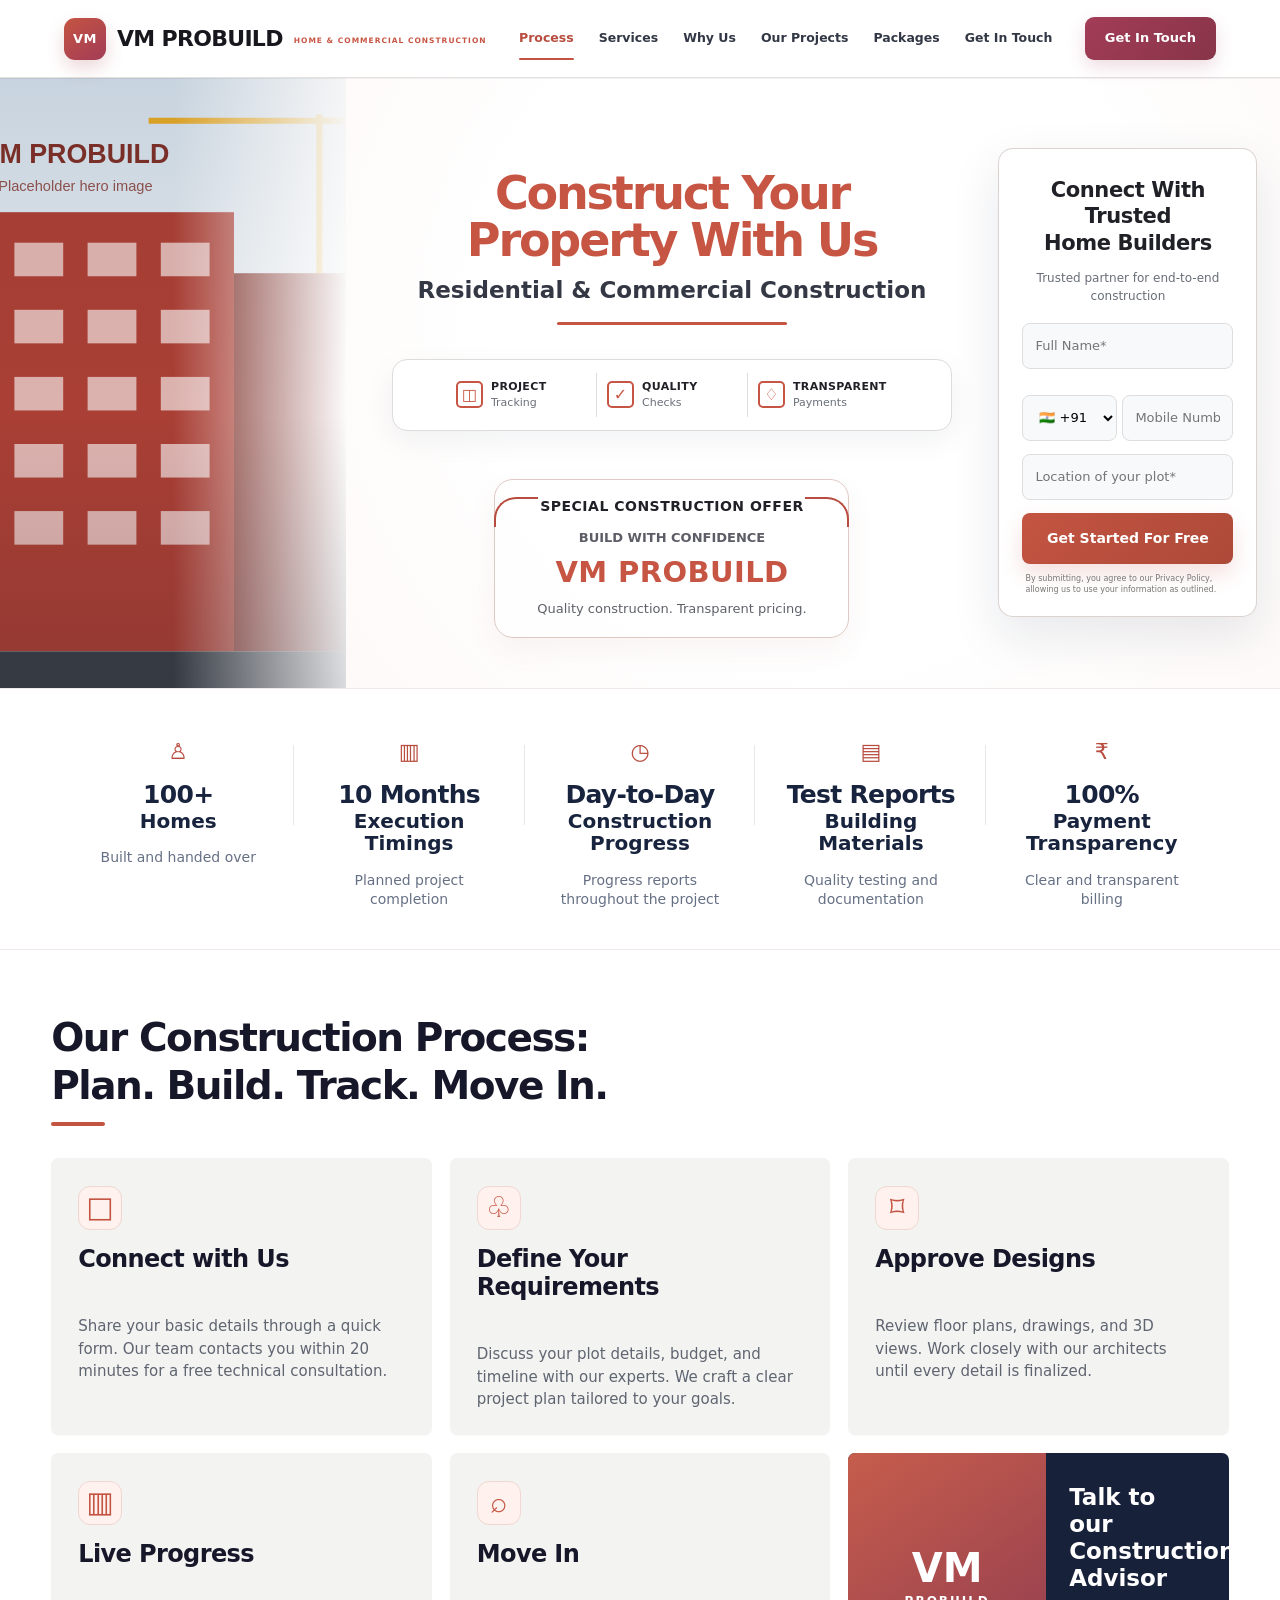
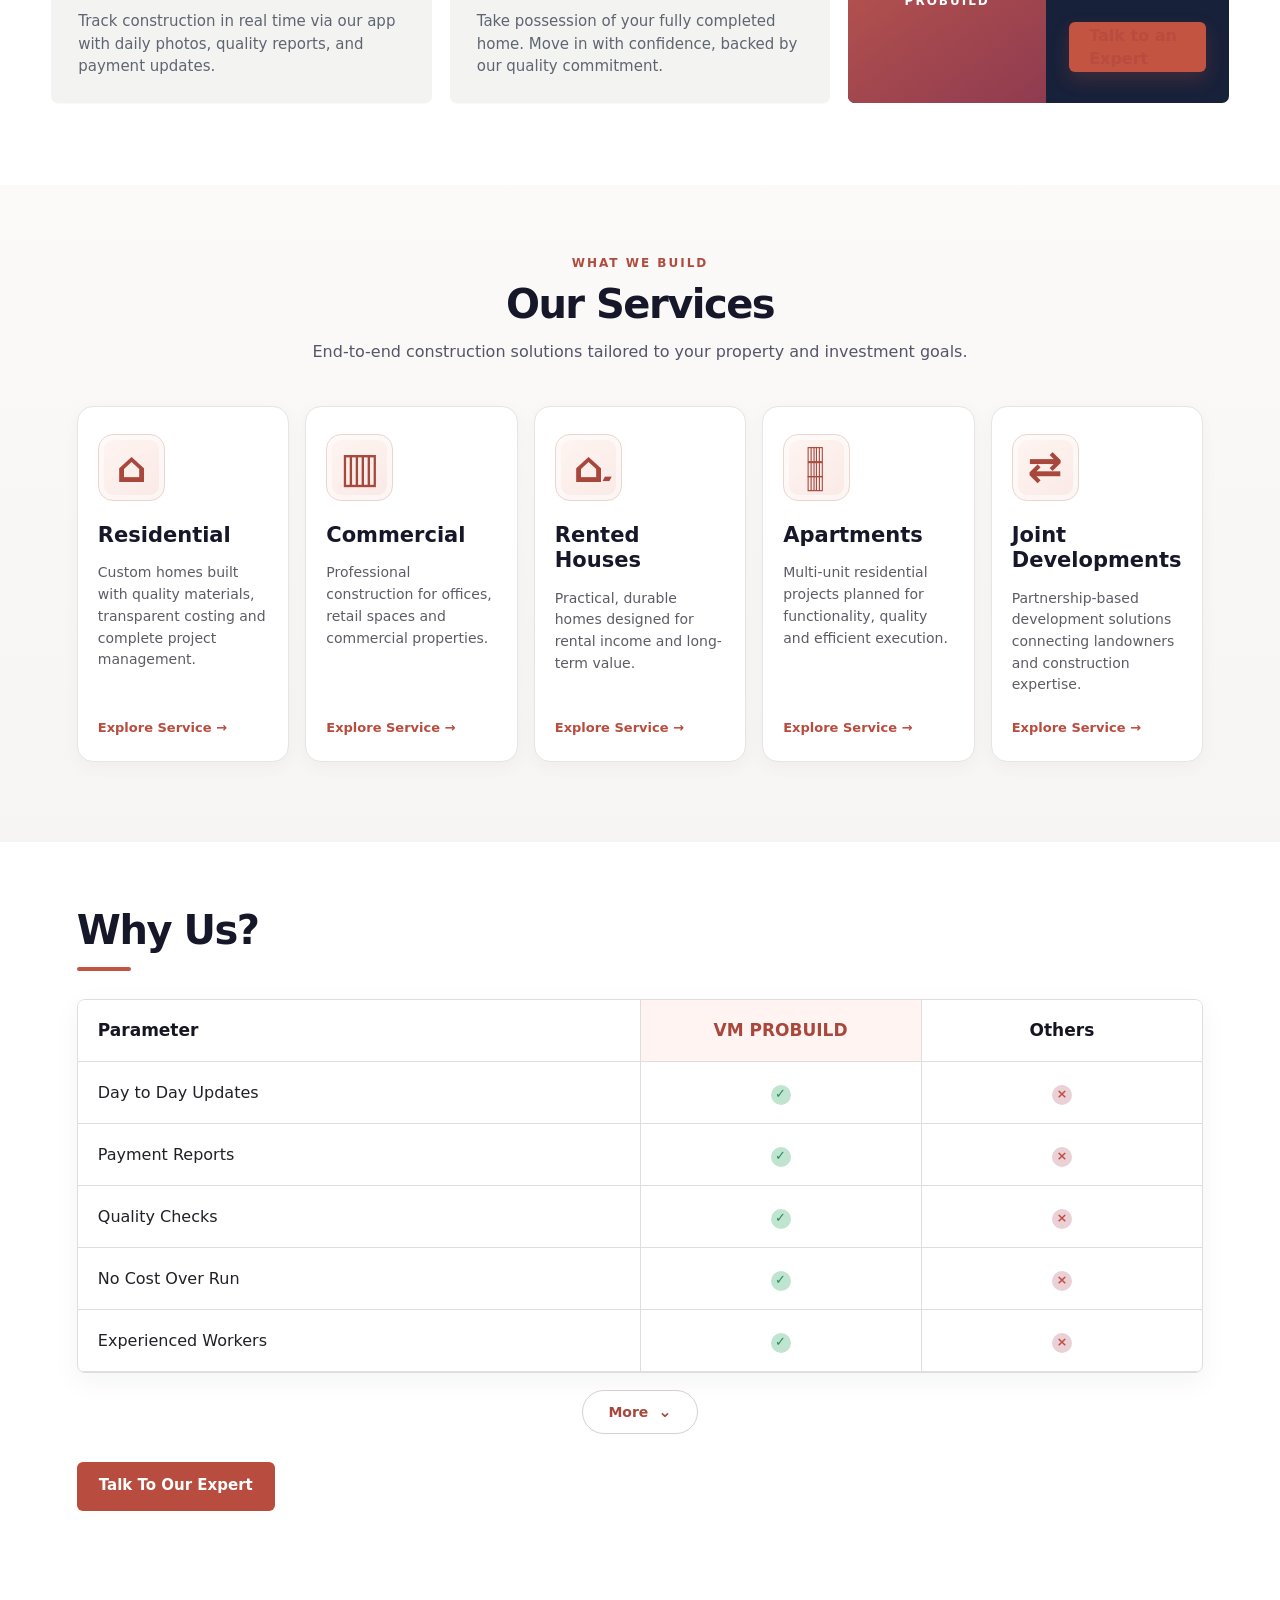
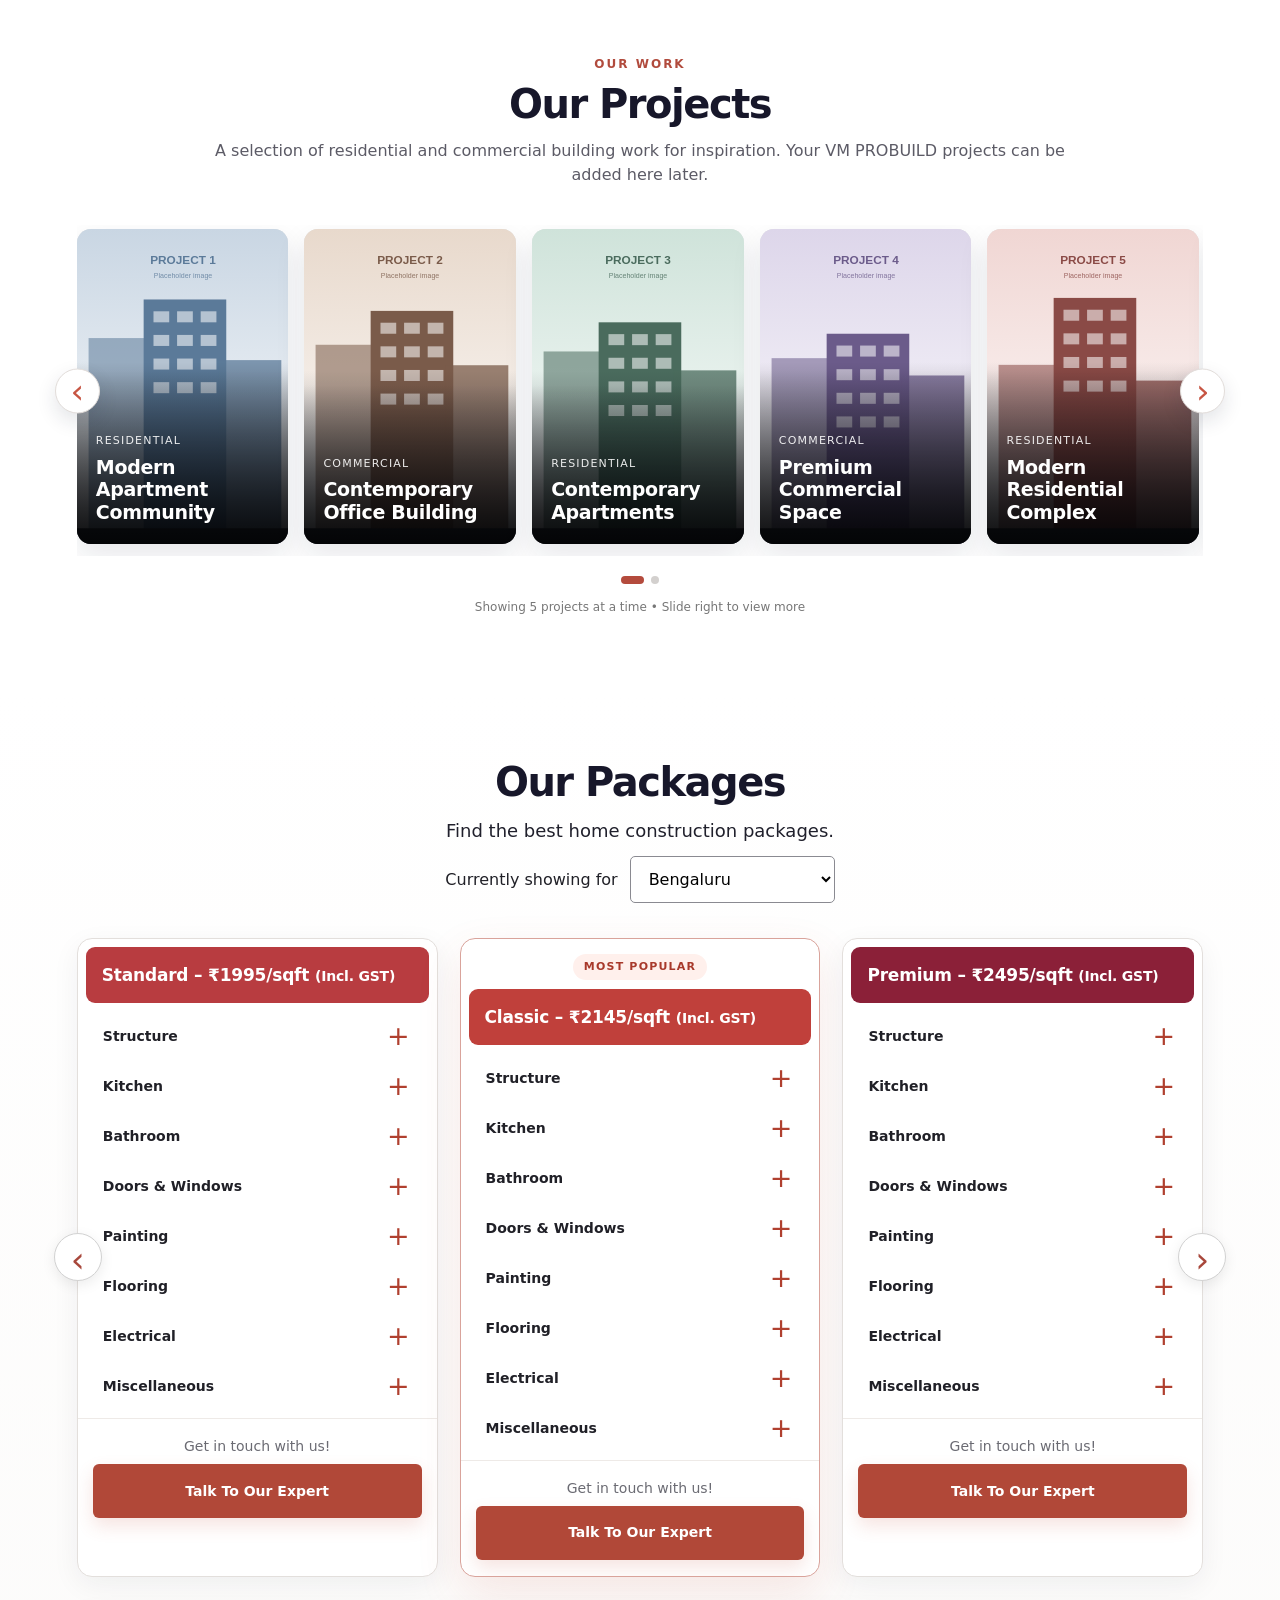
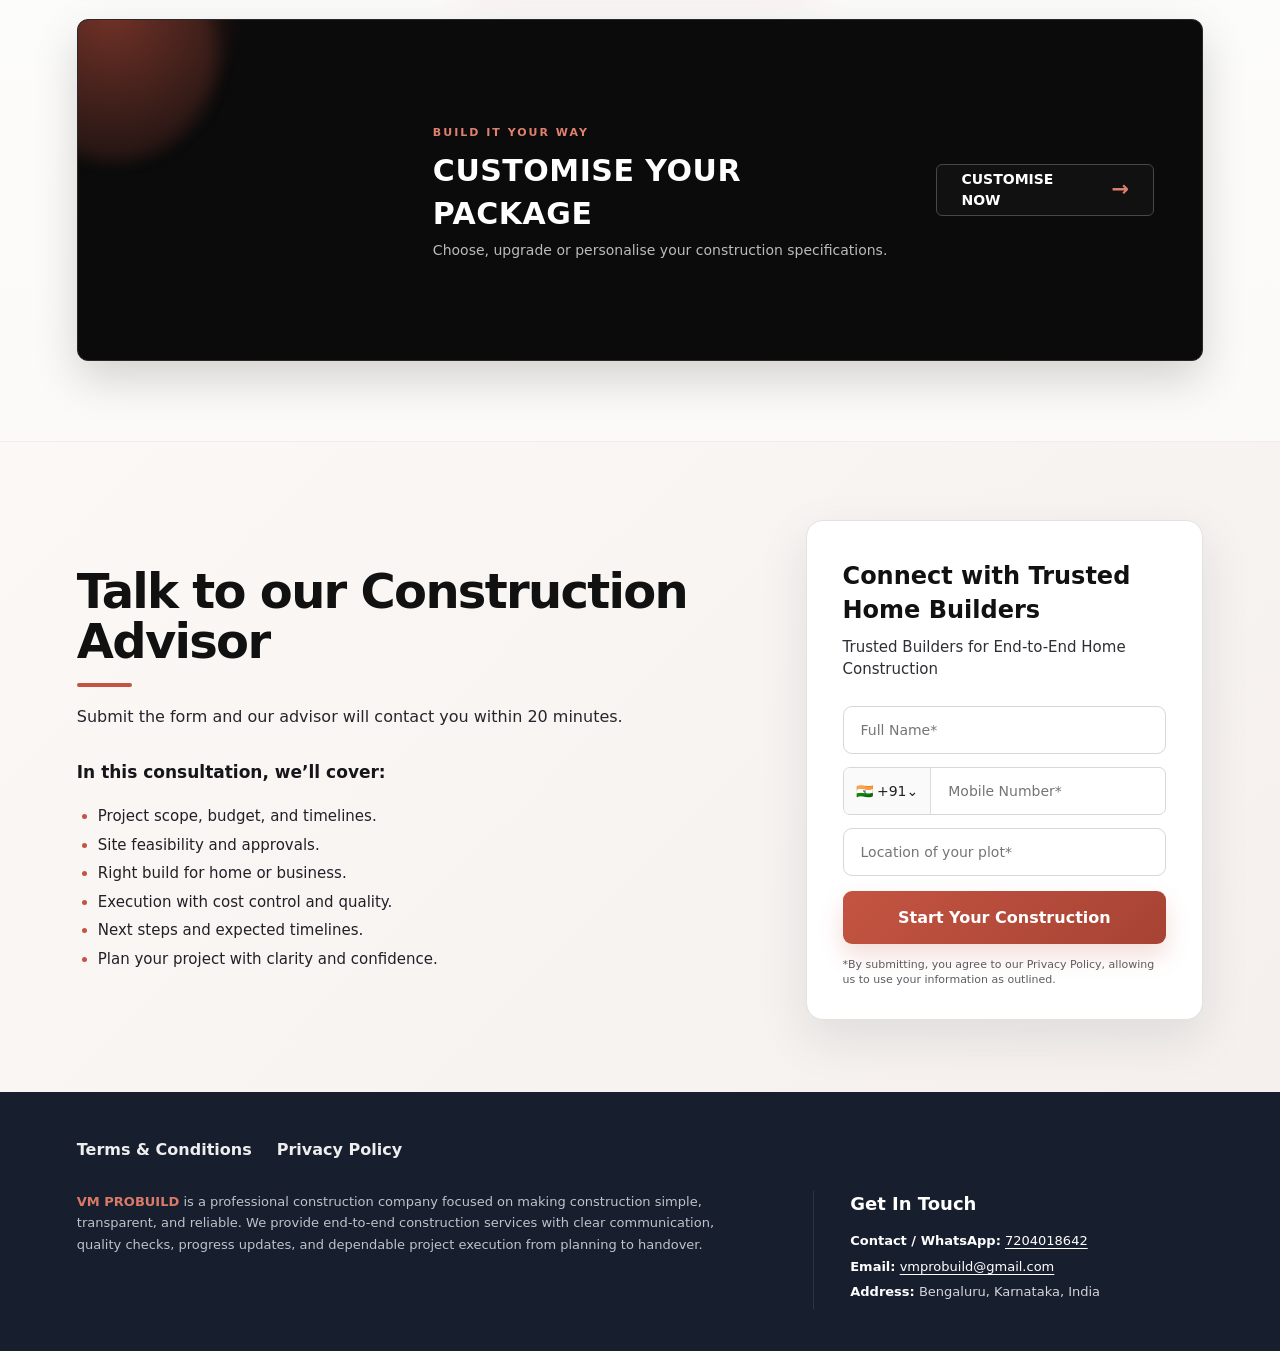
==== index.html @ 639e1112 "Fix packages section contrast and accessibility (WCAG 2.2 AA) Package price titles were red-on-red /" ====
<!DOCTYPE html>
<html lang="en">
<head>
  <meta charset="UTF-8">
  <meta name="viewport" content="width=device-width, initial-scale=1.0">
  <title>VM PROBUILD | Home & Commercial Construction</title>
  <meta name="description" content="VM PROBUILD — residential and commercial construction with transparent pricing and end-to-end project management.">
  <link rel="stylesheet" href="styles.css">
  <script src="hero-config.js"></script>
</head>
<body>
  <header class="navbar">
    <a class="brand" href="#">
      <div class="brand-name">VM PROBUILD</div>
      <div class="brand-sub">HOME &amp; COMMERCIAL CONSTRUCTION</div>
    </a>
    <button class="mobile-menu-toggle" type="button" aria-label="Open menu" aria-expanded="false">
      <span></span><span></span><span></span>
    </button>
    <nav class="nav-links" id="siteNav">
      <a href="#process">Process</a>
      <a href="#services">Services</a>
      <a href="#why-us">Why Us</a>
      <a href="#projects">Our Projects</a>
      <a href="#packages">Packages</a>
      <a href="#contact">Get In Touch</a>
    </nav>
    <a class="top-cta" href="#contact">Get In Touch</a>
  </header>

  <main>
    <section class="hero">
      <div class="hero-image" id="heroImage">
        <img src="assets/hero-building.svg" alt="Construction project">
        <div class="image-fade"></div>
      </div>
      <script>
        // Swap the hero banner for the active promotion in hero-config.js (or its default).
        (() => {
          const config = window.HERO_CONFIG;
          const holder = document.getElementById("heroImage");
          if (!config || !holder) return;

          const today = new Date();
          const day = s => new Date(s + "T00:00:00");
          const active = (config.promotions || []).find(p =>
            p && p.image &&
            (!p.start || day(p.start) <= today) &&
            (!p.end || today < new Date(day(p.end).getTime() + 86400000))
          );
          const hero = active || config.default;
          if (!hero || !hero.image) return;

          let media;
          if (/\.(mp4|webm)$/i.test(hero.image)) {
            media = document.createElement("video");
            Object.assign(media, {src: hero.image, autoplay: true, muted: true, loop: true, playsInline: true});
            media.setAttribute("muted", "");
            media.setAttribute("aria-label", hero.alt || "");
          } else {
            media = document.createElement("img");
            media.src = hero.image;
            media.alt = hero.alt || "";
          }

          let node = media;
          if (hero.link) {
            node = document.createElement("a");
            node.href = hero.link;
            node.className = "hero-link";
            node.setAttribute("aria-label", hero.alt || "View offer");
            node.appendChild(media);
          }
          holder.querySelector("img").replaceWith(node);
        })();
      </script>

      <div class="hero-copy">
        <h1>Construct Your Property With Us</h1>
        <h2>Residential &amp; Commercial Construction</h2>
        <div class="red-line"></div>

        <div class="trust-strip">
          <div class="trust-item">
            <span class="trust-icon">◫</span>
            <div><strong>PROJECT</strong><small>Tracking</small></div>
          </div>
          <div class="divider"></div>
          <div class="trust-item">
            <span class="trust-icon">✓</span>
            <div><strong>QUALITY</strong><small>Checks</small></div>
          </div>
          <div class="divider"></div>
          <div class="trust-item">
            <span class="trust-icon">♢</span>
            <div><strong>TRANSPARENT</strong><small>Payments</small></div>
          </div>
        </div>

        <div class="offer">
          <div class="offer-title">SPECIAL CONSTRUCTION OFFER</div>
          <div class="offer-small">BUILD WITH CONFIDENCE</div>
          <div class="offer-big">VM PROBUILD</div>
          <div class="offer-note">Quality construction. Transparent pricing.</div>
        </div>
      </div>

      <aside class="lead-card" id="contact-top">
        <h3>Connect With Trusted<br>Home Builders</h3>
        <p>Trusted partner for end-to-end<br>construction</p>
        <form class="lead-form" data-form-source="Get Started For Free">
          <input type="text" name="name" placeholder="Full Name*" required>
          <div class="phone-row">
            <select name="country_code" aria-label="Country code">
              <option>🇮🇳 +91</option>
            </select>
            <input type="tel" name="mobile" placeholder="Mobile Number*" pattern="[0-9]{10}" title="Enter a 10-digit mobile number" required>
          </div>
          <input type="text" name="plot_location" placeholder="Location of your plot*" required>
          <button type="submit">Get Started For Free</button>
        </form>
        <small class="privacy">By submitting, you agree to our Privacy Policy, allowing us to use your information as outlined.</small>
      </aside>
    </section>

    <section class="stats-strip" aria-label="VM PROBUILD highlights">
      <div class="stat">
        <div class="stat-icon">♙</div>
        <div class="stat-number">100+</div>
        <div class="stat-title">Homes</div>
        <div class="stat-caption">Built and handed over</div>
      </div>
      <div class="stat">
        <div class="stat-icon">▥</div>
        <div class="stat-number">10 Months</div>
        <div class="stat-title">Execution Timings</div>
        <div class="stat-caption">Planned project completion</div>
      </div>
      <div class="stat">
        <div class="stat-icon">◷</div>
        <div class="stat-number">Day-to-Day</div>
        <div class="stat-title">Construction Progress</div>
        <div class="stat-caption">Progress reports throughout the project</div>
      </div>
      <div class="stat">
        <div class="stat-icon">▤</div>
        <div class="stat-number">Test Reports</div>
        <div class="stat-title">Building Materials</div>
        <div class="stat-caption">Quality testing and documentation</div>
      </div>
      <div class="stat">
        <div class="stat-icon">₹</div>
        <div class="stat-number">100%</div>
        <div class="stat-title">Payment Transparency</div>
        <div class="stat-caption">Clear and transparent billing</div>
      </div>
    </section>

    <!-- Future pages/sections will be added here from the screenshots you upload. -->
    
    <section id="process" class="process-section">
      <div class="process-heading">
        <h2>Our Construction Process:</h2>
        <h3>Plan. Build. Track. Move In.</h3>
      </div>

      <div class="process-grid">
        <article class="process-card">
          <div class="process-icon">□</div>
          <h4>Connect with Us</h4>
          <p>Share your basic details through a quick form. Our team contacts you within 20 minutes for a free technical consultation.</p>
        </article>

        <article class="process-card">
          <div class="process-icon">♧</div>
          <h4>Define Your Requirements</h4>
          <p>Discuss your plot details, budget, and timeline with our experts. We craft a clear project plan tailored to your goals.</p>
        </article>

        <article class="process-card">
          <div class="process-icon">⌑</div>
          <h4>Approve Designs</h4>
          <p>Review floor plans, drawings, and 3D views. Work closely with our architects until every detail is finalized.</p>
        </article>

        <article class="process-card">
          <div class="process-icon">▥</div>
          <h4>Live Progress</h4>
          <p>Track construction in real time via our app with daily photos, quality reports, and payment updates.</p>
        </article>

        <article class="process-card">
          <div class="process-icon">⌕</div>
          <h4>Move In</h4>
          <p>Take possession of your fully completed home. Move in with confidence, backed by our quality commitment.</p>
        </article>

        <article class="expert-card">
          <div class="expert-visual">VM<br><span>PROBUILD</span></div>
          <div class="expert-content">
            <h4>Talk to our<br>Construction<br>Advisor</h4>
            <a href="#contact">Talk to an Expert</a>
          </div>
        </article>
      </div>
    </section>

    
    <section id="services" class="services-section">
      <div class="services-heading">
        <div class="eyebrow">WHAT WE BUILD</div>
        <h2>Our Services</h2>
        <p>End-to-end construction solutions tailored to your property and investment goals.</p>
      </div>

      <div class="services-grid">
        <a class="service-card" href="#contact">
          <div class="service-logo residential-logo">
            <span class="building-shape">⌂</span>
          </div>
          <h3>Residential</h3>
          <p>Custom homes built with quality materials, transparent costing and complete project management.</p>
          <span class="service-link">Explore Service →</span>
        </a>

        <a class="service-card" href="#contact">
          <div class="service-logo commercial-logo">
            <span class="building-shape">▥</span>
          </div>
          <h3>Commercial</h3>
          <p>Professional construction for offices, retail spaces and commercial properties.</p>
          <span class="service-link">Explore Service →</span>
        </a>

        <a class="service-card" href="#contact">
          <div class="service-logo rental-logo">
            <span class="building-shape">⌂</span><span class="mini-bed">▰</span>
          </div>
          <h3>Rented Houses</h3>
          <p>Practical, durable homes designed for rental income and long-term value.</p>
          <span class="service-link">Explore Service →</span>
        </a>

        <a class="service-card" href="#contact">
          <div class="service-logo apartment-logo">
            <span class="building-stack">▥<br>▥<br>▥</span>
          </div>
          <h3>Apartments</h3>
          <p>Multi-unit residential projects planned for functionality, quality and efficient execution.</p>
          <span class="service-link">Explore Service →</span>
        </a>

        <a class="service-card" href="#contact">
          <div class="service-logo joint-logo">
            <span class="joint-mark">⇄</span>
          </div>
          <h3>Joint Developments</h3>
          <p>Partnership-based development solutions connecting landowners and construction expertise.</p>
          <span class="service-link">Explore Service →</span>
        </a>
      </div>
    </section>

    
    <section id="why-us" class="why-section">
      <div class="why-inner">
        <h2>Why Us?</h2>

        <div class="comparison-wrap">
          <table class="comparison-table">
            <thead>
              <tr>
                <th>Parameter</th>
                <th class="vm-heading">VM PROBUILD</th>
                <th>Others</th>
              </tr>
            </thead>
            <tbody id="comparisonRows">
              <tr><td>Day to Day Updates</td><td><span class="check">✓</span></td><td><span class="cross">×</span></td></tr>
              <tr><td>Payment Reports</td><td><span class="check">✓</span></td><td><span class="cross">×</span></td></tr>
              <tr><td>Quality Checks</td><td><span class="check">✓</span></td><td><span class="cross">×</span></td></tr>
              <tr><td>No Cost Over Run</td><td><span class="check">✓</span></td><td><span class="cross">×</span></td></tr>
              <tr><td>Experienced Workers</td><td><span class="check">✓</span></td><td><span class="cross">×</span></td></tr>

              <tr class="extra-parameter"><td>Pre Work Schedule Dates</td><td><span class="check">✓</span></td><td><span class="cross">×</span></td></tr>
              <tr class="extra-parameter"><td>Material Test Reports</td><td><span class="check">✓</span></td><td><span class="cross">×</span></td></tr>
              <tr class="extra-parameter"><td>Quality Materials</td><td><span class="check">✓</span></td><td><span class="cross">×</span></td></tr>
            </tbody>
          </table>
        </div>

        <div class="comparison-more">
          <button type="button" id="moreParameters" aria-expanded="false">
            More <span class="more-chevron">⌄</span>
          </button>
        </div>

        <a class="expert-button" href="#contact">Talk To Our Expert</a>
      </div>
    </section>

    
    <section id="projects" class="projects-section">
      <div class="projects-heading">
        <div class="eyebrow">OUR WORK</div>
        <h2>Our Projects</h2>
        <p>A selection of residential and commercial building work for inspiration. Your VM PROBUILD projects can be added here later.</p>
      </div>

      <div class="projects-carousel">
        <button class="project-arrow project-prev" type="button" aria-label="Previous projects">‹</button>
        <div class="projects-track" id="projectsTrack">
          <article class="project-card">
            <img src="assets/project-1.svg" alt="Modern residential apartment project">
            <div class="project-overlay"><span>Residential</span><h3>Modern Apartment Community</h3></div>
          </article>
          <article class="project-card">
            <img src="assets/project-2.svg" alt="Modern commercial office building">
            <div class="project-overlay"><span>Commercial</span><h3>Contemporary Office Building</h3></div>
          </article>
          <article class="project-card">
            <img src="assets/project-3.svg" alt="Modern apartment development">
            <div class="project-overlay"><span>Residential</span><h3>Contemporary Apartments</h3></div>
          </article>
          <article class="project-card">
            <img src="assets/project-4.svg" alt="Modern commercial building facade">
            <div class="project-overlay"><span>Commercial</span><h3>Premium Commercial Space</h3></div>
          </article>
          <article class="project-card">
            <img src="assets/project-5.svg" alt="Modern residential complex">
            <div class="project-overlay"><span>Residential</span><h3>Modern Residential Complex</h3></div>
          </article>
          <article class="project-card">
            <img src="assets/project-6.svg" alt="Contemporary residential development">
            <div class="project-overlay"><span>Residential</span><h3>Contemporary Housing Project</h3></div>
          </article>
          <article class="project-card">
            <img src="assets/project-7.svg" alt="Modern apartment tower">
            <div class="project-overlay"><span>Apartment</span><h3>Urban Apartment Tower</h3></div>
          </article>
          <article class="project-card">
            <img src="assets/project-8.svg" alt="Modern office building">
            <div class="project-overlay"><span>Commercial</span><h3>Corporate Office Campus</h3></div>
          </article>
          <article class="project-card">
            <img src="assets/project-9.svg" alt="Modern apartment building exterior">
            <div class="project-overlay"><span>Residential</span><h3>Modern Apartment Facade</h3></div>
          </article>
          <article class="project-card">
            <img src="assets/project-10.svg" alt="Modern building facade">
            <div class="project-overlay"><span>Architecture</span><h3>Contemporary Building</h3></div>
          </article>
        </div>
        <button class="project-arrow project-next" type="button" aria-label="Next projects">›</button>
      </div>

      <div class="projects-controls">
        <div class="project-dots" id="projectDots" aria-label="Project carousel pages"></div>
        <span class="projects-note">Showing 5 projects at a time • Slide right to view more</span>
      </div>
    </section>

    
    <section id="packages" class="packages-section">
      <div class="packages-heading">
        <h2>Our Packages</h2>
        <p>Find the best home construction packages.</p>
        <div class="location-select">
          <span>Currently showing for</span>
          <select aria-label="Location"><option>Bengaluru</option></select>
        </div>
      </div>

      <div class="packages-carousel">
        <button class="package-arrow package-prev" type="button" aria-label="Previous package">‹</button>
        <div class="packages-track" id="packagesTrack">

          <article class="package-card">
            <h3 class="package-title standard">Standard – ₹1995/sqft <small>(Incl. GST)</small></h3>
            <div class="package-rows">
              <details><summary>Structure</summary><p>Trusted brand steel &amp; cement with construction essentials included.</p></details>
              <details><summary>Kitchen</summary><p>Essential kitchen fittings included.</p></details>
              <details><summary>Bathroom</summary><p>Essential bathroom fittings included.</p></details>
              <details><summary>Doors &amp; Windows</summary><p>Standard flush doors and standard window finish.</p></details>
              <details><summary>Painting</summary><p>Tractor Emulsion finish.</p></details>
              <details><summary>Flooring</summary><p>Standard floor tiles with a wallet allowance up to ₹50/sqft.</p></details>
              <details><summary>Electrical</summary><p>Electrical works are part of the construction package; exact selections can be finalized during consultation.</p></details>
              <details><summary>Miscellaneous</summary><p>Package includes construction essentials, project management, site engineering and applicable package support.</p></details>
            </div>
            <div class="package-footer"><span>Get in touch with us!</span><a href="#contact">Talk To Our Expert</a></div>
          </article>

          <article class="package-card featured">
            <h3 class="package-title classic">Classic – ₹2145/sqft <small>(Incl. GST)</small></h3>
            <div class="package-rows">
              <details><summary>Structure</summary><p>Superior brand steel &amp; cement, with upgraded material specifications.</p></details>
              <details><summary>Kitchen</summary><p>Stylish kitchen fittings with upgraded specifications.</p></details>
              <details><summary>Bathroom</summary><p>Stylish bathroom fittings with upgraded specifications.</p></details>
              <details><summary>Doors &amp; Windows</summary><p>Elegant teak doors and window finish.</p></details>
              <details><summary>Painting</summary><p>Tractor Shyne Emulsion finish.</p></details>
              <details><summary>Flooring</summary><p>Refined floor tiles with a wallet allowance up to ₹100/sqft.</p></details>
              <details><summary>Electrical</summary><p>Electrical works are included; final product selections can be discussed with the project team.</p></details>
              <details><summary>Miscellaneous</summary><p>Upgraded package specifications and construction support.</p></details>
            </div>
            <div class="package-footer"><span>Get in touch with us!</span><a href="#contact">Talk To Our Expert</a></div>
          </article>

          <article class="package-card">
            <h3 class="package-title premium">Premium – ₹2495/sqft <small>(Incl. GST)</small></h3>
            <div class="package-rows">
              <details><summary>Structure</summary><p>Superior brand steel &amp; cement with enhanced package provisions.</p></details>
              <details><summary>Kitchen</summary><p>Quality kitchen fittings with premium specifications.</p></details>
              <details><summary>Bathroom</summary><p>Quality bathroom fittings with premium specifications.</p></details>
              <details><summary>Doors &amp; Windows</summary><p>Designer teak doors and window finish.</p></details>
              <details><summary>Painting</summary><p>Apcolite Premium finish.</p></details>
              <details><summary>Flooring</summary><p>Premium floor tiles with a wallet allowance up to ₹140/sqft.</p></details>
              <details><summary>Electrical</summary><p>Electrical works are included; final product selections can be discussed with the project team.</p></details>
              <details><summary>Miscellaneous</summary><p>Additional provisions include a solar-heater setup and puja-room door as package highlights.</p></details>
            </div>
            <div class="package-footer"><span>Get in touch with us!</span><a href="#contact">Talk To Our Expert</a></div>
          </article>
        </div>
        <button class="package-arrow package-next" type="button" aria-label="Next package">›</button>
      </div>

      <div class="custom-package">
        <div class="custom-glow"></div>
        <div>
          <span class="custom-eyebrow">BUILD IT YOUR WAY</span>
          <h3>CUSTOMISE YOUR PACKAGE</h3>
          <p>Choose, upgrade or personalise your construction specifications.</p>
        </div>
        <a href="customise-package.html">CUSTOMISE NOW <span>→</span></a>
      </div>
    </section>

    <!-- Final Construction Advisor / Contact section -->
    <section id="contact" class="advisor-section">
      <div class="advisor-copy">
        <h2>Talk to our Construction Advisor</h2>
        <p class="advisor-intro">Submit the form and our advisor will contact you within 20 minutes.</p>
        <h3>In this consultation, we’ll cover:</h3>
        <ul>
          <li>Project scope, budget, and timelines.</li>
          <li>Site feasibility and approvals.</li>
          <li>Right build for home or business.</li>
          <li>Execution with cost control and quality.</li>
          <li>Next steps and expected timelines.</li>
          <li>Plan your project with clarity and confidence.</li>
        </ul>
      </div>

      <div class="advisor-card">
        <h3>Connect with Trusted Home Builders</h3>
        <p>Trusted Builders for End-to-End Home Construction</p>
        <form class="advisor-form lead-form" data-form-source="Talk to our Construction Advisor">
          <input type="text" name="name" placeholder="Full Name*" required>
          <div class="phone-field"><span>🇮🇳 +91⌄</span><input type="tel" name="mobile" placeholder="Mobile Number*" pattern="[0-9]{10}" title="Enter a 10-digit mobile number" required></div>
          <input type="text" name="plot_location" placeholder="Location of your plot*" required>
          <button type="submit">Start Your Construction</button>
          <small>*By submitting, you agree to our Privacy Policy, allowing us to use your information as outlined.</small>
        </form>
      </div>
    </section>

  </main>

  <div class="mobile-bottom-bar" aria-label="Quick contact actions">
    <a href="tel:+917204018642" class="mobile-call">☎ <span>Call</span></a>
    <a href="https://wa.me/917204018642" class="mobile-whatsapp" target="_blank" rel="noopener">WhatsApp</a>
    <a href="#contact" class="mobile-enquiry">Get Quote</a>
  </div>

  <footer class="site-footer">
    <div class="footer-inner">
      <div class="footer-links">
        <a href="#">Terms &amp; Conditions</a>
        <a href="#">Privacy Policy</a>
      </div>
      <div class="footer-content">
        <div class="footer-about">
          <p><strong>VM PROBUILD</strong> is a professional construction company focused on making construction simple, transparent, and reliable. We provide end-to-end construction services with clear communication, quality checks, progress updates, and dependable project execution from planning to handover.</p>
        </div>
        <div class="footer-contact">
          <h4>Get In Touch</h4>
          <p><strong>Contact / WhatsApp:</strong> <a href="https://wa.me/917204018642" target="_blank" rel="noopener">7204018642</a></p>
          <p><strong>Email:</strong> <a href="mailto:vmprobuild@gmail.com">vmprobuild@gmail.com</a></p>
          <p><strong>Address:</strong> Bengaluru, Karnataka, India</p>
        </div>
      </div>
    </div>
  </footer>


  <script>
    (() => {
      const toggle = document.querySelector('.mobile-menu-toggle');
      const nav = document.getElementById('siteNav');
      if (!toggle || !nav) return;
      toggle.addEventListener('click', () => {
        const open = nav.classList.toggle('mobile-open');
        toggle.classList.toggle('is-open', open);
        toggle.setAttribute('aria-expanded', String(open));
        document.body.classList.toggle('menu-open', open);
      });

      document.addEventListener('keydown', (e) => {
        if (e.key === 'Escape' && nav.classList.contains('mobile-open')) {
          nav.classList.remove('mobile-open');
          toggle.classList.remove('is-open');
          toggle.setAttribute('aria-expanded', 'false');
          document.body.classList.remove('menu-open');
        }
      });
      nav.querySelectorAll('a').forEach(a => a.addEventListener('click', () => {
        nav.classList.remove('mobile-open');
        toggle.classList.remove('is-open');
        toggle.setAttribute('aria-expanded', 'false');
        document.body.classList.remove('menu-open');
      }));
    })();
  </script>
  <script>
    // Enquiries are emailed to vmprobuild@gmail.com via Web3Forms (https://web3forms.com).
    // The access key is tied to that inbox; create a new key there to send leads elsewhere.
    const WEB3FORMS_ACCESS_KEY = "14af24b6-d30e-4058-b8f7-e73465ef122b";

    document.querySelectorAll("form.lead-form").forEach(form => form.addEventListener("submit", async function(e) {
      e.preventDefault();
      const button = form.querySelector('button[type="submit"]');
      const label = button.textContent;
      button.disabled = true;
      button.textContent = "Sending...";

      const data = new FormData(form);
      const name = (data.get("name") || "").trim();
      const code = (data.get("country_code") || "+91").replace(/[^+\d]/g, "");

      const payload = {
        access_key: WEB3FORMS_ACCESS_KEY,
        subject: "New enquiry from " + name + " - VM PROBUILD",
        from_name: "VM PROBUILD Website",
        "Name": name,
        "Mobile": code + " " + (data.get("mobile") || "").trim(),
        "Plot location": (data.get("plot_location") || "").trim(),
        "Submitted via": form.dataset.formSource || "Website form"
      };

      try {
        const res = await fetch("https://api.web3forms.com/submit", {
          method: "POST",
          headers: {"Content-Type": "application/json", "Accept": "application/json"},
          body: JSON.stringify(payload)
        });
        const result = await res.json().catch(() => ({}));
        if (!res.ok || !result.success) throw new Error(result.message || "Request failed: " + res.status);
        alert("Thank you! VM PROBUILD will contact you shortly.");
        form.reset();
      } catch (err) {
        console.error("Enquiry form error:", err);
        alert("Sorry, we couldn't send your details. Please call or WhatsApp us on 7204018642.");
      } finally {
        button.disabled = false;
        button.textContent = label;
      }
    }));
  </script>

  <script>
    const moreParameters = document.getElementById("moreParameters");
    const extraParameters = document.querySelectorAll(".extra-parameter");
    if (moreParameters) {
      moreParameters.addEventListener("click", () => {
        const expanded = moreParameters.getAttribute("aria-expanded") === "true";
        extraParameters.forEach(row => row.classList.toggle("show-extra", !expanded));
        moreParameters.setAttribute("aria-expanded", String(!expanded));
        moreParameters.querySelector(".more-chevron").textContent = expanded ? "⌄" : "⌃";
      });
    }
  </script>


  <script>
    (() => {
      const track = document.getElementById("projectsTrack");
      const prev = document.querySelector(".project-prev");
      const next = document.querySelector(".project-next");
      const dots = document.getElementById("projectDots");
      if (!track || !prev || !next || !dots) return;

      const cards = [...track.querySelectorAll(".project-card")];
      let page = 0;
      const visible = () => window.innerWidth <= 650 ? 1 : window.innerWidth <= 1000 ? 3 : 5;
      const pages = () => Math.max(1, Math.ceil(cards.length / visible()));

      function renderDots() {
        dots.innerHTML = "";
        for (let i = 0; i < pages(); i++) {
          const b = document.createElement("button");
          b.type = "button";
          b.className = i === page ? "active" : "";
          b.setAttribute("aria-label", "Show project page " + (i + 1));
          b.addEventListener("click", () => { page = i; move(); });
          dots.appendChild(b);
        }
      }

      function move() {
        const v = visible();
        page = Math.min(page, pages() - 1);
        const index = page * v;
        const card = cards[index];
        if (card) track.scrollTo({left: card.offsetLeft - track.offsetLeft, behavior:"smooth"});
        [...dots.children].forEach((d,i) => d.classList.toggle("active", i === page));
      }

      next.addEventListener("click", () => {
        page = Math.min(page + 1, pages() - 1);
        move();
      });
      prev.addEventListener("click", () => {
        page = Math.max(page - 1, 0);
        move();
      });
      window.addEventListener("resize", () => { page = 0; renderDots(); move(); });
      renderDots();
    })();
  </script>


  <script>
    (() => {
      const track = document.getElementById("packagesTrack");
      const prev = document.querySelector(".package-prev");
      const next = document.querySelector(".package-next");
      if (!track || !prev || !next) return;
      const move = dir => track.scrollBy({left: dir * (track.clientWidth / 3 + 20), behavior:"smooth"});
      next.addEventListener("click", () => move(1));
      prev.addEventListener("click", () => move(-1));
    })();
  
    (() => {
      const links = [...document.querySelectorAll('.nav-links a[href^="#"]')];
      const sections = links.map(a => document.querySelector(a.getAttribute('href'))).filter(Boolean);
      const update = () => {
        const y = window.scrollY + 130;
        let current = sections[0]?.id;
        sections.forEach(sec => { if (sec.offsetTop <= y) current = sec.id; });
        links.forEach(a => a.classList.toggle('active', a.getAttribute('href') === '#' + current));
      };
      window.addEventListener('scroll', update, {passive:true});
      update();
    })();
</script>

</body>
</html>
---- styles.css ----
*{box-sizing:border-box}
html{scroll-behavior:smooth}
body{margin:0;font-family:Arial,Helvetica,sans-serif;color:#202027;background:#fff}
.navbar{height:68px;display:flex;align-items:center;padding:0 11.5%;border-bottom:1px solid #e8e8e8;background:#fff;gap:28px}
.brand{width:330px;text-decoration:none;color:#19191f;line-height:1}
.brand-name{font-size:23px;font-weight:800;letter-spacing:-.7px}
.brand-sub{font-size:8px;color:#a34b40;font-weight:700;letter-spacing:.4px;margin-top:4px}
.nav-links{display:flex;align-items:center;justify-content:center;gap:31px;flex:1}
.nav-links a{font-size:13px;text-decoration:none;color:#292932;white-space:nowrap}
.nav-links a:hover{color:#b84232}
.top-cta{background:#a83855;color:white;text-decoration:none;padding:12px 25px;border-radius:7px;font-size:13px;white-space:nowrap}

.hero{position:relative;min-height:595px;overflow:hidden;background:linear-gradient(100deg,#fff 0%,#fff 48%,#fbf6f3 100%);display:grid;grid-template-columns:31% 48% 21%;align-items:stretch}
.hero-image{position:relative;overflow:hidden}
.hero-image img{width:100%;height:100%;object-fit:cover;object-position:left center;display:block}
.image-fade{position:absolute;inset:0;background:linear-gradient(90deg,rgba(255,255,255,0) 58%,rgba(255,255,255,.98) 100%)}
.hero-copy{text-align:center;padding:82px 25px 30px}
.hero-copy h1{margin:0;color:#a93f35;font-size:40px;line-height:1.1;font-weight:800}
.hero-copy h2{margin:15px 0 17px;font-size:25px;line-height:1.2}
.red-line{width:300px;height:4px;background:#b74738;margin:0 auto 43px}
.trust-strip{width:88%;margin:0 auto 56px;border:1px solid #ddd;border-radius:14px;padding:12px 18px;display:flex;align-items:center;justify-content:center;background:rgba(255,255,255,.62)}
.trust-item{display:flex;align-items:center;gap:8px;text-align:left;min-width:120px}
.trust-icon{width:27px;height:27px;border:2px solid #b84d3e;border-radius:6px;color:#b84d3e;display:flex;align-items:center;justify-content:center;font-weight:700}
.trust-item strong{display:block;font-size:13px}
.trust-item small{display:block;font-size:12px}
.divider{width:1px;height:44px;background:#ddd;margin:0 10px}
.offer{width:325px;margin:auto;border:1px solid #d8c4bf;border-radius:22px;padding:13px 20px 17px;position:relative}
.offer:before,.offer:after{content:"";position:absolute;top:17px;width:42px;height:28px;border-top:2px solid #b35a4b}
.offer:before{left:-1px;border-left:2px solid #b35a4b;border-radius:22px 0 0 0}
.offer:after{right:-1px;border-right:2px solid #b35a4b;border-radius:0 22px 0 0}
.offer-title{font-size:17px;font-weight:800}
.offer-small{font-size:15px;font-weight:700;margin-top:17px}
.offer-big{font-size:30px;color:#b74434;font-weight:900;margin-top:3px}
.offer-note{font-size:13px;margin-top:7px}

.lead-card{margin:84px 12% 84px 0;padding:23px 18px 17px;background:#fff;border:1px solid #e3e1e1;border-radius:13px;box-shadow:0 8px 24px rgba(0,0,0,.09);height:max-content}
.lead-card h3{text-align:center;font-size:19px;line-height:1.25;margin:0 0 13px}
.lead-card p{text-align:center;font-size:12px;line-height:1.5;margin:0 0 18px}
.lead-card input,.lead-card select{width:100%;height:39px;border:1px solid #dedede;border-radius:5px;background:#f7f7f7;padding:0 12px;font-size:12px;outline:none}
.lead-card input:focus{border-color:#b74b3c;background:#fff}
.phone-row{display:grid;grid-template-columns:95px 1fr;gap:5px;margin:13px 0}
.lead-card form>input{margin-bottom:13px}
.lead-card button{width:100%;height:47px;border:0;border-radius:5px;background:#c45442;color:#fff;font-weight:800;font-size:14px;cursor:pointer}
.lead-card button:hover{background:#a94032}
.privacy{display:block;color:#777;font-size:8px;line-height:1.35;margin:10px 3px 0}

.placeholder{min-height:250px;padding:80px 10%;display:flex;align-items:center;justify-content:center;border-top:1px solid #eee}
.placeholder h2{font-size:36px;color:#a93f35}

@media(max-width:1050px){
 .navbar{padding:0 4%}.brand{width:250px}.nav-links{gap:15px}.nav-links a{font-size:12px}
 .hero{grid-template-columns:28% 46% 26%}.hero-copy h1{font-size:31px}.hero-copy h2{font-size:20px}.trust-strip{width:100%}
 .lead-card{margin-right:8%}
}
@media(max-width:780px){
 .navbar{height:auto;min-height:68px;flex-wrap:wrap;padding:14px 5%}.brand{width:auto;flex:1}.nav-links{order:3;width:100%;overflow:auto;justify-content:flex-start;padding-bottom:4px}.top-cta{padding:10px 16px}
 .hero{display:block;min-height:0}.hero-image{height:280px}.hero-copy{padding:40px 18px}.hero-copy h1{font-size:32px}.trust-strip{max-width:420px}.lead-card{margin:0 7% 45px}
}
@media(max-width:480px){
 .hero-copy h1{font-size:28px}.hero-copy h2{font-size:18px}.red-line{width:180px;margin-bottom:28px}
 .trust-strip{padding:9px}.trust-item{min-width:0}.trust-item strong{font-size:10px}.trust-item small{font-size:9px}.divider{margin:0 5px}
 .offer{width:100%}.lead-card{margin-left:5%;margin-right:5%}
}


/* VM PROBUILD statistics / trust strip — matched to the supplied reference */
.stats-strip{
  min-height:230px;
  padding:38px 7% 35px;
  background:#fff;
  display:grid;
  grid-template-columns:repeat(5,1fr);
  align-items:start;
  text-align:center;
  gap:20px;
}
.stat{min-width:0;color:#17264c}
.stat-icon{
  width:35px;height:35px;margin:0 auto 12px;
  display:flex;align-items:center;justify-content:center;
  color:#a75d59;font-size:25px;font-weight:400;
}
.stat-number{
  font-size:25px;font-weight:500;line-height:1.12;
  color:#17264c;
}
.stat-title{
  font-size:22px;font-weight:500;line-height:1.12;
  color:#17264c;margin-top:1px;
}
.stat-caption{
  margin-top:20px;font-size:15px;line-height:1.35;
  color:#334267;
}
@media(max-width:900px){
  .stats-strip{grid-template-columns:repeat(3,1fr);row-gap:38px}
}
@media(max-width:600px){
  .stats-strip{grid-template-columns:repeat(2,1fr);padding:35px 5%;gap:35px 12px}
  .stat-number{font-size:21px}.stat-title{font-size:18px}.stat-caption{font-size:13px;margin-top:12px}
}
@media(max-width:400px){
  .stats-strip{grid-template-columns:1fr}
}


/* Construction Process section — based on the supplied reference */
.process-section{
  background:#fff;
  padding:56px 3% 75px;
  color:#17172a;
}
.process-heading{
  max-width:1460px;
  margin:0 auto 27px;
}
.process-heading h2{
  margin:0;
  font-size:40px;
  line-height:1.08;
  font-weight:800;
  letter-spacing:-1px;
}
.process-heading h3{
  margin:6px 0 0;
  font-size:39px;
  line-height:1.08;
  font-weight:800;
  letter-spacing:-1.1px;
}
.process-grid{
  max-width:1460px;
  margin:auto;
  display:grid;
  grid-template-columns:repeat(3,1fr);
  gap:20px;
}
.process-card{
  min-height:265px;
  padding:29px 28px 24px;
  border-radius:8px;
  background:linear-gradient(145deg,#f6f6f6,#eeeeee);
  box-shadow:0 1px 0 rgba(0,0,0,.02);
}
.process-icon{
  height:37px;
  font-size:29px;
  line-height:1;
  color:#11111d;
  margin-bottom:15px;
}
.process-card h4,.expert-card h4{
  margin:0;
  font-size:28px;
  line-height:1.18;
  font-weight:700;
}
.process-card p{
  margin:47px 0 0;
  max-width:500px;
  font-size:16px;
  line-height:1.5;
  color:#272736;
}
.expert-card{
  min-height:265px;
  border-radius:8px;
  overflow:hidden;
  display:grid;
  grid-template-columns:52% 48%;
  background:linear-gradient(145deg,#f6f6f6,#eeeeee);
}
.expert-visual{
  min-height:265px;
  display:flex;
  flex-direction:column;
  align-items:center;
  justify-content:center;
  background:linear-gradient(145deg,#d8d0c9,#eeeae6);
  color:#7d5148;
  font-weight:900;
  font-size:44px;
  line-height:.9;
}
.expert-visual span{
  font-size:12px;
  letter-spacing:2px;
  margin-top:10px;
}
.expert-content{
  padding:35px 25px;
  display:flex;
  flex-direction:column;
  justify-content:center;
}
.expert-content h4{
  font-size:25px;
}
.expert-content a{
  margin-top:30px;
  display:inline-flex;
  align-items:center;
  justify-content:center;
  min-height:55px;
  padding:0 20px;
  border-radius:6px;
  background:#c95d43;
  color:#fff;
  text-decoration:none;
  font-size:16px;
  font-weight:700;
}
.expert-content a:hover{background:#ad4935}

@media(max-width:1000px){
  .process-heading h2,.process-heading h3{font-size:32px}
  .process-grid{grid-template-columns:repeat(2,1fr)}
}
@media(max-width:650px){
  .process-section{padding:42px 5% 55px}
  .process-heading h2,.process-heading h3{font-size:27px}
  .process-grid{grid-template-columns:1fr;gap:14px}
  .process-card,.expert-card{min-height:235px}
  .process-card p{margin-top:30px}
}


/* Our Services */
.services-section{
  padding:75px 5% 85px;
  background:#faf9f8;
}
.services-heading{
  max-width:900px;
  margin:0 auto 42px;
  text-align:center;
}
.services-heading .eyebrow{
  color:#b14b3d;
  font-size:12px;
  font-weight:800;
  letter-spacing:2px;
  margin-bottom:10px;
}
.services-heading h2{
  margin:0;
  font-size:42px;
  line-height:1.1;
  font-weight:800;
  color:#17172a;
}
.services-heading p{
  margin:14px auto 0;
  font-size:17px;
  color:#555568;
  line-height:1.5;
}
.services-grid{
  max-width:1300px;
  margin:auto;
  display:grid;
  grid-template-columns:repeat(5,1fr);
  gap:18px;
}
.service-card{
  min-height:350px;
  padding:30px 22px 25px;
  background:#fff;
  border:1px solid #e7e4e2;
  border-radius:12px;
  text-decoration:none;
  color:#17172a;
  display:flex;
  flex-direction:column;
  transition:transform .2s ease,box-shadow .2s ease,border-color .2s ease;
}
.service-card:hover{
  transform:translateY(-5px);
  box-shadow:0 12px 30px rgba(40,30,25,.10);
  border-color:#d4aaa2;
}
.service-logo{
  width:74px;
  height:74px;
  border-radius:18px;
  margin-bottom:27px;
  display:flex;
  align-items:center;
  justify-content:center;
  position:relative;
  color:#a8483c;
  background:#f8eeeb;
  border:1px solid #ead6d1;
}
.building-shape{
  font-size:42px;
  line-height:1;
  font-weight:700;
}
.mini-bed{
  position:absolute;
  right:9px;
  bottom:13px;
  font-size:12px;
}
.building-stack{
  font-size:20px;
  line-height:.72;
  letter-spacing:3px;
}
.joint-mark{
  font-size:42px;
  font-weight:700;
}
.service-card h3{
  margin:0 0 14px;
  font-size:23px;
  line-height:1.2;
  font-weight:750;
}
.service-card p{
  margin:0;
  color:#5d5c66;
  font-size:14px;
  line-height:1.55;
}
.service-link{
  margin-top:auto;
  padding-top:23px;
  color:#ad483b;
  font-size:13px;
  font-weight:800;
}
@media(max-width:1100px){
  .services-grid{grid-template-columns:repeat(3,1fr)}
}
@media(max-width:700px){
  .services-section{padding:55px 5% 65px}
  .services-heading h2{font-size:34px}
  .services-grid{grid-template-columns:repeat(2,1fr)}
}
@media(max-width:480px){
  .services-grid{grid-template-columns:1fr}
  .service-card{min-height:300px}
}


/* Why Us comparison */
.why-section{
  background:#fff;
  padding:62px 4% 72px;
}
.why-inner{
  max-width:1390px;
  margin:auto;
}
.why-inner>h2{
  margin:0 0 28px;
  font-size:40px;
  line-height:1.1;
  font-weight:800;
  color:#17172a;
}
.comparison-wrap{
  border:1px solid #dedede;
  border-radius:10px;
  overflow:hidden;
  background:#fff;
}
.comparison-table{
  width:100%;
  border-collapse:collapse;
  table-layout:fixed;
  font-size:17px;
}
.comparison-table th,
.comparison-table td{
  border-bottom:1px solid #dedede;
  border-right:1px solid #dedede;
  height:68px;
  padding:14px 20px;
  text-align:left;
}
.comparison-table th:last-child,
.comparison-table td:last-child{border-right:0}
.comparison-table tr:last-child td{border-bottom:0}
.comparison-table th{
  font-size:17px;
  font-weight:700;
  color:#161622;
  background:#fff;
}
.comparison-table th:first-child{width:50%}
.comparison-table th:nth-child(2),
.comparison-table th:nth-child(3){width:25%;text-align:center}
.comparison-table td:nth-child(2),
.comparison-table td:nth-child(3){text-align:center}
.comparison-table .vm-heading{color:#a8473b}
.check,.cross{
  display:inline-flex;
  width:20px;
  height:20px;
  align-items:center;
  justify-content:center;
  border-radius:50%;
  font-size:13px;
  font-weight:900;
}
.check{background:#bfe5d1;color:#33835c}
.cross{background:#ead1d5;color:#963e4d}
.extra-parameter{display:none}
.extra-parameter.show-extra{display:table-row}
.comparison-more{
  text-align:center;
  margin-top:17px;
}
.comparison-more button{
  border:1px solid #d8d0cd;
  background:#fff;
  color:#a8473b;
  border-radius:22px;
  padding:9px 25px;
  font-size:14px;
  font-weight:700;
  cursor:pointer;
}
.comparison-more button:hover{background:#fbf4f2}
.more-chevron{
  display:inline-block;
  margin-left:5px;
  font-size:16px;
}
.expert-button{
  display:inline-flex;
  margin-top:28px;
  min-height:49px;
  align-items:center;
  padding:0 22px;
  border-radius:6px;
  background:#c95d43;
  color:#fff;
  text-decoration:none;
  font-size:15px;
  font-weight:700;
}
.expert-button:hover{background:#aa4935}

@media(max-width:700px){
  .why-section{padding:45px 5% 58px}
  .why-inner>h2{font-size:32px}
  .comparison-table{font-size:13px}
  .comparison-table th,.comparison-table td{height:58px;padding:10px 9px}
  .comparison-table th{font-size:13px}
  .comparison-table th:first-child{width:48%}
  .comparison-table th:nth-child(2),.comparison-table th:nth-child(3){width:26%}
}


/* Our Projects carousel */
.projects-section{
  background:#fff;
  padding:72px 4% 78px;
  overflow:hidden;
}
.projects-heading{
  max-width:900px;
  margin:0 auto 38px;
  text-align:center;
}
.projects-heading .eyebrow{
  color:#b14b3d;
  font-size:12px;
  font-weight:800;
  letter-spacing:2px;
  margin-bottom:9px;
}
.projects-heading h2{
  margin:0;
  font-size:42px;
  line-height:1.1;
  color:#17172a;
  font-weight:800;
}
.projects-heading p{
  margin:13px auto 0;
  color:#5c5b66;
  font-size:16px;
  line-height:1.5;
}
.projects-carousel{
  max-width:1420px;
  margin:auto;
  position:relative;
}
.projects-track{
  display:grid;
  grid-auto-flow:column;
  grid-auto-columns:calc((100% - 64px)/5);
  gap:16px;
  overflow-x:auto;
  scroll-behavior:smooth;
  scrollbar-width:none;
  padding:4px 2px 12px;
  scroll-snap-type:x mandatory;
}
.projects-track::-webkit-scrollbar{display:none}
.project-card{
  height:330px;
  position:relative;
  overflow:hidden;
  border-radius:10px;
  background:#eee;
  scroll-snap-align:start;
  box-shadow:0 7px 22px rgba(0,0,0,.09);
}
.project-card img{
  width:100%;
  height:100%;
  display:block;
  object-fit:cover;
  transition:transform .45s ease;
}
.project-card:hover img{transform:scale(1.05)}
.project-overlay{
  position:absolute;
  left:0;right:0;bottom:0;
  padding:45px 17px 17px;
  color:#fff;
  background:linear-gradient(transparent,rgba(0,0,0,.82));
}
.project-overlay span{
  font-size:11px;
  text-transform:uppercase;
  letter-spacing:1.2px;
  opacity:.9;
}
.project-overlay h3{
  margin:5px 0 0;
  font-size:18px;
  line-height:1.2;
}
.project-arrow{
  position:absolute;
  top:50%;
  transform:translateY(-50%);
  z-index:3;
  width:48px;height:48px;
  border:1px solid #ddd;
  border-radius:50%;
  background:#fff;
  color:#a8473b;
  font-size:34px;
  line-height:1;
  cursor:pointer;
  box-shadow:0 5px 15px rgba(0,0,0,.12);
}
.project-prev{left:-22px}
.project-next{right:-22px}
.project-arrow:hover{background:#a8473b;color:#fff}
.projects-controls{
  max-width:1420px;
  margin:20px auto 0;
  text-align:center;
}
.project-dots{
  display:flex;
  justify-content:center;
  gap:7px;
  margin-bottom:10px;
}
.project-dots button{
  width:8px;height:8px;
  border:0;border-radius:50%;
  padding:0;background:#d3d0ce;
  cursor:pointer;
}
.project-dots button.active{background:#b44b3d;width:23px;border-radius:8px}
.projects-note{
  font-size:12px;color:#777;
}
@media(max-width:1100px){
  .projects-track{grid-auto-columns:calc((100% - 32px)/3)}
}
@media(max-width:650px){
  .projects-section{padding:55px 5% 65px}
  .projects-heading h2{font-size:34px}
  .projects-track{grid-auto-columns:100%;gap:12px}
  .project-card{height:320px}
  .project-prev{left:-13px}.project-next{right:-13px}
}


/* Our Packages — reference-inspired */
.packages-section{
  padding:60px 3% 75px;
  background:#fff;
  overflow:hidden;
}
.packages-heading{text-align:center;margin:0 auto 35px}
.packages-heading h2{
  margin:0;
  font-size:42px;
  line-height:1.1;
  font-weight:800;
  color:#17172a;
}
.packages-heading>p{
  margin:14px 0 12px;
  font-size:18px;
  color:#20202c;
}
.location-select{
  display:flex;
  align-items:center;
  justify-content:center;
  gap:12px;
  font-size:16px;
}
.location-select select{
  min-width:205px;
  height:47px;
  padding:0 14px;
  border:1px solid #cfcfcf;
  border-radius:5px;
  background:#fff;
  font-size:16px;
}
.packages-carousel{position:relative;max-width:1450px;margin:auto}
.packages-track{
  display:grid;
  grid-template-columns:repeat(3,1fr);
  gap:28px;
}
.package-card{
  border:1px solid #cfcfcf;
  border-radius:2px;
  min-width:0;
  overflow:hidden;
  background:#fff;
  box-shadow:0 2px 8px rgba(0,0,0,.04);
}
.package-title{
  margin:9px;
  padding:18px 15px;
  color:#fff;
  font-size:17px;
  font-weight:500;
}
.package-title small{font-size:14px}
.package-title.standard{background:#cf454a}
.package-title.classic{background:#d84745}
.package-title.premium{background:#871c35}
.package-rows details{
  border-bottom:0;
  padding:0 27px;
}
.package-rows summary{
  list-style:none;
  cursor:pointer;
  position:relative;
  min-height:52px;
  display:flex;
  align-items:center;
  padding-right:25px;
  font-size:14px;
  font-weight:650;
}
.package-rows summary::-webkit-details-marker{display:none}
.package-rows summary:after{
  content:"+";
  position:absolute;
  right:2px;
  top:50%;
  transform:translateY(-50%);
  font-size:27px;
  font-weight:400;
}
.package-rows details[open] summary:after{content:"−"}
.package-rows details p{
  margin:0 0 10px;
  padding:0 3px 12px;
  color:#5b5a64;
  font-size:12px;
  line-height:1.45;
}
.package-footer{
  text-align:center;
  padding:17px 15px 16px;
  color:#8a8a91;
  font-size:14px;
}
.package-footer a{
  margin-top:7px;
  min-height:54px;
  display:flex;
  align-items:center;
  justify-content:center;
  border-radius:6px;
  background:#d56a58;
  color:#fff;
  text-decoration:none;
  font-weight:700;
}
.package-footer a:hover{background:#bd5342}
.package-arrow{
  position:absolute;
  z-index:4;
  top:50%;
  transform:translateY(-50%);
  width:48px;height:48px;
  border:1px solid #d2d2d2;
  background:#fff;
  border-radius:50%;
  color:#a8473b;
  font-size:35px;
  cursor:pointer;
  box-shadow:0 4px 14px rgba(0,0,0,.08);
}
.package-prev{left:-23px}.package-next{right:-23px}
.package-arrow:hover{background:#a8473b;color:#fff}

/* Attractive black customization CTA */
.custom-package{
  max-width:1450px;
  min-height:170px;
  margin:42px auto 0;
  padding:30px 48px;
  border-radius:16px;
  background:#090909;
  color:#fff;
  display:flex;
  align-items:center;
  justify-content:space-between;
  gap:30px;
  position:relative;
  overflow:hidden;
  box-shadow:0 12px 32px rgba(0,0,0,.16);
}
.custom-glow{
  position:absolute;
  width:280px;height:280px;
  border-radius:50%;
  right:15%;top:-180px;
  background:radial-gradient(circle,rgba(199,82,62,.45),transparent 68%);
}
.custom-package>div:not(.custom-glow){position:relative;z-index:1}
.custom-eyebrow{
  color:#e0806e;
  font-size:11px;
  font-weight:800;
  letter-spacing:2px;
}
.custom-package h3{
  margin:6px 0 4px;
  font-size:30px;
  letter-spacing:.5px;
}
.custom-package p{margin:0;color:#bbb;font-size:14px}
.custom-package>a{
  position:relative;z-index:1;
  min-width:210px;
  min-height:52px;
  padding:0 24px;
  display:flex;
  align-items:center;
  justify-content:center;
  gap:16px;
  border:1px solid #555;
  border-radius:6px;
  color:#fff;
  text-decoration:none;
  font-size:14px;
  font-weight:800;
  background:#111;
}
.custom-package>a:hover{background:#1c1c1c;border-color:#a8473b}
.custom-package>a span{font-size:21px;color:#e0806e}

/* Customise package destination */
.customise-page{
  min-height:100vh;
  background:#050505;
  color:#fff;
  display:flex;
  align-items:center;
  justify-content:center;
  text-align:center;
  padding:40px;
}
.customise-page h1{font-size:48px;margin:0 0 15px}
.customise-page p{color:#aaa;font-size:18px}
.customise-page a{color:#e0806e;text-decoration:none}

@media(max-width:900px){
  .packages-track{
    display:flex;
    overflow-x:auto;
    scroll-snap-type:x mandatory;
    scrollbar-width:none;
    padding-bottom:8px;
  }
  .packages-track::-webkit-scrollbar{display:none}
  .package-card{flex:0 0 calc(50% - 10px);scroll-snap-align:start}
}
@media(max-width:600px){
  .packages-section{padding:48px 5% 60px}
  .packages-heading h2{font-size:34px}
  .location-select{flex-direction:column;gap:8px}
  .package-card{flex-basis:88%}
  .package-prev{left:-12px}.package-next{right:-12px}
  .custom-package{padding:28px 24px;flex-direction:column;align-items:flex-start}
  .custom-package h3{font-size:25px}
  .custom-package>a{width:100%}
}


/* Final construction advisor section */
.advisor-section{
  max-width:1280px;
  margin:0 auto;
  padding:88px 5% 82px;
  display:grid;
  grid-template-columns:minmax(0,1.2fr) minmax(360px,.82fr);
  gap:70px;
  align-items:center;
  background:#fff;
}
.advisor-copy h2{
  margin:0 0 18px;
  color:#111;
  font-size:42px;
  line-height:1.12;
  letter-spacing:-.7px;
}
.advisor-intro{margin:0 0 32px;color:#25252b;font-size:17px}
.advisor-copy h3{margin:0 0 18px;font-size:17px;color:#15151a}
.advisor-copy ul{margin:0;padding-left:21px;color:#202026;font-size:16px;line-height:1.95}
.advisor-card{
  border:1px solid #ddd;
  border-radius:9px;
  padding:40px 38px 34px;
  box-shadow:0 5px 22px rgba(0,0,0,.05);
  background:#fff;
}
.advisor-card>h3{margin:0 0 9px;font-size:25px;color:#111}
.advisor-card>p{margin:0 0 25px;color:#2e2e35;font-size:15px}
.advisor-form{display:flex;flex-direction:column;gap:13px}
.advisor-form input{
  width:100%;
  min-height:48px;
  box-sizing:border-box;
  border:1px solid #d7d7d7;
  border-radius:7px;
  padding:0 17px;
  font-size:14px;
  color:#222;
  background:#fff;
  outline:none;
}
.advisor-form input:focus{border-color:#a8473b;box-shadow:0 0 0 2px rgba(168,71,59,.08)}
.phone-field{display:flex;border:1px solid #d7d7d7;border-radius:7px;min-height:48px;overflow:hidden}
.phone-field:focus-within{border-color:#a8473b;box-shadow:0 0 0 2px rgba(168,71,59,.08)}
.phone-field span{display:flex;align-items:center;padding:0 12px;font-size:14px;color:#222;background:#fafafa;border-right:1px solid #ddd;white-space:nowrap}
.phone-field input{border:0;border-radius:0;min-height:46px;box-shadow:none}
.advisor-form button{
  min-height:53px;
  border:0;
  border-radius:6px;
  background:#bd5948;
  color:#fff;
  font-size:16px;
  font-weight:750;
  cursor:pointer;
  margin-top:2px;
}
.advisor-form button:hover{background:#a94738}
.advisor-form small{font-size:11px;line-height:1.4;color:#5c5c62}

/* Dark footer */
.site-footer{background:#242a35;color:#fff}
.footer-inner{max-width:1450px;margin:0 auto;padding:39px 5% 42px}
.footer-links{display:flex;gap:26px;margin-bottom:22px}
.footer-links a{color:#eee;text-decoration:none;font-size:17px}
.footer-links a:hover{text-decoration:underline}
.footer-content{display:grid;grid-template-columns:minmax(0,1fr) 330px;gap:55px;align-items:start}
.footer-about p{margin:0;color:#bfc3ca;font-size:13px;line-height:1.7}
.footer-about strong{color:#d97968}
.footer-contact{border-left:1px solid rgba(255,255,255,.15);padding-left:35px}
.footer-contact h4{margin:0 0 15px;font-size:18px}
.footer-contact p{margin:7px 0;color:#d3d5da;font-size:13px;line-height:1.45}
.footer-contact strong{color:#fff}

@media(max-width:900px){
  .advisor-section{grid-template-columns:1fr;gap:42px;padding-top:65px}
  .footer-content{grid-template-columns:1fr;gap:28px}
  .footer-contact{border-left:0;border-top:1px solid rgba(255,255,255,.15);padding:25px 0 0}
}
@media(max-width:600px){
  .advisor-section{padding:52px 5% 60px}
  .advisor-copy h2{font-size:32px}
  .advisor-copy ul{font-size:14px;line-height:1.8}
  .advisor-card{padding:28px 20px 25px}
  .advisor-card>h3{font-size:21px}
  .footer-inner{padding:30px 5% 35px}
  .footer-links{gap:18px;flex-wrap:wrap}
}


/* =========================================================
   FINAL VM PROBUILD BRAND SYSTEM
   Consistent palette and spacing across the complete website
   ========================================================= */
:root{
  --vm-red:#b34a3d;
  --vm-red-dark:#963b31;
  --vm-burgundy:#9d3f55;
  --vm-navy:#182644;
  --vm-text:#202027;
  --vm-muted:#5d6470;
  --vm-soft:#f7f5f3;
  --vm-border:#e4e1df;
  --vm-footer:#252b36;
}

/* Global consistency */
body{color:var(--vm-text);background:#fff}
.navbar{border-bottom-color:var(--vm-border)}
.brand-name{color:#17171d}
.brand-sub{color:var(--vm-red)}
.nav-links a{color:#292932}
.nav-links a:hover{color:var(--vm-red)}
.top-cta{background:var(--vm-burgundy)}
.top-cta:hover{background:#853447}

.hero{background:linear-gradient(100deg,#fff 0%,#fff 48%,#fbf6f3 100%)}
.hero-copy h1{color:var(--vm-red)}
.red-line{background:var(--vm-red)}
.trust-icon{border-color:var(--vm-red);color:var(--vm-red)}
.offer{border-color:#d8c4bf}
.offer:before,.offer:after{border-color:var(--vm-red)}
.offer-big{color:var(--vm-red)}
.lead-card button,.advisor-form button{background:var(--vm-red)}
.lead-card button:hover,.advisor-form button:hover{background:var(--vm-red-dark)}
.lead-card input:focus,.phone-field:focus-within,.advisor-form input:focus{border-color:var(--vm-red)}

/* Keep headings/icons in one visual family */
.stats-strip{background:#fff}
.stat{color:var(--vm-navy)}
.stat-icon{color:var(--vm-red)}
.stat-number,.stat-title{color:var(--vm-navy)}
.stat-caption{color:#334267}
.process-section,.services-section,.why-section,.projects-section,.packages-section,.advisor-section{background:#fff}
.process-heading h2,.process-heading h3{color:#17172a}
.service-link,.expert-card a,.packages-section a{color:var(--vm-red)}
.service-card:hover{border-color:#d8b3ad}
.check{color:#268c5a}
.cross{color:#c34c45}

/* Package accents */
.package-title.standard{color:#333}
.package-title.classic{color:var(--vm-red)}
.package-title.premium{color:var(--vm-burgundy)}
.package-card{border-color:var(--vm-border)}
.package-card:hover{border-color:#d1b4ae}
.package-footer a{color:var(--vm-red)}
.custom-package{background:#111;color:#fff}
.custom-package>a{background:var(--vm-red)}
.custom-package>a:hover{background:var(--vm-red-dark)}

/* Final advisor/contact section */
.advisor-card{border-color:var(--vm-border)}
.advisor-form button{box-shadow:0 7px 18px rgba(179,74,61,.16)}

/* Final footer */
.site-footer{background:var(--vm-footer)}
.footer-about strong{color:#d97968}
.footer-contact strong{color:#fff}

/* Consistent buttons */
.expert-button{background:var(--vm-red)!important;color:#fff!important}
.expert-button:hover{background:var(--vm-red-dark)!important}

@media(max-width:780px){
  .nav-links{gap:18px}
}

/* =========================================================
   FINAL REFERENCE-MATCH POLISH
   Keeps VM PROBUILD branding while closely matching the
   proportions, spacing, colours and card treatment of the
   supplied reference screenshots.
   ========================================================= */
:root{
  --ref-red:#c75543;
  --ref-red-dark:#a94335;
  --ref-pink:#a33c57;
  --ref-navy:#18233d;
  --ref-ink:#171820;
  --ref-line:#e6e3e1;
  --ref-soft:#f7f6f5;
}

body{font-family:Arial,Helvetica,sans-serif;color:var(--ref-ink);overflow-x:hidden}

.navbar{
  height:72px;
  padding:0 6%;
  gap:28px;
  position:relative;
  z-index:20;
}
.brand{width:355px}
.brand-name{font-size:24px;letter-spacing:-.9px}
.brand-sub{font-size:8.5px;color:var(--ref-red);letter-spacing:.55px}
.nav-links{gap:29px}
.nav-links a{font-size:13px;font-weight:500}
.top-cta{background:var(--ref-pink);border-radius:7px;padding:13px 25px;font-weight:700}
.top-cta:hover{background:#873348}

.hero{
  min-height:570px;
  grid-template-columns:29% 49% 22%;
  background:linear-gradient(100deg,#fff 0%,#fff 47%,#fbf7f5 100%);
}
.hero-image img{object-position:center center}
.image-fade{background:linear-gradient(90deg,rgba(255,255,255,0) 50%,rgba(255,255,255,.98) 100%)}
.hero-copy{padding:76px 24px 30px}
.hero-copy h1{font-size:42px;color:var(--ref-red);letter-spacing:-1.2px}
.hero-copy h2{font-size:24px;color:#1c1d25;margin-top:13px}
.red-line{height:3px;background:var(--ref-red);width:285px;margin-bottom:38px}
.trust-strip{border-color:#dedbd9;border-radius:12px;background:#fff;width:92%;padding:12px 16px;margin-bottom:48px}
.trust-icon{border-color:var(--ref-red);color:var(--ref-red);border-radius:5px}
.offer{width:335px;border-color:#dfc9c3;border-radius:19px}
.offer-big{color:var(--ref-red)}
.lead-card{
  margin:73px 7% 73px 0;
  padding:28px 24px 20px;
  border-radius:9px;
  box-shadow:0 5px 18px rgba(0,0,0,.06);
}
.lead-card h3{font-size:20px}
.lead-card p{font-size:12px}
.lead-card input,.lead-card select{height:45px;background:#fafafa;font-size:13px}
.lead-card button{height:50px;background:var(--ref-red);font-size:14px}
.lead-card button:hover{background:var(--ref-red-dark)}

.stats-strip{padding:43px 6% 38px;min-height:218px;gap:28px}
.stat-number{font-size:25px}.stat-title{font-size:20px}.stat-caption{font-size:14px;margin-top:16px}

.process-section{padding:67px 4% 82px}
.process-heading{max-width:1260px;margin-bottom:32px}
.process-heading h2,.process-heading h3{font-size:39px}
.process-grid{max-width:1260px;gap:18px}
.process-card,.expert-card{border-radius:7px;min-height:250px}
.process-card{background:#f3f3f2;padding:28px 27px 24px}
.process-card h4{font-size:24px}
.process-card p{font-size:15px;margin-top:42px}
.expert-visual{min-height:250px;background:linear-gradient(145deg,#ddd7d2,#efebe8);font-size:40px}
.expert-content{padding:30px 23px}
.expert-content h4{font-size:23px}
.expert-content a{background:var(--ref-red);min-height:50px}

.services-section{padding:70px 6% 80px;background:#faf9f8}
.services-heading h2,.projects-heading h2,.packages-heading h2{font-size:40px}
.services-heading p,.projects-heading p{font-size:16px}
.services-grid{max-width:1260px;gap:16px}
.service-card{min-height:330px;border-radius:9px;padding:27px 20px 23px}
.service-logo{width:67px;height:67px;border-radius:15px;margin-bottom:22px}
.service-card h3{font-size:21px}
.service-card p{font-size:14px}

.why-section{padding:66px 6% 75px}
.why-inner{max-width:1260px}
.why-inner>h2{font-size:40px}
.comparison-wrap{border-radius:8px}
.comparison-table{font-size:16px}
.comparison-table th,.comparison-table td{height:62px}

.projects-section{padding:70px 6% 76px}
.projects-carousel,.projects-controls{max-width:1260px}
.project-card{height:315px;border-radius:8px}
.project-arrow{width:45px;height:45px;color:var(--ref-red)}
.project-arrow:hover{background:var(--ref-red)}

.packages-section{padding:67px 6% 80px}
.packages-carousel{max-width:1260px}
.packages-track{gap:22px}
.package-card{border-radius:7px;box-shadow:0 4px 14px rgba(0,0,0,.05)}
.package-title{margin:8px;border-radius:2px;padding:17px 16px;font-size:17px}
.package-title.standard{background:#cf454a}
.package-title.classic{background:#d94745}
.package-title.premium{background:#8b2038}
.package-rows details{padding:0 25px}
.package-rows summary{min-height:50px;font-size:14px}
.package-footer a{background:var(--ref-red);color:#fff}
.package-footer a:hover{background:var(--ref-red-dark)}
.custom-package{max-width:1260px;min-height:155px;border-radius:11px;background:#0b0b0b}
.custom-package>a{background:#111;border-color:#444}
.custom-package>a:hover{background:#191919;border-color:var(--ref-red)}

.advisor-section{
  max-width:none;
  padding:78px 6% 72px;
  grid-template-columns:minmax(0,1.35fr) minmax(390px,.82fr);
  gap:74px;
  border-top:1px solid #eee;
}
.advisor-copy{max-width:760px}
.advisor-copy h2{font-size:40px;letter-spacing:-.8px}
.advisor-intro{font-size:16px}
.advisor-copy ul{font-size:15px;line-height:1.9}
.advisor-card{max-width:500px;width:100%;justify-self:end;border-radius:9px;padding:38px 36px 31px;box-shadow:0 4px 18px rgba(0,0,0,.045)}
.advisor-card>h3{font-size:24px}
.advisor-form button{background:var(--ref-red);min-height:53px}
.advisor-form button:hover{background:var(--ref-red-dark)}

.site-footer{background:#262c37}
.footer-inner{max-width:none;padding:39px 6% 42px}
.footer-links{gap:25px}
.footer-links a{font-size:16px}
.footer-content{grid-template-columns:minmax(0,1fr) 390px;gap:60px}
.footer-about p{font-size:13px;line-height:1.65}
.footer-contact{padding-left:36px}

@media(max-width:1050px){
  .navbar{padding:0 4%}.brand{width:260px}.nav-links{gap:17px}
  .hero{grid-template-columns:28% 46% 26%}
  .lead-card{margin-right:6%}
  .services-grid{grid-template-columns:repeat(3,1fr)}
  .advisor-section{grid-template-columns:1fr 390px}
}
@media(max-width:780px){
  .navbar{padding:14px 5%;height:auto}
  .hero{display:block}
  .hero-image{height:300px}
  .hero-copy{padding:44px 18px 36px}
  .lead-card{margin:0 5% 48px}
  .stats-strip{grid-template-columns:repeat(3,1fr)}
  .advisor-section{grid-template-columns:1fr;gap:42px;padding:60px 5%}
  .advisor-card{justify-self:stretch;max-width:none}
  .footer-content{grid-template-columns:1fr;gap:28px}
  .footer-contact{border-left:0;border-top:1px solid rgba(255,255,255,.15);padding:25px 0 0}
}
@media(max-width:600px){
  .hero-copy h1{font-size:31px}
  .hero-copy h2{font-size:19px}
  .stats-strip{grid-template-columns:repeat(2,1fr)}
  .services-grid{grid-template-columns:1fr 1fr}
  .services-section,.projects-section,.packages-section{padding-left:5%;padding-right:5%}
}
@media(max-width:480px){
  .brand-name{font-size:21px}
  .brand-sub{font-size:7px}
  .top-cta{padding:10px 13px}
  .nav-links{gap:16px}
  .hero-image{height:245px}
  .hero-copy h1{font-size:28px}
  .trust-strip{width:100%}
  .services-grid{grid-template-columns:1fr}
  .stats-strip{grid-template-columns:1fr}
  .advisor-card{padding:27px 20px 24px}
}

/* =========================================================
   MOBILE EXPERIENCE — intentional phone layout
   ========================================================= */
.mobile-menu-toggle{display:none}
.mobile-bottom-bar{display:none}

@media (max-width:780px){
  body.menu-open{overflow:hidden}
  .navbar{
    position:sticky;top:0;z-index:1000;
    min-height:68px;height:68px;
    padding:10px 16px;
    display:flex;flex-wrap:nowrap;gap:10px;
    box-shadow:0 2px 12px rgba(24,35,61,.07);
  }
  .brand{width:auto;min-width:0;flex:1}
  .brand-name{font-size:21px;line-height:1}
  .brand-sub{font-size:7px;letter-spacing:.35px;margin-top:4px}
  .mobile-menu-toggle{
    display:flex;flex-direction:column;justify-content:center;gap:5px;
    width:44px;height:44px;padding:0;border:1px solid #e3dfdd;border-radius:8px;
    background:#fff;cursor:pointer;flex:0 0 44px;
  }
  .mobile-menu-toggle span{display:block;width:20px;height:2px;margin:auto;background:#18233d;border-radius:3px;transition:.2s}
  .mobile-menu-toggle.is-open span:nth-child(1){transform:translateY(7px) rotate(45deg)}
  .mobile-menu-toggle.is-open span:nth-child(2){opacity:0}
  .mobile-menu-toggle.is-open span:nth-child(3){transform:translateY(-7px) rotate(-45deg)}
  .top-cta{display:none}
  .nav-links{
    position:absolute;top:68px;left:0;right:0;
    display:flex;flex-direction:column;align-items:stretch;gap:0;
    width:100%;max-height:0;overflow:hidden;padding:0;
    background:#fff;border-bottom:1px solid #e6e3e1;
    box-shadow:0 10px 22px rgba(0,0,0,.10);
    transition:max-height .25s ease;
  }
  .nav-links.mobile-open{max-height:430px}
  .nav-links a{
    padding:16px 22px;border-bottom:1px solid #f0eeee;
    font-size:15px;font-weight:600;color:#18233d;
  }
  .nav-links a:last-child{background:#a33c57;color:#fff;border-bottom:0}

  .hero{display:flex;flex-direction:column;min-height:0}
  .hero-image{height:250px;order:0}
  .hero-image img{object-position:center center}
  .image-fade{background:linear-gradient(180deg,rgba(255,255,255,0) 55%,rgba(255,255,255,.9) 100%)}
  .hero-copy{order:1;padding:28px 16px 24px}
  .hero-copy h1{font-size:31px;line-height:1.08;letter-spacing:-.7px}
  .hero-copy h2{font-size:18px;margin:11px 0 14px}
  .red-line{width:145px;height:3px;margin-bottom:23px}
  .trust-strip{width:100%;max-width:none;margin:0 auto 24px;padding:10px 7px;gap:0;border-radius:10px}
  .trust-item{flex:1;justify-content:center;gap:5px}
  .trust-icon{width:24px;height:24px;flex:0 0 24px;font-size:14px}
  .trust-item strong{font-size:9px}.trust-item small{font-size:8px}
  .divider{height:34px;margin:0 3px}
  .offer{width:100%;border-radius:15px;padding:12px 14px 15px}
  .offer-title{font-size:15px}.offer-small{font-size:13px;margin-top:11px}.offer-big{font-size:27px}.offer-note{font-size:11px}
  .lead-card{margin:0 0 5px;padding:24px 17px 18px;border-radius:11px}
  .lead-card h3{font-size:19px}.lead-card p{font-size:12px}
  .lead-card input,.lead-card select{height:47px;font-size:14px}
  .phone-row{grid-template-columns:92px 1fr;gap:6px;margin:11px 0}
  .lead-card form>input{margin-bottom:11px}
  .lead-card button{height:50px;font-size:14px}
  .privacy{font-size:8px}

  .stats-strip{grid-template-columns:1fr 1fr;min-height:0;padding:34px 16px 30px;gap:30px 10px}
  .stat-number{font-size:20px}.stat-title{font-size:16px}.stat-caption{font-size:12px;line-height:1.35;margin-top:9px}

  .process-section,.why-section{padding:46px 16px 56px}
  .process-heading h2,.process-heading h3,.why-inner>h2{font-size:29px;line-height:1.12;letter-spacing:-.6px}
  .process-heading h3{margin-top:3px}
  .process-grid{grid-template-columns:1fr;gap:12px}
  .process-card,.expert-card{min-height:0;border-radius:9px}
  .process-card{padding:22px 20px 23px}
  .process-icon{height:30px;font-size:25px;margin-bottom:12px}
  .process-card h4,.expert-card h4{font-size:21px}
  .process-card p{margin-top:18px;font-size:14px}
  .expert-card{display:flex;flex-direction:column}
  .expert-visual{min-height:150px;font-size:36px}
  .expert-content{padding:22px 20px}
  .expert-content a{margin-top:20px;min-height:49px;font-size:14px}

  .services-section,.projects-section,.packages-section{padding:48px 16px 58px}
  .services-heading h2,.projects-heading h2,.packages-heading h2{font-size:30px;line-height:1.12}
  .services-heading p,.projects-heading p{font-size:14px;line-height:1.5}
  .services-grid{grid-template-columns:1fr;gap:12px}
  .service-card{min-height:0;padding:22px 18px 20px;border-radius:9px}
  .service-logo{width:58px;height:58px;margin-bottom:16px;border-radius:13px}
  .service-card h3{font-size:20px}.service-card p{font-size:13px;line-height:1.5}

  .why-section{padding-left:16px;padding-right:16px}
  .comparison-wrap{overflow:visible;border:0;box-shadow:none}
  .comparison-table,.comparison-table thead,.comparison-table tbody,.comparison-table tr,.comparison-table th,.comparison-table td{display:block;width:100%}
  .comparison-table thead{display:none}
  .comparison-table tr{margin-bottom:10px;border:1px solid #e7e3e1;border-radius:9px;background:#fff;overflow:hidden}
  .comparison-table td{height:auto!important;min-height:0;padding:13px 14px;border:0;border-bottom:1px solid #f0eeee;font-size:14px;text-align:left!important}
  .comparison-table td:first-child{font-weight:800;color:#18233d;background:#f7f6f5}
  .comparison-table td:nth-child(2),.comparison-table td:nth-child(3){display:inline-flex;width:50%;align-items:center;justify-content:center;border-bottom:0}
  .comparison-table td:nth-child(2){color:#238b55;font-weight:800}.comparison-table td:nth-child(3){color:#a33c57;font-weight:700}
  .comparison-table td:nth-child(2)::before{content:'VM PROBUILD ';margin-right:4px;font-size:10px;color:#777;font-weight:600}
  .comparison-table td:nth-child(3)::before{content:'OTHERS ';margin-right:4px;font-size:10px;color:#777;font-weight:600}

  .projects-carousel{position:relative}
  .projects-track{grid-auto-columns:100%;gap:12px;padding-bottom:4px}
  .project-card{height:270px;border-radius:9px}
  .project-card .project-overlay{padding:18px 16px}
  .project-arrow{width:40px;height:40px}
  .projects-controls{margin-top:14px}

  .packages-heading{text-align:center;margin-bottom:24px}
  .packages-heading h2{font-size:30px}
  .packages-heading>p{font-size:14px}
  .packages-track{grid-auto-columns:88%;gap:12px;padding:2px 0 8px}
  .package-card{border-radius:9px}
  .package-title{margin:7px;padding:15px 14px;font-size:17px}
  .package-rows details{padding:0 18px}
  .package-rows summary{min-height:48px;font-size:14px}
  .package-footer{padding:18px}
  .package-footer a{min-height:48px}
  .custom-package{min-height:145px;padding:24px 18px;border-radius:10px;text-align:center}
  .custom-package h3{font-size:22px}.custom-package p{font-size:13px}
  .custom-package>a{min-height:47px;padding:0 20px}

  .advisor-section{grid-template-columns:1fr;gap:28px;padding:50px 16px 55px}
  .advisor-copy h2{font-size:30px;line-height:1.12}
  .advisor-intro{font-size:14px;line-height:1.5}
  .advisor-copy ul{font-size:14px;line-height:1.65;padding-left:20px}
  .advisor-card{padding:25px 18px 22px;border-radius:10px}
  .advisor-card>h3{font-size:21px}.advisor-card>p{font-size:13px}
  .advisor-form input,.advisor-form select{min-height:47px;font-size:14px}
  .advisor-form button{min-height:51px;font-size:14px}

  .site-footer{padding-bottom:68px}
  .footer-inner{padding:30px 16px 28px}
  .footer-links{gap:16px;flex-wrap:wrap}.footer-links a{font-size:14px}
  .footer-content{grid-template-columns:1fr;gap:20px}
  .footer-about p{font-size:12px;line-height:1.6}
  .footer-contact{padding:20px 0 0;border-top:1px solid rgba(255,255,255,.15);border-left:0}
  .footer-contact p{font-size:13px;line-height:1.7}

  .mobile-bottom-bar{
    position:fixed;display:grid;grid-template-columns:1fr 1.35fr 1fr;
    left:0;right:0;bottom:0;height:58px;z-index:1100;
    background:#18233d;box-shadow:0 -3px 16px rgba(0,0,0,.18)
  }
  .mobile-bottom-bar a{display:flex;align-items:center;justify-content:center;text-decoration:none;font-size:13px;font-weight:800;color:#fff}
  .mobile-call{background:#a33c57}.mobile-whatsapp{background:#168c55}.mobile-enquiry{background:#c75543}
}

@media(max-width:390px){
  .navbar{padding-left:13px;padding-right:13px}
  .hero-image{height:220px}
  .hero-copy{padding-left:13px;padding-right:13px}
  .trust-item strong{font-size:8px}.trust-item small{font-size:7px}
  .trust-icon{width:22px;height:22px;flex-basis:22px}
  .stats-strip{padding-left:12px;padding-right:12px}
  .process-section,.why-section,.services-section,.projects-section,.packages-section,.advisor-section{padding-left:13px;padding-right:13px}
  .packages-track{grid-auto-columns:94%}
}

/* =========================================================
   MOBILE EXPERIENCE — intentional phone layout
   ========================================================= */
.mobile-menu-toggle{display:none}
.mobile-bottom-bar{display:none}

@media (max-width:780px){
  body.menu-open{overflow:hidden}
  .navbar{position:sticky;top:0;z-index:1000;min-height:68px;height:68px;padding:10px 16px;display:flex;flex-wrap:nowrap;gap:10px;box-shadow:0 2px 12px rgba(24,35,61,.07)}
  .brand{width:auto;min-width:0;flex:1}
  .brand-name{font-size:21px;line-height:1}.brand-sub{font-size:7px;letter-spacing:.35px;margin-top:4px}
  .mobile-menu-toggle{display:flex;flex-direction:column;justify-content:center;gap:5px;width:44px;height:44px;padding:0;border:1px solid #e3dfdd;border-radius:8px;background:#fff;cursor:pointer;flex:0 0 44px}
  .mobile-menu-toggle span{display:block;width:20px;height:2px;margin:auto;background:#18233d;border-radius:3px;transition:.2s}
  .mobile-menu-toggle.is-open span:nth-child(1){transform:translateY(7px) rotate(45deg)}.mobile-menu-toggle.is-open span:nth-child(2){opacity:0}.mobile-menu-toggle.is-open span:nth-child(3){transform:translateY(-7px) rotate(-45deg)}
  .top-cta{display:none}
  .nav-links{position:absolute;top:68px;left:0;right:0;display:flex;flex-direction:column;align-items:stretch;gap:0;width:100%;max-height:0;overflow:hidden;padding:0;background:#fff;border-bottom:1px solid #e6e3e1;box-shadow:0 10px 22px rgba(0,0,0,.10);transition:max-height .25s ease}
  .nav-links.mobile-open{max-height:430px}
  .nav-links a{padding:16px 22px;border-bottom:1px solid #f0eeee;font-size:15px;font-weight:600;color:#18233d}
  .nav-links a:last-child{background:#a33c57;color:#fff;border-bottom:0}

  .hero{display:flex;flex-direction:column;min-height:0}.hero-image{height:250px;order:0}.hero-image img{object-position:center center}.image-fade{background:linear-gradient(180deg,rgba(255,255,255,0) 55%,rgba(255,255,255,.9) 100%)}
  .hero-copy{order:1;padding:28px 16px 24px}.hero-copy h1{font-size:31px;line-height:1.08;letter-spacing:-.7px}.hero-copy h2{font-size:18px;margin:11px 0 14px}.red-line{width:145px;height:3px;margin-bottom:23px}
  .trust-strip{width:100%;max-width:none;margin:0 auto 24px;padding:10px 7px;border-radius:10px}.trust-item{flex:1;justify-content:center;gap:5px}.trust-icon{width:24px;height:24px;flex:0 0 24px;font-size:14px}.trust-item strong{font-size:9px}.trust-item small{font-size:8px}.divider{height:34px;margin:0 3px}
  .offer{width:100%;border-radius:15px;padding:12px 14px 15px}.offer-title{font-size:15px}.offer-small{font-size:13px;margin-top:11px}.offer-big{font-size:27px}.offer-note{font-size:11px}
  .lead-card{margin:0 0 5px;padding:24px 17px 18px;border-radius:11px}.lead-card h3{font-size:19px}.lead-card p{font-size:12px}.lead-card input,.lead-card select{height:47px;font-size:14px}.phone-row{grid-template-columns:92px 1fr;gap:6px;margin:11px 0}.lead-card form>input{margin-bottom:11px}.lead-card button{height:50px;font-size:14px}.privacy{font-size:8px}

  .stats-strip{grid-template-columns:1fr 1fr;min-height:0;padding:34px 16px 30px;gap:30px 10px}.stat-number{font-size:20px}.stat-title{font-size:16px}.stat-caption{font-size:12px;line-height:1.35;margin-top:9px}
  .process-section,.why-section{padding:46px 16px 56px}.process-heading h2,.process-heading h3,.why-inner>h2{font-size:29px;line-height:1.12;letter-spacing:-.6px}.process-heading h3{margin-top:3px}.process-grid{grid-template-columns:1fr;gap:12px}.process-card,.expert-card{min-height:0;border-radius:9px}.process-card{padding:22px 20px 23px}.process-icon{height:30px;font-size:25px;margin-bottom:12px}.process-card h4,.expert-card h4{font-size:21px}.process-card p{margin-top:18px;font-size:14px}.expert-card{display:flex;flex-direction:column}.expert-visual{min-height:150px;font-size:36px}.expert-content{padding:22px 20px}.expert-content a{margin-top:20px;min-height:49px;font-size:14px}

  .services-section,.projects-section,.packages-section{padding:48px 16px 58px}.services-heading h2,.projects-heading h2,.packages-heading h2{font-size:30px;line-height:1.12}.services-heading p,.projects-heading p{font-size:14px;line-height:1.5}.services-grid{grid-template-columns:1fr;gap:12px}.service-card{min-height:0;padding:22px 18px 20px;border-radius:9px}.service-logo{width:58px;height:58px;margin-bottom:16px;border-radius:13px}.service-card h3{font-size:20px}.service-card p{font-size:13px;line-height:1.5}

  .comparison-wrap{overflow:visible;border:0;box-shadow:none}.comparison-table,.comparison-table thead,.comparison-table tbody,.comparison-table tr,.comparison-table th,.comparison-table td{display:block;width:100%}.comparison-table thead{display:none}.comparison-table tr{margin-bottom:10px;border:1px solid #e7e3e1;border-radius:9px;background:#fff;overflow:hidden}.comparison-table td{height:auto!important;min-height:0;padding:13px 14px;border:0;border-bottom:1px solid #f0eeee;font-size:14px;text-align:left!important}.comparison-table td:first-child{font-weight:800;color:#18233d;background:#f7f6f5}.comparison-table td:nth-child(2),.comparison-table td:nth-child(3){display:inline-flex;width:50%;align-items:center;justify-content:center;border-bottom:0}.comparison-table td:nth-child(2){color:#238b55;font-weight:800}.comparison-table td:nth-child(3){color:#a33c57;font-weight:700}.comparison-table td:nth-child(2)::before{content:'VM PROBUILD ';margin-right:4px;font-size:10px;color:#777;font-weight:600}.comparison-table td:nth-child(3)::before{content:'OTHERS ';margin-right:4px;font-size:10px;color:#777;font-weight:600}

  .projects-track{grid-auto-columns:100%;gap:12px;padding-bottom:4px}.project-card{height:270px;border-radius:9px}.project-card .project-overlay{padding:18px 16px}.project-arrow{width:40px;height:40px}.projects-controls{margin-top:14px}
  .packages-heading{text-align:center;margin-bottom:24px}.packages-heading h2{font-size:30px}.packages-heading>p{font-size:14px}.packages-track{grid-auto-columns:88%;gap:12px;padding:2px 0 8px}.package-card{border-radius:9px}.package-title{margin:7px;padding:15px 14px;font-size:17px}.package-rows details{padding:0 18px}.package-rows summary{min-height:48px;font-size:14px}.package-footer{padding:18px}.package-footer a{min-height:48px}.custom-package{min-height:145px;padding:24px 18px;border-radius:10px;text-align:center}.custom-package h3{font-size:22px}.custom-package p{font-size:13px}.custom-package>a{min-height:47px;padding:0 20px}

  .advisor-section{grid-template-columns:1fr;gap:28px;padding:50px 16px 55px}.advisor-copy h2{font-size:30px;line-height:1.12}.advisor-intro{font-size:14px;line-height:1.5}.advisor-copy ul{font-size:14px;line-height:1.65;padding-left:20px}.advisor-card{padding:25px 18px 22px;border-radius:10px}.advisor-card>h3{font-size:21px}.advisor-card>p{font-size:13px}.advisor-form input,.advisor-form select{min-height:47px;font-size:14px}.advisor-form button{min-height:51px;font-size:14px}

  .site-footer{padding-bottom:68px}.footer-inner{padding:30px 16px 28px}.footer-links{gap:16px;flex-wrap:wrap}.footer-links a{font-size:14px}.footer-content{grid-template-columns:1fr;gap:20px}.footer-about p{font-size:12px;line-height:1.6}.footer-contact{padding:20px 0 0;border-top:1px solid rgba(255,255,255,.15);border-left:0}.footer-contact p{font-size:13px;line-height:1.7}

  .mobile-bottom-bar{position:fixed;display:grid;grid-template-columns:1fr 1.35fr 1fr;left:0;right:0;bottom:0;height:58px;z-index:1100;background:#18233d;box-shadow:0 -3px 16px rgba(0,0,0,.18)}.mobile-bottom-bar a{display:flex;align-items:center;justify-content:center;text-decoration:none;font-size:13px;font-weight:800;color:#fff}.mobile-call{background:#a33c57}.mobile-whatsapp{background:#168c55}.mobile-enquiry{background:#c75543}
}
@media(max-width:390px){.navbar{padding-left:13px;padding-right:13px}.hero-image{height:220px}.hero-copy{padding-left:13px;padding-right:13px}.trust-item strong{font-size:8px}.trust-item small{font-size:7px}.trust-icon{width:22px;height:22px;flex-basis:22px}.stats-strip{padding-left:12px;padding-right:12px}.process-section,.why-section,.services-section,.projects-section,.packages-section,.advisor-section{padding-left:13px;padding-right:13px}.packages-track{grid-auto-columns:94%}}

/* FINAL LAYOUT POLISH */
:root{--vm-red:#b84c3e;--vm-red-dark:#963b31;--vm-burgundy:#9d3f55;--vm-navy:#18233d;--vm-ink:#202027;--vm-soft:#f7f5f3;--vm-line:#e4e1df;--vm-footer:#252b36}
body{color:var(--vm-ink);overflow-x:hidden}
section{scroll-margin-top:82px}
.navbar{background:#fff;border-bottom:1px solid var(--vm-line)}
.nav-links a{transition:color .2s ease}
.nav-links a.active{color:var(--vm-red);font-weight:700}
.top-cta,.expert-button,.package-footer a,.expert-content a{transition:transform .2s ease,background .2s ease,box-shadow .2s ease}
.top-cta:hover,.expert-button:hover,.package-footer a:hover,.expert-content a:hover{transform:translateY(-1px);box-shadow:0 7px 18px rgba(152,59,49,.18)}
.hero{isolation:isolate}
.hero-image img{object-position:center;transition:transform .7s ease}
.hero:hover .hero-image img{transform:scale(1.02)}
.process-section,.why-section,.services-section,.projects-section,.packages-section,.advisor-section{position:relative}
.services-section{background:linear-gradient(180deg,#faf9f8 0%,#fff 100%)}
.service-card,.process-card,.package-card,.advisor-card{transition:transform .22s ease,box-shadow .22s ease}
.service-card:hover,.process-card:hover,.package-card:hover,.advisor-card:hover{transform:translateY(-3px);box-shadow:0 12px 28px rgba(24,35,61,.08)}
.project-card img{background:#dfe2e2}
.project-card{box-shadow:0 5px 18px rgba(24,35,61,.08)}
.custom-package{box-shadow:0 12px 35px rgba(0,0,0,.12)}
.site-footer{background:var(--vm-footer)}
.footer-contact a{color:#fff;text-decoration:underline;text-underline-offset:3px}
@media(max-width:780px){
  .service-card:hover,.process-card:hover,.package-card:hover,.advisor-card:hover{transform:none;box-shadow:none}
  .hero:hover .hero-image img{transform:none}
}
@media(min-width:781px){
  .navbar{position:sticky;top:0;z-index:1000}
}

/* =========================================================
   PREMIUM UI PASS — VM PROBUILD
   ========================================================= */
:root{
  --ui-ink:#17213a;
  --ui-muted:#667085;
  --ui-red:#c45442;
  --ui-red-dark:#9f3e31;
  --ui-burg:#a33c57;
  --ui-cream:#fbf8f6;
  --ui-card:#ffffff;
  --ui-line:#e9e4e1;
  --ui-shadow:0 18px 50px rgba(23,33,58,.10);
}

*{scroll-margin-top:88px}
body{font-family:Inter,ui-sans-serif,system-ui,-apple-system,BlinkMacSystemFont,"Segoe UI",Arial,sans-serif;line-height:1.45;-webkit-font-smoothing:antialiased}
button,input,select{font:inherit}

/* Header */
.navbar{
  height:78px;padding:0 clamp(18px,5vw,76px);gap:24px;
  position:sticky;top:0;z-index:1000;background:rgba(255,255,255,.94);
  backdrop-filter:blur(14px);-webkit-backdrop-filter:blur(14px);
  box-shadow:0 1px 0 rgba(23,33,58,.06);
}
.brand{display:flex;align-items:center;gap:11px;width:auto;min-width:250px}
.brand:before{content:"VM";width:42px;height:42px;display:grid;place-items:center;border-radius:11px;background:linear-gradient(145deg,var(--ui-red),var(--ui-burg));color:#fff;font-size:13px;font-weight:900;letter-spacing:.5px;box-shadow:0 8px 18px rgba(164,60,63,.2)}
.brand-name{font-size:22px;letter-spacing:-.7px;font-weight:900}
.brand-sub{font-size:7.5px;margin-top:4px;letter-spacing:1px}
.nav-links{gap:25px}
.nav-links a{position:relative;font-size:12.5px;font-weight:650;padding:30px 0;color:#313744}
.nav-links a:after{content:"";position:absolute;left:0;right:100%;bottom:18px;height:2px;border-radius:10px;background:var(--ui-red);transition:right .22s ease}
.nav-links a:hover:after,.nav-links a.active:after{right:0}
.nav-links a:hover{color:var(--ui-red)}
.top-cta{background:linear-gradient(135deg,var(--ui-burg),#873449);padding:12px 20px;border-radius:9px;box-shadow:0 7px 18px rgba(163,60,87,.18);transition:.2s ease}
.top-cta:hover{transform:translateY(-1px);box-shadow:0 10px 24px rgba(163,60,87,.25)}

/* Hero */
.hero{min-height:610px;grid-template-columns:27% 51% 22%;background:radial-gradient(circle at 64% 40%,#fff 0,#fff 37%,#fbf3f0 100%)}
.hero-image:after{content:"";position:absolute;inset:0;background:linear-gradient(180deg,rgba(16,22,36,.04),transparent 55%,rgba(16,22,36,.14));pointer-events:none}
.hero-copy{padding:92px 24px 42px}
.hero-copy h1{font-size:clamp(36px,3.6vw,56px);line-height:1.02;letter-spacing:-2.2px;text-wrap:balance}
.hero-copy h2{font-size:clamp(18px,1.8vw,25px);font-weight:650;color:#333844}
.red-line{width:230px;height:3px;margin:0 auto 34px;border-radius:99px}
.trust-strip{width:min(100%,560px);padding:13px 16px;border-radius:15px;box-shadow:0 10px 30px rgba(23,33,58,.06)}
.trust-item{min-width:130px}.trust-item strong{font-size:11px;letter-spacing:.35px}.trust-item small{font-size:11px;color:#6a6f78}
.offer{width:min(100%,355px);padding:16px 22px 18px;background:rgba(255,255,255,.72);box-shadow:0 12px 30px rgba(130,69,56,.06)}
.offer-title{font-size:14px;letter-spacing:.5px}.offer-small{font-size:13px;margin-top:13px;color:#5c5d66}.offer-big{font-size:29px;letter-spacing:.4px}.offer-note{color:#5e6169}
.lead-card{margin:70px 8% 70px 0;padding:28px 23px 21px;border:1px solid rgba(215,207,203,.9);border-radius:15px;box-shadow:var(--ui-shadow)}
.lead-card h3{font-size:21px;letter-spacing:-.4px}.lead-card p{color:#686d77}
.lead-card input,.lead-card select{height:46px;border-radius:8px;background:#f8f9fa;transition:.2s ease}
.lead-card input:focus,.lead-card select:focus{box-shadow:0 0 0 4px rgba(196,84,66,.09);background:#fff}
.lead-card button{border-radius:8px;height:51px;background:linear-gradient(135deg,var(--ui-red),#ad4938);box-shadow:0 10px 22px rgba(196,84,66,.18);transition:.2s ease}
.lead-card button:hover{transform:translateY(-1px);box-shadow:0 14px 28px rgba(196,84,66,.24)}

/* Shared section rhythm */
.process-section,.services-section,.why-section,.projects-section,.packages-section,.advisor-section{position:relative}
.process-heading h2,.process-heading h3,.why-inner>h2,.services-heading h2,.projects-heading h2,.packages-heading h2{letter-spacing:-1.5px}
.process-heading:after,.why-inner>h2:after{content:"";display:block;width:54px;height:4px;border-radius:20px;background:var(--ui-red);margin-top:15px}

/* Stats */
.stats-strip{border-bottom:1px solid #eee9e6;border-top:1px solid #eee9e6}
.stat{position:relative;padding:2px 12px}
.stat:not(:last-child):after{content:"";position:absolute;right:-14px;top:13px;height:80px;width:1px;background:#ebe7e4}
.stat-icon{font-size:22px}.stat-number{font-weight:850;letter-spacing:-.7px}.stat-title{font-weight:700}.stat-caption{color:#667085}

/* Process */
.process-card,.expert-card{transition:transform .25s ease,box-shadow .25s ease}
.process-card:hover,.expert-card:hover{transform:translateY(-5px);box-shadow:0 16px 34px rgba(23,33,58,.09)}
.process-icon{color:var(--ui-red);width:44px;height:44px;display:grid;place-items:center;border-radius:12px;background:#fff1ed;border:1px solid #f0d7d1}
.process-card h4{letter-spacing:-.6px}.process-card p{color:#5f6570}
.expert-card{background:#18213a;color:#fff}
.expert-visual{background:linear-gradient(145deg,#c65d4c,#8f3b50);color:#fff}
.expert-content a{background:var(--ui-red);box-shadow:0 8px 18px rgba(196,84,66,.22)}

/* Services */
.services-section{background:linear-gradient(180deg,#fbfaf9,#f7f5f3)}
.service-card{border-radius:16px;box-shadow:0 5px 18px rgba(23,33,58,.035);transition:transform .25s ease,box-shadow .25s ease,border-color .25s ease}
.service-card:hover{transform:translateY(-7px);box-shadow:0 18px 35px rgba(23,33,58,.10);border-color:#e0c0b9}
.service-logo{background:linear-gradient(145deg,#fff5f2,#f9e9e5);box-shadow:inset 0 0 0 5px rgba(255,255,255,.55)}
.service-link{display:flex;align-items:center;gap:5px}

/* Why us */
.comparison-wrap{box-shadow:0 8px 28px rgba(23,33,58,.05)}
.comparison-table thead{background:#faf8f7}
.comparison-table th.vm-heading{background:#fff4f1}
.comparison-table tbody tr{transition:background .18s ease}.comparison-table tbody tr:hover{background:#fcfaf9}
.check,.cross{box-shadow:0 0 0 5px rgba(255,255,255,.9)}

/* Projects */
.projects-section{background:#fff}
.project-card{border-radius:14px;box-shadow:0 12px 30px rgba(23,33,58,.10)}
.project-card:after{content:"";position:absolute;inset:0;background:linear-gradient(180deg,transparent 45%,rgba(7,11,21,.72));pointer-events:none}
.project-overlay{z-index:2;padding:65px 19px 20px;background:linear-gradient(transparent,rgba(0,0,0,.82))}
.project-overlay h3{font-size:19px;font-weight:750;letter-spacing:-.3px}
.project-arrow{border-color:#e2ddda;box-shadow:0 8px 20px rgba(23,33,58,.12);transition:.2s ease}
.project-arrow:hover{transform:translateY(-50%) scale(1.05)}

/* Packages */
.packages-section{background:linear-gradient(180deg,#fff,#fbfaf9)}
.packages-track{align-items:stretch}
.package-card{border:1px solid #e3dfdc;border-radius:15px;box-shadow:0 8px 28px rgba(23,33,58,.06);transition:transform .25s ease,box-shadow .25s ease}
.package-card:hover{transform:translateY(-6px);box-shadow:0 18px 42px rgba(23,33,58,.11)}
.package-card.featured{border-color:#d9a39b;box-shadow:0 18px 45px rgba(196,84,66,.12)}
.package-card.featured:before{content:"MOST POPULAR";display:block;width:max-content;margin:15px auto -4px;padding:5px 11px;border-radius:99px;background:#fff0ec;color:var(--ui-red);font-size:9px;font-weight:900;letter-spacing:1.2px}
.package-card.featured .package-title{margin-top:13px}
.package-title{border-radius:9px!important;font-weight:800;letter-spacing:-.2px}
.package-rows details{transition:background .18s ease}.package-rows details:hover{background:#fcfaf9;border-radius:8px}
.package-rows summary{font-weight:700}.package-rows summary:after{color:var(--ui-red)}
.package-footer{border-top:1px solid #eeeae7;margin-top:7px}
.package-footer a{box-shadow:0 8px 18px rgba(196,84,66,.16);transition:.2s ease}.package-footer a:hover{transform:translateY(-1px)}
.custom-package{position:relative;overflow:hidden;box-shadow:0 18px 45px rgba(0,0,0,.16);border:1px solid #292929}
.custom-package:before{content:"";position:absolute;inset:-70px auto auto -70px;width:210px;height:210px;border-radius:50%;background:rgba(196,84,66,.18);filter:blur(8px)}
.custom-package>div{position:relative;z-index:1}.custom-package>a{position:relative;z-index:1;border:1px solid #474747;transition:.2s ease}.custom-package>a:hover{transform:translateY(-2px);box-shadow:0 10px 25px rgba(196,84,66,.18)}

/* Advisor */
.advisor-section{background:linear-gradient(135deg,#fbf8f6,#f5f0ed)!important}
.advisor-copy h2{font-size:clamp(34px,4vw,48px);letter-spacing:-1.7px;line-height:1.05}
.advisor-copy h2:after{content:"";display:block;width:55px;height:4px;background:var(--ui-red);border-radius:99px;margin-top:16px}
.advisor-copy li::marker{color:var(--ui-red)}
.advisor-card{border-radius:17px!important;box-shadow:var(--ui-shadow)!important}
.advisor-form input{border-radius:9px;transition:.2s ease}.advisor-form button{border-radius:9px;background:linear-gradient(135deg,var(--ui-red),#a74334);box-shadow:0 12px 24px rgba(196,84,66,.2);transition:.2s ease}.advisor-form button:hover{transform:translateY(-1px)}

/* Footer */
.site-footer{background:#171e2d!important}
.footer-inner{padding-top:46px}.footer-links a{font-weight:650}.footer-links a:hover{color:#fff;text-decoration:none}.footer-content{padding-top:8px}.footer-contact{border-left-color:rgba(255,255,255,.1)}

/* Mobile nav */
@media(max-width:820px){
  .navbar{height:68px;padding:0 16px;gap:10px}.brand{min-width:0;flex:1}.brand:before{width:37px;height:37px;border-radius:10px}.brand-name{font-size:19px}.brand-sub{font-size:6.8px}
  .top-cta{display:none}.mobile-menu-toggle{display:flex!important;flex-direction:column;justify-content:center;gap:5px;width:43px;height:43px;border:1px solid #e2ddda;border-radius:11px;background:#fff;cursor:pointer}
  .nav-links{position:absolute;left:12px;right:12px;top:62px;display:flex;flex-direction:column;align-items:stretch;gap:2px;padding:9px;background:rgba(255,255,255,.98);border:1px solid #e8e3e0;border-radius:14px;box-shadow:0 20px 45px rgba(23,33,58,.14);opacity:0;visibility:hidden;transform:translateY(-8px);transition:.22s ease}
  .nav-links.mobile-open{opacity:1;visibility:visible;transform:translateY(0)}
  .nav-links a{padding:14px 15px;border-radius:9px;font-size:14px}.nav-links a:after{display:none}.nav-links a:hover{background:#fff3f0;color:var(--ui-red)}
  body.menu-open{overflow:hidden}
  .hero{display:block;min-height:0}.hero-image{height:320px}.hero-copy{padding:48px 18px 35px}.lead-card{margin:0 5% 48px}
  .stat:not(:last-child):after{display:none}
  .process-grid{grid-template-columns:1fr}.services-grid{grid-template-columns:1fr 1fr}
  .projects-track{grid-auto-columns:88%}.packages-track{grid-template-columns:none;grid-auto-flow:column;grid-auto-columns:88%;overflow-x:auto;scroll-snap-type:x mandatory;padding-bottom:10px}.package-card{scroll-snap-align:start}
  .package-arrow{display:none}.custom-package{margin-top:24px}
  .advisor-section{grid-template-columns:1fr}
  .footer-contact{border-left:0;border-top:1px solid rgba(255,255,255,.1);padding:24px 0 0}
}

@media(max-width:560px){
  .hero-image{height:235px}.hero-copy{padding:38px 14px 28px}.hero-copy h1{font-size:31px;letter-spacing:-1.2px}.hero-copy h2{font-size:17px}.trust-strip{width:100%;gap:3px}.trust-item{min-width:0;flex:1}.trust-icon{width:25px;height:25px;flex:0 0 25px}.trust-item strong{font-size:9px}.trust-item small{font-size:8px}.divider{height:35px;margin:0 3px}.offer{width:100%}
  .stats-strip{grid-template-columns:1fr 1fr;padding:34px 12px;gap:28px 8px}.stat-number{font-size:19px}.stat-title{font-size:16px}.stat-caption{font-size:12px}
  .process-section,.services-section,.why-section,.projects-section,.packages-section,.advisor-section{padding-left:15px;padding-right:15px}
  .process-heading h2,.process-heading h3{font-size:29px}.services-heading h2,.projects-heading h2,.packages-heading h2,.why-inner>h2{font-size:31px}.services-grid{grid-template-columns:1fr}.service-card{min-height:285px}.project-card{height:335px}.projects-track{grid-auto-columns:100%}
  .comparison-table th,.comparison-table td{padding:9px 7px;font-size:12px}.comparison-table th{font-size:12px}.check,.cross{width:18px;height:18px}
  .custom-package{padding:27px 18px}.custom-package h3{font-size:24px}.custom-package>a{width:100%;margin-top:15px}
  .advisor-copy h2{font-size:32px}.advisor-card{padding:24px 17px}.footer-links{gap:14px}.footer-links a{font-size:14px}
}

@media(prefers-reduced-motion:reduce){*{scroll-behavior:auto!important;transition:none!important}}

/* Hero promotions (see hero-config.js): videos and clickable banners fill the hero like the image */
.hero-image video{width:100%;height:100%;object-fit:cover;object-position:center;display:block}
.hero-image .hero-link{display:block;width:100%;height:100%}
.hero-image .hero-link img,.hero-image .hero-link video{cursor:pointer}
.image-fade{pointer-events:none}

/* Packages: WCAG 2.2 AA contrast and focus fixes (text >= 4.5:1, UI boundaries/icons >= 3:1) */
.packages-section .package-title{color:#fff;line-height:1.3}
.packages-section .package-title.standard{background:#b83c40;color:#fff}   /* 5.6:1 */
.packages-section .package-title.classic{background:#c0403b;color:#fff}    /* 5.2:1 */
.packages-section .package-title.premium{background:#8b2038;color:#fff}    /* 8.9:1 */
.packages-section .package-title small{color:#fff;font-weight:600}
.packages-section .package-rows summary:after{color:#b0402f}               /* 5.8:1 */
.packages-section .package-footer{color:#6b6b73}                           /* 5.3:1 */
.packages-section .package-footer a{background:#b14838;color:#fff}         /* 5.5:1 */
.packages-section .package-footer a:hover{background:#963b31;color:#fff}
.packages-section .package-card.featured:before{color:#a8392b;font-size:11px} /* 5.8:1 */
.packages-section .location-select select{border-color:#8a8a91}            /* 3.4:1 */
.packages-section .custom-package>a{color:#fff}
.packages-section .custom-package>a span{color:#e0806e}                    /* 6.7:1 */
.packages-section a:focus-visible,.packages-section button:focus-visible,
.packages-section summary:focus-visible,.packages-section select:focus-visible{outline:3px solid #1d4ed8;outline-offset:2px}
.packages-section .custom-package>a:focus-visible{outline-color:#fff}
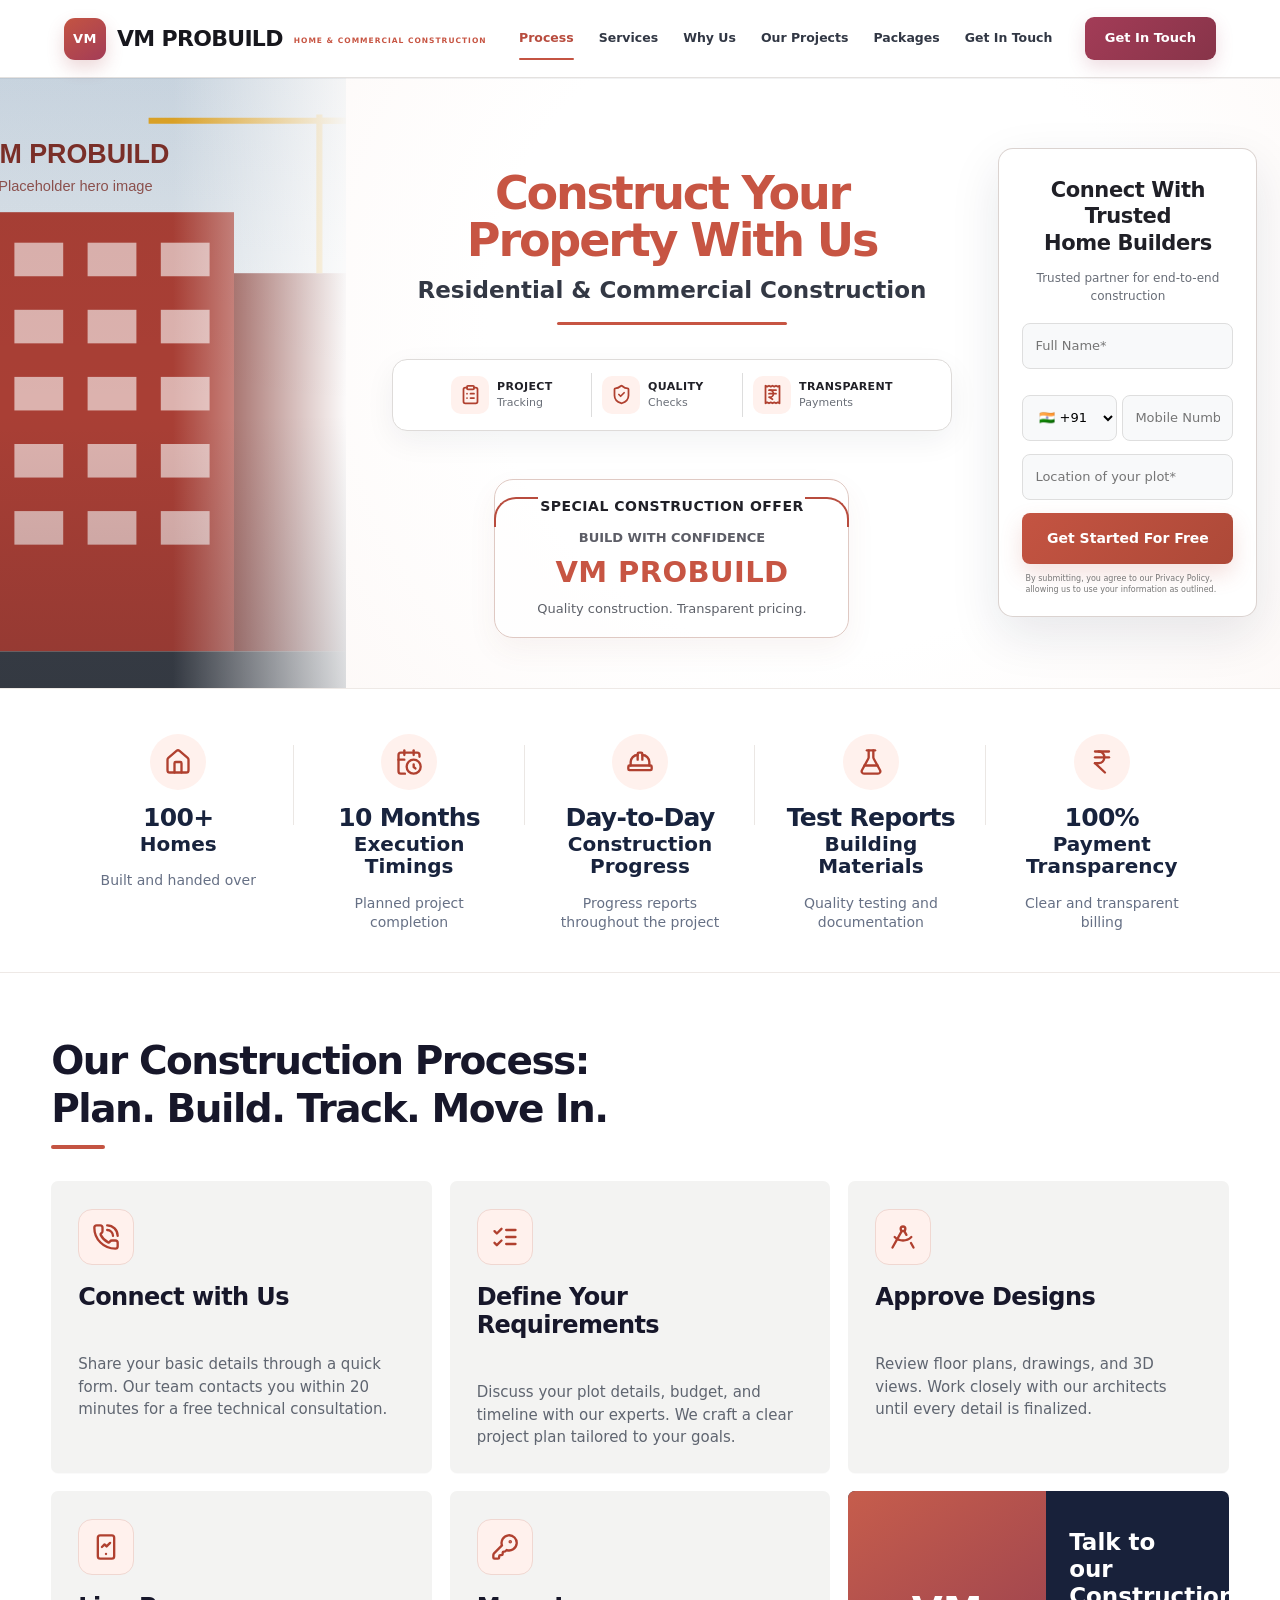
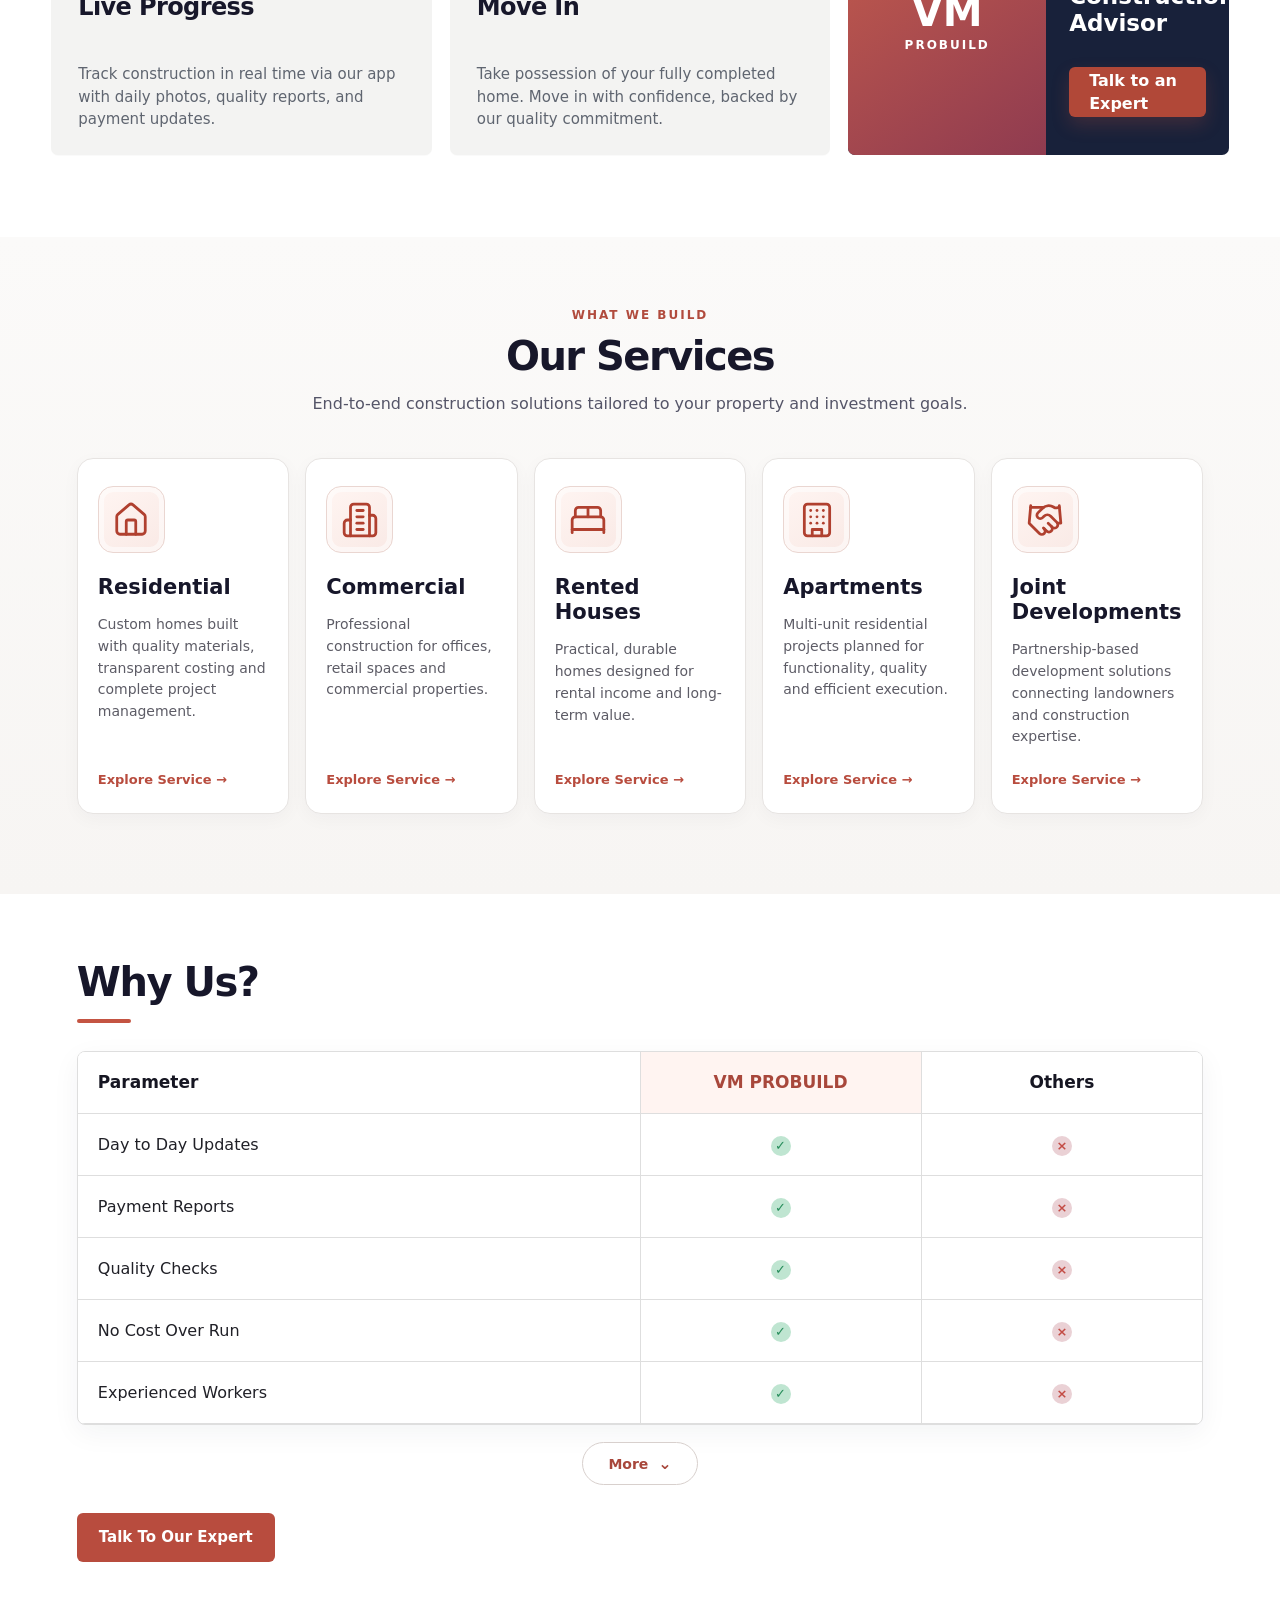
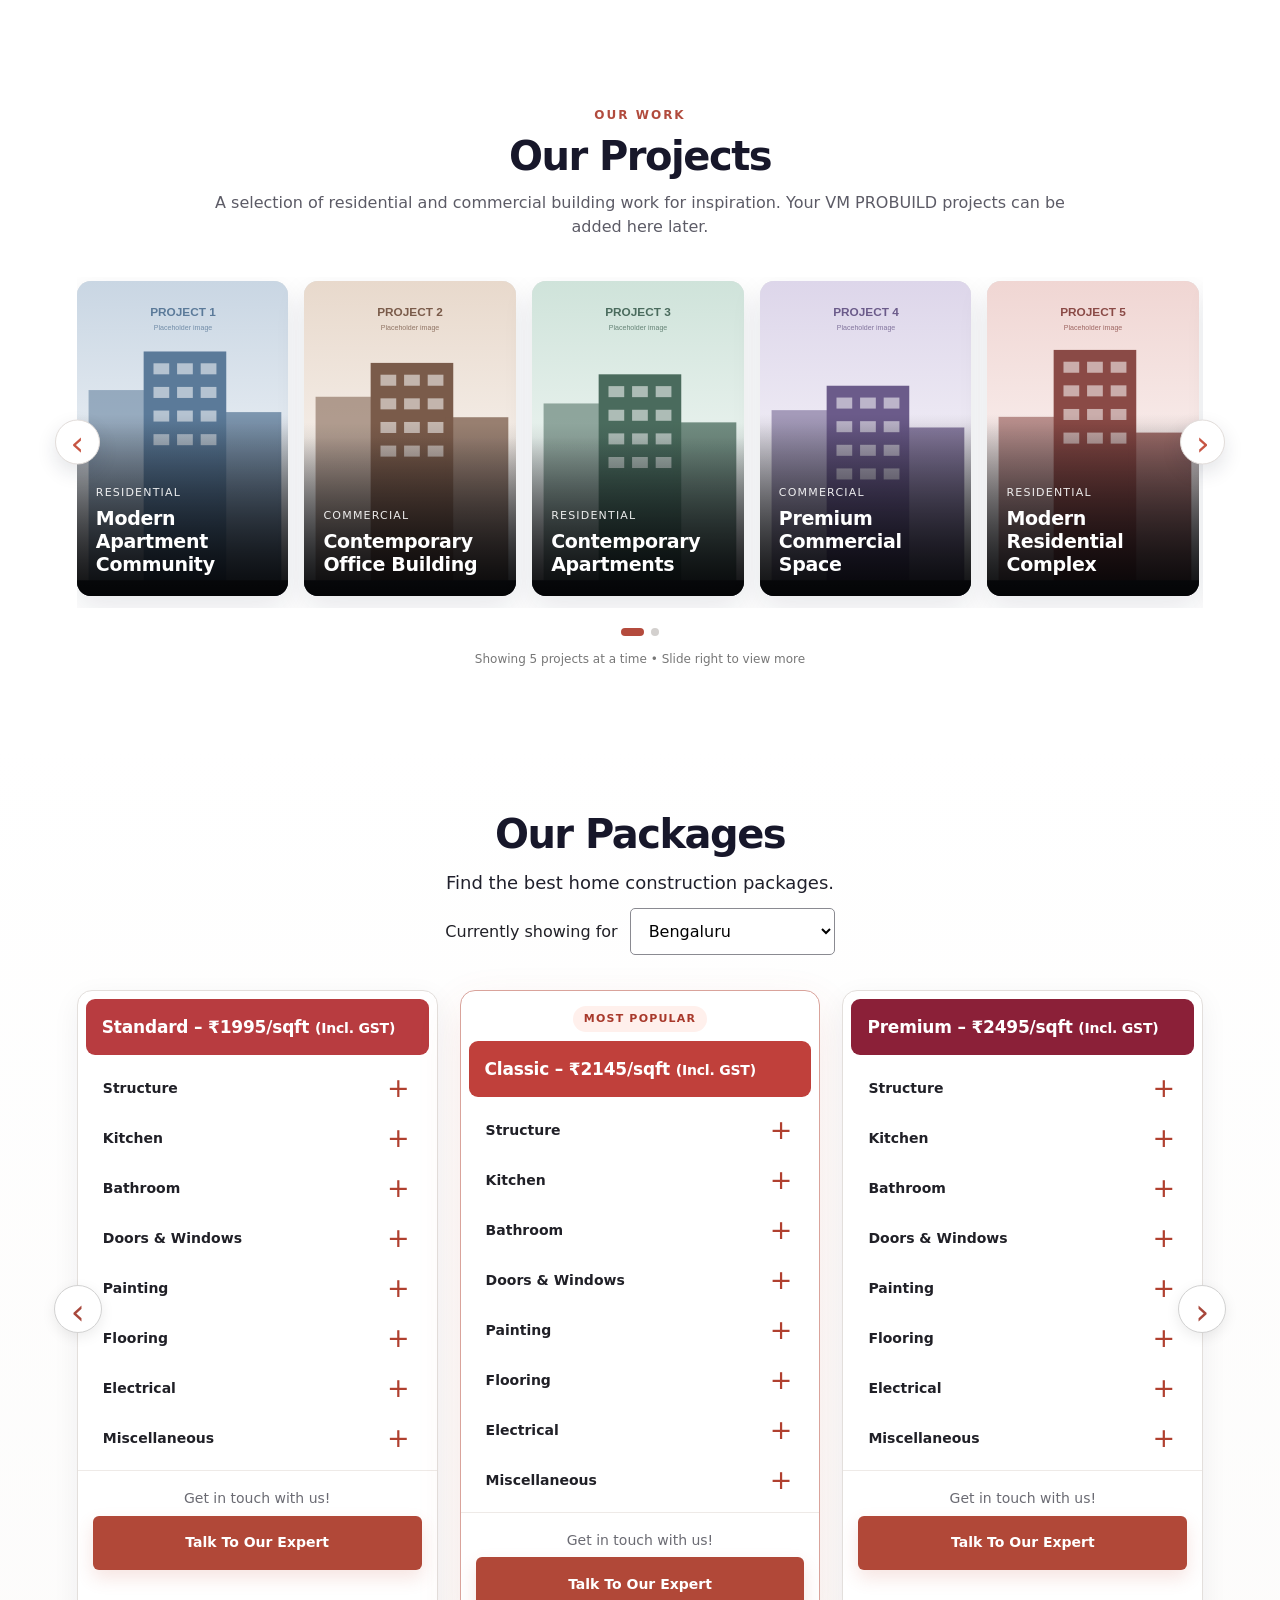
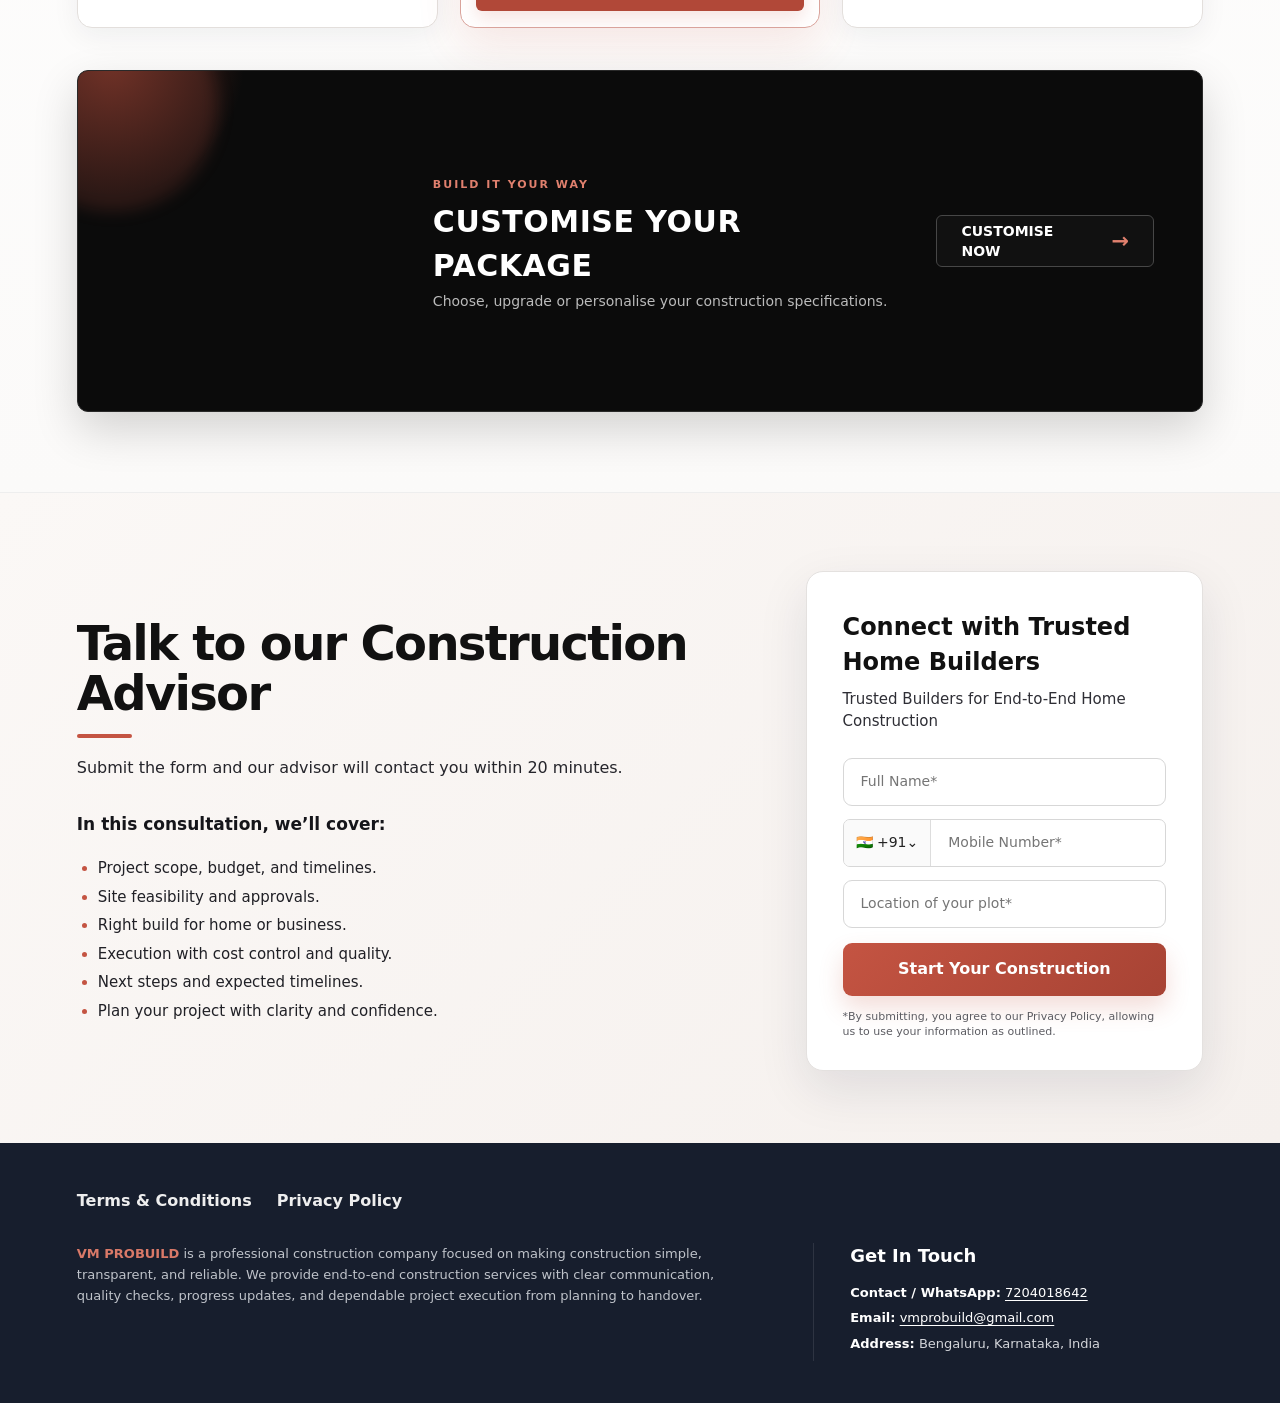
==== commit e2af0097: "Replace text-symbol icons with relevant SVG line icons Swap the small, unrelated Unicode glyphs in t" ====
--- a/index.html
+++ b/index.html
@@ -82,17 +82,17 @@
 
         <div class="trust-strip">
           <div class="trust-item">
-            <span class="trust-icon">◫</span>
+            <span class="trust-icon"><svg class="icon" viewBox="0 0 24 24" fill="none" stroke="currentColor" stroke-width="2" stroke-linecap="round" stroke-linejoin="round" aria-hidden="true" focusable="false"><rect width="8" height="4" x="8" y="2" rx="1"/><path d="M16 4h2a2 2 0 0 1 2 2v14a2 2 0 0 1-2 2H6a2 2 0 0 1-2-2V6a2 2 0 0 1 2-2h2"/><path d="M12 11h4"/><path d="M12 16h4"/><path d="M8 11h.01"/><path d="M8 16h.01"/></svg></span>
             <div><strong>PROJECT</strong><small>Tracking</small></div>
           </div>
           <div class="divider"></div>
           <div class="trust-item">
-            <span class="trust-icon">✓</span>
+            <span class="trust-icon"><svg class="icon" viewBox="0 0 24 24" fill="none" stroke="currentColor" stroke-width="2" stroke-linecap="round" stroke-linejoin="round" aria-hidden="true" focusable="false"><path d="M20 13c0 5-3.5 7.5-7.66 8.95a1 1 0 0 1-.67-.01C7.5 20.5 4 18 4 13V6a1 1 0 0 1 1-1c2 0 4.5-1.2 6.24-2.72a1.17 1.17 0 0 1 1.52 0C14.51 3.81 17 5 19 5a1 1 0 0 1 1 1z"/><path d="m9 12 2 2 4-4"/></svg></span>
             <div><strong>QUALITY</strong><small>Checks</small></div>
           </div>
           <div class="divider"></div>
           <div class="trust-item">
-            <span class="trust-icon">♢</span>
+            <span class="trust-icon"><svg class="icon" viewBox="0 0 24 24" fill="none" stroke="currentColor" stroke-width="2" stroke-linecap="round" stroke-linejoin="round" aria-hidden="true" focusable="false"><path d="M4 2v20l2-1 2 1 2-1 2 1 2-1 2 1 2-1 2 1V2l-2 1-2-1-2 1-2-1-2 1-2-1-2 1Z"/><path d="M8 7h8"/><path d="M12 17.5 8 15h1a4 4 0 0 0 0-8"/><path d="M8 11h8"/></svg></span>
             <div><strong>TRANSPARENT</strong><small>Payments</small></div>
           </div>
         </div>
@@ -125,31 +125,31 @@
 
     <section class="stats-strip" aria-label="VM PROBUILD highlights">
       <div class="stat">
-        <div class="stat-icon">♙</div>
+        <div class="stat-icon"><svg class="icon" viewBox="0 0 24 24" fill="none" stroke="currentColor" stroke-width="2" stroke-linecap="round" stroke-linejoin="round" aria-hidden="true" focusable="false"><path d="M15 21v-8a1 1 0 0 0-1-1h-4a1 1 0 0 0-1 1v8"/><path d="M3 10a2 2 0 0 1 .709-1.528l7-5.999a2 2 0 0 1 2.582 0l7 5.999A2 2 0 0 1 21 10v9a2 2 0 0 1-2 2H5a2 2 0 0 1-2-2z"/></svg></div>
         <div class="stat-number">100+</div>
         <div class="stat-title">Homes</div>
         <div class="stat-caption">Built and handed over</div>
       </div>
       <div class="stat">
-        <div class="stat-icon">▥</div>
+        <div class="stat-icon"><svg class="icon" viewBox="0 0 24 24" fill="none" stroke="currentColor" stroke-width="2" stroke-linecap="round" stroke-linejoin="round" aria-hidden="true" focusable="false"><path d="M21 7.5V6a2 2 0 0 0-2-2H5a2 2 0 0 0-2 2v14a2 2 0 0 0 2 2h3.5"/><path d="M16 2v4"/><path d="M8 2v4"/><path d="M3 10h5"/><path d="M17.5 17.5 16 16.3V14"/><circle cx="16" cy="16" r="6"/></svg></div>
         <div class="stat-number">10 Months</div>
         <div class="stat-title">Execution Timings</div>
         <div class="stat-caption">Planned project completion</div>
       </div>
       <div class="stat">
-        <div class="stat-icon">◷</div>
+        <div class="stat-icon"><svg class="icon" viewBox="0 0 24 24" fill="none" stroke="currentColor" stroke-width="2" stroke-linecap="round" stroke-linejoin="round" aria-hidden="true" focusable="false"><path d="M10 10V5a1 1 0 0 1 1-1h2a1 1 0 0 1 1 1v5"/><path d="M14 6a6 6 0 0 1 6 6v3"/><path d="M4 15v-3a6 6 0 0 1 6-6"/><rect x="2" y="15" width="20" height="4" rx="1"/></svg></div>
         <div class="stat-number">Day-to-Day</div>
         <div class="stat-title">Construction Progress</div>
         <div class="stat-caption">Progress reports throughout the project</div>
       </div>
       <div class="stat">
-        <div class="stat-icon">▤</div>
+        <div class="stat-icon"><svg class="icon" viewBox="0 0 24 24" fill="none" stroke="currentColor" stroke-width="2" stroke-linecap="round" stroke-linejoin="round" aria-hidden="true" focusable="false"><path d="M14 2v6a2 2 0 0 0 .245.96l5.51 10.08A2 2 0 0 1 18 22H6a2 2 0 0 1-1.755-2.96l5.51-10.08A2 2 0 0 0 10 8V2"/><path d="M6.453 15h11.094"/><path d="M8.5 2h7"/></svg></div>
         <div class="stat-number">Test Reports</div>
         <div class="stat-title">Building Materials</div>
         <div class="stat-caption">Quality testing and documentation</div>
       </div>
       <div class="stat">
-        <div class="stat-icon">₹</div>
+        <div class="stat-icon"><svg class="icon" viewBox="0 0 24 24" fill="none" stroke="currentColor" stroke-width="2" stroke-linecap="round" stroke-linejoin="round" aria-hidden="true" focusable="false"><path d="M6 3h12"/><path d="M6 8h12"/><path d="m6 13 8.5 8"/><path d="M6 13h3"/><path d="M9 13c6.667 0 6.667-10 0-10"/></svg></div>
         <div class="stat-number">100%</div>
         <div class="stat-title">Payment Transparency</div>
         <div class="stat-caption">Clear and transparent billing</div>
@@ -166,31 +166,31 @@
 
       <div class="process-grid">
         <article class="process-card">
-          <div class="process-icon">□</div>
+          <div class="process-icon"><svg class="icon" viewBox="0 0 24 24" fill="none" stroke="currentColor" stroke-width="2" stroke-linecap="round" stroke-linejoin="round" aria-hidden="true" focusable="false"><path d="M13 2a9 9 0 0 1 9 9"/><path d="M13 6a5 5 0 0 1 5 5"/><path d="M13.832 16.568a1 1 0 0 0 1.213-.303l.355-.465A2 2 0 0 1 17 15h3a2 2 0 0 1 2 2v3a2 2 0 0 1-2 2A18 18 0 0 1 2 4a2 2 0 0 1 2-2h3a2 2 0 0 1 2 2v3a2 2 0 0 1-.8 1.6l-.468.351a1 1 0 0 0-.292 1.233 14 14 0 0 0 6.392 6.384"/></svg></div>
           <h4>Connect with Us</h4>
           <p>Share your basic details through a quick form. Our team contacts you within 20 minutes for a free technical consultation.</p>
         </article>
 
         <article class="process-card">
-          <div class="process-icon">♧</div>
+          <div class="process-icon"><svg class="icon" viewBox="0 0 24 24" fill="none" stroke="currentColor" stroke-width="2" stroke-linecap="round" stroke-linejoin="round" aria-hidden="true" focusable="false"><path d="m3 17 2 2 4-4"/><path d="m3 7 2 2 4-4"/><path d="M13 6h8"/><path d="M13 12h8"/><path d="M13 18h8"/></svg></div>
           <h4>Define Your Requirements</h4>
           <p>Discuss your plot details, budget, and timeline with our experts. We craft a clear project plan tailored to your goals.</p>
         </article>
 
         <article class="process-card">
-          <div class="process-icon">⌑</div>
+          <div class="process-icon"><svg class="icon" viewBox="0 0 24 24" fill="none" stroke="currentColor" stroke-width="2" stroke-linecap="round" stroke-linejoin="round" aria-hidden="true" focusable="false"><path d="m12.99 6.74 1.93 3.44"/><path d="M19.136 12a10 10 0 0 1-14.271 0"/><path d="m21 21-2.16-3.84"/><path d="m3 21 8.02-14.26"/><circle cx="12" cy="5" r="2"/></svg></div>
           <h4>Approve Designs</h4>
           <p>Review floor plans, drawings, and 3D views. Work closely with our architects until every detail is finalized.</p>
         </article>
 
         <article class="process-card">
-          <div class="process-icon">▥</div>
+          <div class="process-icon"><svg class="icon" viewBox="0 0 24 24" fill="none" stroke="currentColor" stroke-width="2" stroke-linecap="round" stroke-linejoin="round" aria-hidden="true" focusable="false"><rect width="14" height="20" x="5" y="2" rx="2"/><path d="M12 18h.01"/><path d="m8.5 12 2.25-2.25 1.75 1.75L15.5 8.5"/></svg></div>
           <h4>Live Progress</h4>
           <p>Track construction in real time via our app with daily photos, quality reports, and payment updates.</p>
         </article>
 
         <article class="process-card">
-          <div class="process-icon">⌕</div>
+          <div class="process-icon"><svg class="icon" viewBox="0 0 24 24" fill="none" stroke="currentColor" stroke-width="2" stroke-linecap="round" stroke-linejoin="round" aria-hidden="true" focusable="false"><path d="M2.586 17.414A2 2 0 0 0 2 18.828V21a1 1 0 0 0 1 1h3a1 1 0 0 0 1-1v-1a1 1 0 0 1 1-1h1a1 1 0 0 0 1-1v-1a1 1 0 0 1 1-1h.172a2 2 0 0 0 1.414-.586l.814-.814a6.5 6.5 0 1 0-4-4z"/><circle cx="16.5" cy="7.5" r=".5" fill="currentColor"/></svg></div>
           <h4>Move In</h4>
           <p>Take possession of your fully completed home. Move in with confidence, backed by our quality commitment.</p>
         </article>
@@ -216,7 +216,7 @@
       <div class="services-grid">
         <a class="service-card" href="#contact">
           <div class="service-logo residential-logo">
-            <span class="building-shape">⌂</span>
+            <svg class="icon" viewBox="0 0 24 24" fill="none" stroke="currentColor" stroke-width="2" stroke-linecap="round" stroke-linejoin="round" aria-hidden="true" focusable="false"><path d="M15 21v-8a1 1 0 0 0-1-1h-4a1 1 0 0 0-1 1v8"/><path d="M3 10a2 2 0 0 1 .709-1.528l7-5.999a2 2 0 0 1 2.582 0l7 5.999A2 2 0 0 1 21 10v9a2 2 0 0 1-2 2H5a2 2 0 0 1-2-2z"/></svg>
           </div>
           <h3>Residential</h3>
           <p>Custom homes built with quality materials, transparent costing and complete project management.</p>
@@ -225,7 +225,7 @@
 
         <a class="service-card" href="#contact">
           <div class="service-logo commercial-logo">
-            <span class="building-shape">▥</span>
+            <svg class="icon" viewBox="0 0 24 24" fill="none" stroke="currentColor" stroke-width="2" stroke-linecap="round" stroke-linejoin="round" aria-hidden="true" focusable="false"><path d="M6 22V4a2 2 0 0 1 2-2h8a2 2 0 0 1 2 2v18Z"/><path d="M6 12H4a2 2 0 0 0-2 2v6a2 2 0 0 0 2 2h2"/><path d="M18 9h2a2 2 0 0 1 2 2v9a2 2 0 0 1-2 2h-2"/><path d="M10 6h4"/><path d="M10 10h4"/><path d="M10 14h4"/><path d="M10 18h4"/></svg>
           </div>
           <h3>Commercial</h3>
           <p>Professional construction for offices, retail spaces and commercial properties.</p>
@@ -234,7 +234,7 @@
 
         <a class="service-card" href="#contact">
           <div class="service-logo rental-logo">
-            <span class="building-shape">⌂</span><span class="mini-bed">▰</span>
+            <svg class="icon" viewBox="0 0 24 24" fill="none" stroke="currentColor" stroke-width="2" stroke-linecap="round" stroke-linejoin="round" aria-hidden="true" focusable="false"><path d="M2 20v-8a2 2 0 0 1 2-2h16a2 2 0 0 1 2 2v8"/><path d="M4 10V6a2 2 0 0 1 2-2h12a2 2 0 0 1 2 2v4"/><path d="M12 4v6"/><path d="M2 18h20"/></svg>
           </div>
           <h3>Rented Houses</h3>
           <p>Practical, durable homes designed for rental income and long-term value.</p>
@@ -243,7 +243,7 @@
 
         <a class="service-card" href="#contact">
           <div class="service-logo apartment-logo">
-            <span class="building-stack">▥<br>▥<br>▥</span>
+            <svg class="icon" viewBox="0 0 24 24" fill="none" stroke="currentColor" stroke-width="2" stroke-linecap="round" stroke-linejoin="round" aria-hidden="true" focusable="false"><rect width="16" height="20" x="4" y="2" rx="2"/><path d="M9 22v-4h6v4"/><path d="M8 6h.01"/><path d="M16 6h.01"/><path d="M12 6h.01"/><path d="M12 10h.01"/><path d="M12 14h.01"/><path d="M16 10h.01"/><path d="M16 14h.01"/><path d="M8 10h.01"/><path d="M8 14h.01"/></svg>
           </div>
           <h3>Apartments</h3>
           <p>Multi-unit residential projects planned for functionality, quality and efficient execution.</p>
@@ -252,7 +252,7 @@
 
         <a class="service-card" href="#contact">
           <div class="service-logo joint-logo">
-            <span class="joint-mark">⇄</span>
+            <svg class="icon" viewBox="0 0 24 24" fill="none" stroke="currentColor" stroke-width="2" stroke-linecap="round" stroke-linejoin="round" aria-hidden="true" focusable="false"><path d="m11 17 2 2a1 1 0 1 0 3-3"/><path d="m14 14 2.5 2.5a1 1 0 1 0 3-3l-3.88-3.88a3 3 0 0 0-4.24 0l-.88.88a1 1 0 1 1-3-3l2.81-2.81a5.79 5.79 0 0 1 7.06-.87l.47.28a2 2 0 0 0 1.42.25L21 4"/><path d="m21 3 1 11h-2"/><path d="M3 3 2 14l6.5 6.5a1 1 0 1 0 3-3"/><path d="M3 4h8"/></svg>
           </div>
           <h3>Joint Developments</h3>
           <p>Partnership-based development solutions connecting landowners and construction expertise.</p>
@@ -466,7 +466,7 @@
   </main>
 
   <div class="mobile-bottom-bar" aria-label="Quick contact actions">
-    <a href="tel:+917204018642" class="mobile-call">☎ <span>Call</span></a>
+    <a href="tel:+917204018642" class="mobile-call"><svg class="icon" viewBox="0 0 24 24" fill="none" stroke="currentColor" stroke-width="2" stroke-linecap="round" stroke-linejoin="round" aria-hidden="true" focusable="false"><path d="M13.832 16.568a1 1 0 0 0 1.213-.303l.355-.465A2 2 0 0 1 17 15h3a2 2 0 0 1 2 2v3a2 2 0 0 1-2 2A18 18 0 0 1 2 4a2 2 0 0 1 2-2h3a2 2 0 0 1 2 2v3a2 2 0 0 1-.8 1.6l-.468.351a1 1 0 0 0-.292 1.233 14 14 0 0 0 6.392 6.384"/></svg> <span>Call</span></a>
     <a href="https://wa.me/917204018642" class="mobile-whatsapp" target="_blank" rel="noopener">WhatsApp</a>
     <a href="#contact" class="mobile-enquiry">Get Quote</a>
   </div>
--- a/styles.css
+++ b/styles.css
@@ -291,26 +291,6 @@
   color:#a8483c;
   background:#f8eeeb;
   border:1px solid #ead6d1;
-}
-.building-shape{
-  font-size:42px;
-  line-height:1;
-  font-weight:700;
-}
-.mini-bed{
-  position:absolute;
-  right:9px;
-  bottom:13px;
-  font-size:12px;
-}
-.building-stack{
-  font-size:20px;
-  line-height:.72;
-  letter-spacing:3px;
-}
-.joint-mark{
-  font-size:42px;
-  font-weight:700;
 }
 .service-card h3{
   margin:0 0 14px;
@@ -1575,3 +1555,33 @@
 .packages-section a:focus-visible,.packages-section button:focus-visible,
 .packages-section summary:focus-visible,.packages-section select:focus-visible{outline:3px solid #1d4ed8;outline-offset:2px}
 .packages-section .custom-package>a:focus-visible{outline-color:#fff}
+
+/* Icons: inline SVG line icons (Lucide style), sized per section */
+.icon{display:block;width:24px;height:24px;flex:none}
+.trust-icon{width:38px;height:38px;flex:0 0 38px;border:0;border-radius:10px;background:#fff1ed;color:#b0402f}
+.trust-icon .icon{width:21px;height:21px}
+.stat-icon{width:56px;height:56px;margin:0 auto 14px;border-radius:50%;background:#fff1ed;color:#b0402f}
+.stat-icon .icon{width:28px;height:28px}
+.process-icon{width:56px;height:56px;margin-bottom:18px;display:grid;place-items:center;border-radius:14px;background:#fff1ed;border:1px solid #f0d7d1;color:#b0402f}
+.process-icon .icon{width:28px;height:28px}
+.service-logo{color:#b0402f}
+.service-logo .icon{width:38px;height:38px;stroke-width:1.75}
+.mobile-call .icon{width:18px;height:18px;margin-right:6px}
+@media(max-width:650px){
+  .trust-icon{width:30px;height:30px;flex:0 0 30px;border-radius:8px}
+  .trust-icon .icon{width:17px;height:17px}
+  .stat-icon{width:48px;height:48px}
+  .stat-icon .icon{width:24px;height:24px}
+  .process-icon{width:48px;height:48px;margin-bottom:12px}
+  .process-icon .icon{width:24px;height:24px}
+  .service-logo .icon{width:32px;height:32px}
+}
+@media(max-width:390px){
+  .trust-icon{width:26px;height:26px;flex:0 0 26px}
+  .trust-icon .icon{width:15px;height:15px}
+}
+
+/* Advisor card button: was red text on red (generic .expert-card a colour rule) */
+.expert-card .expert-content a{background:#b14838;color:#fff}             /* 5.5:1 */
+.expert-card .expert-content a:hover{background:#963b31;color:#fff}
+.expert-card .expert-content a:focus-visible{outline:3px solid #fff;outline-offset:2px}
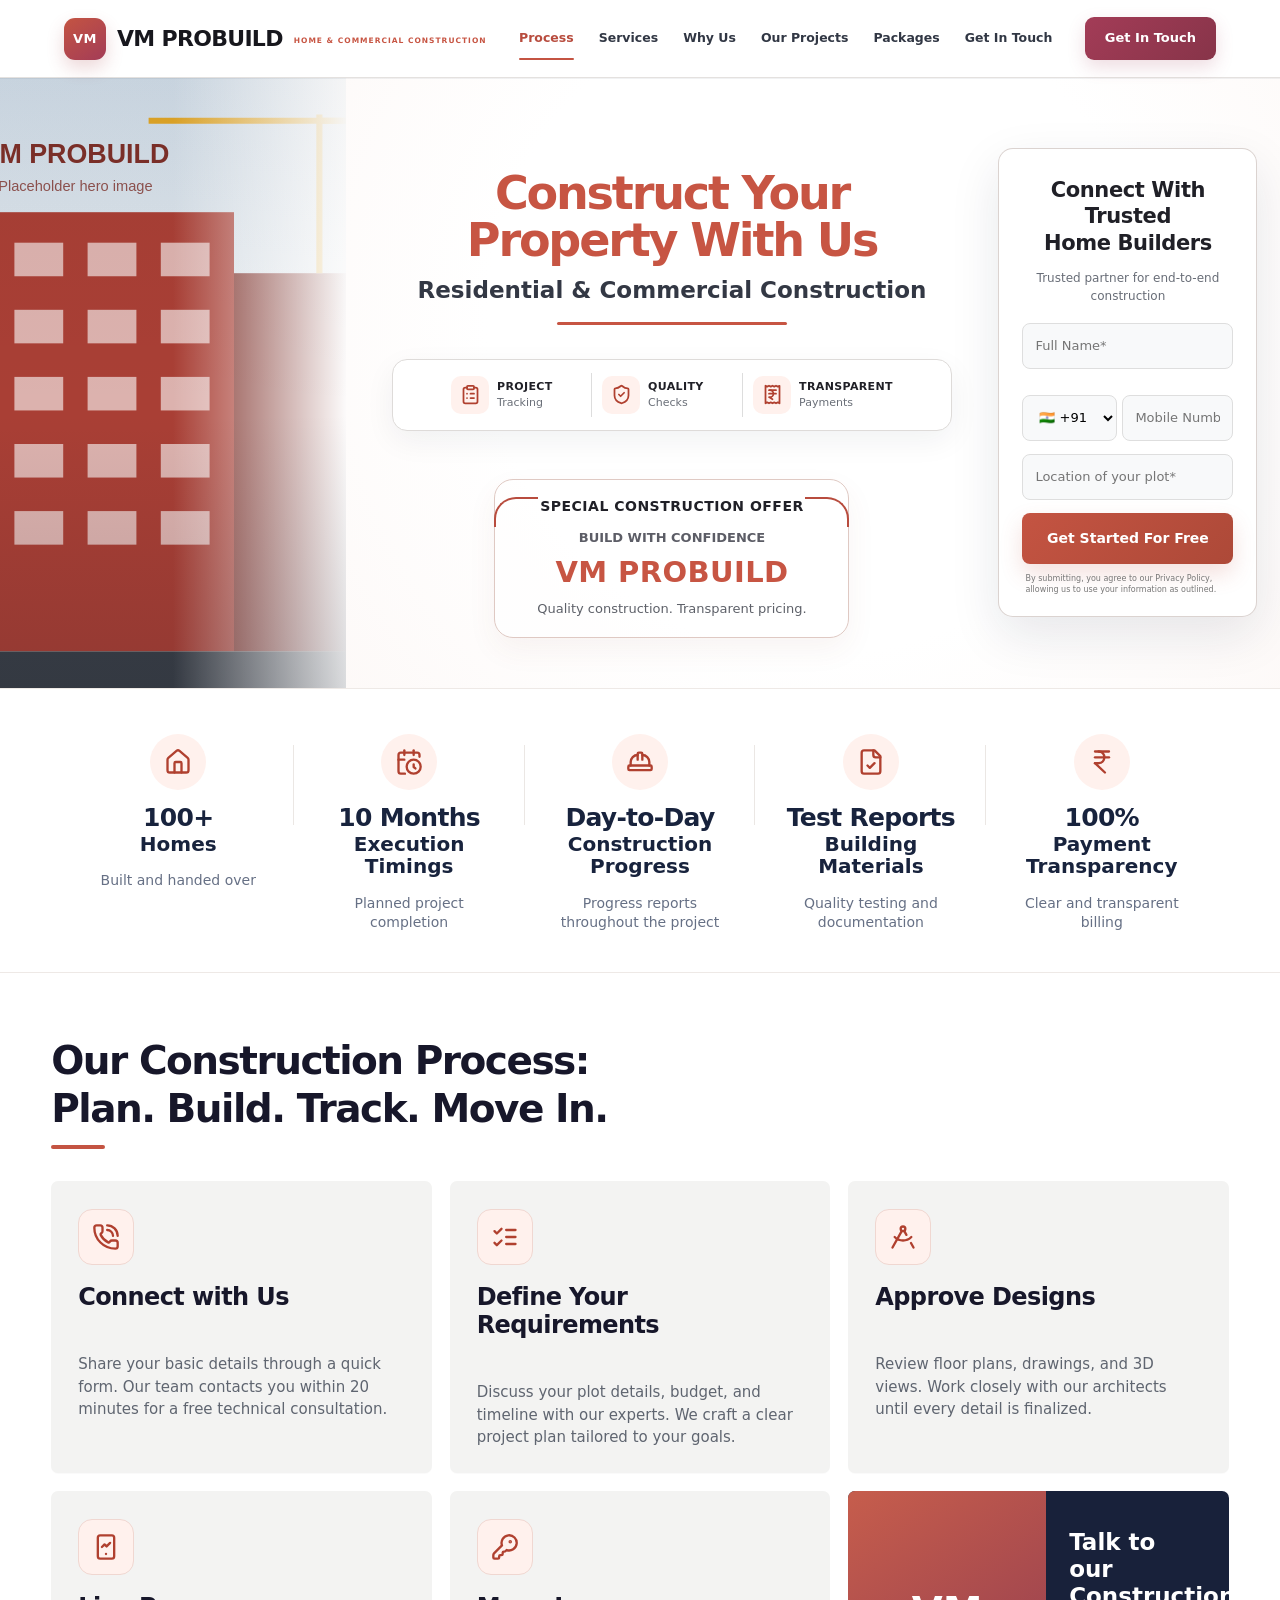
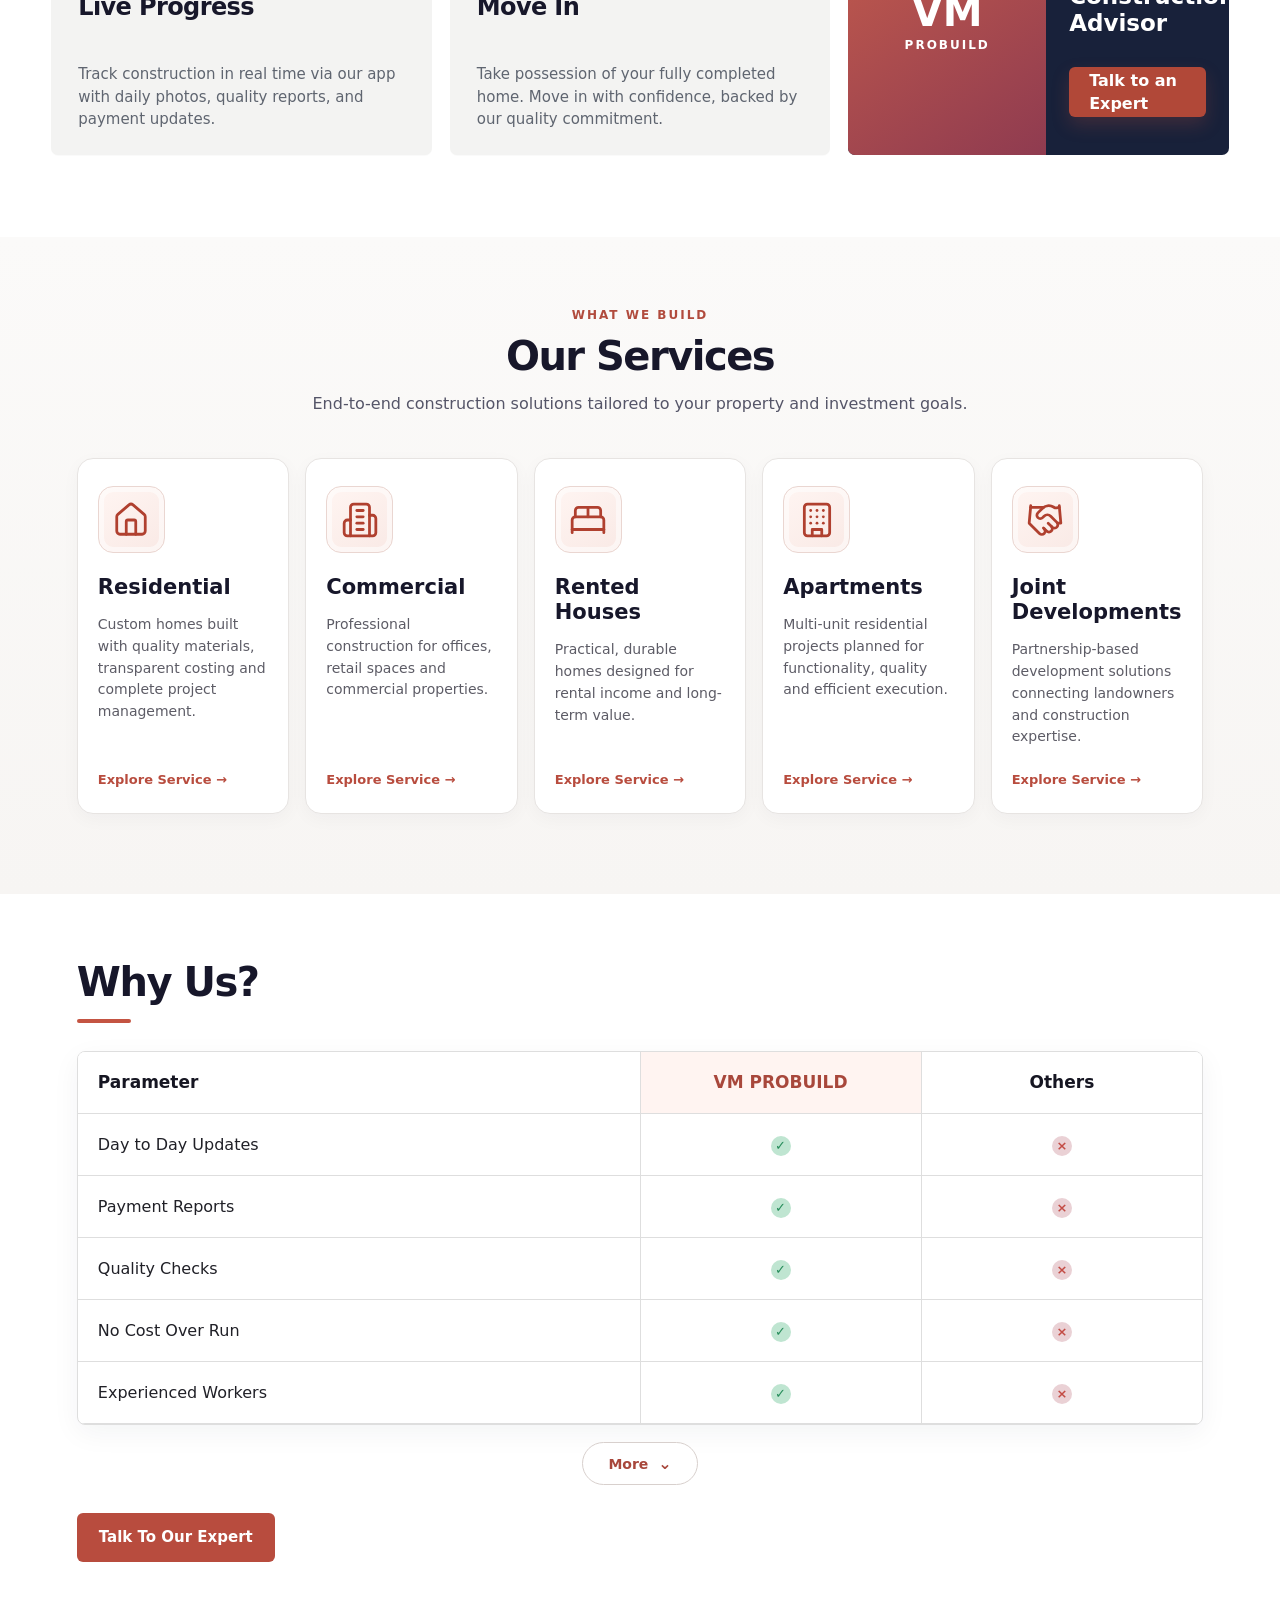
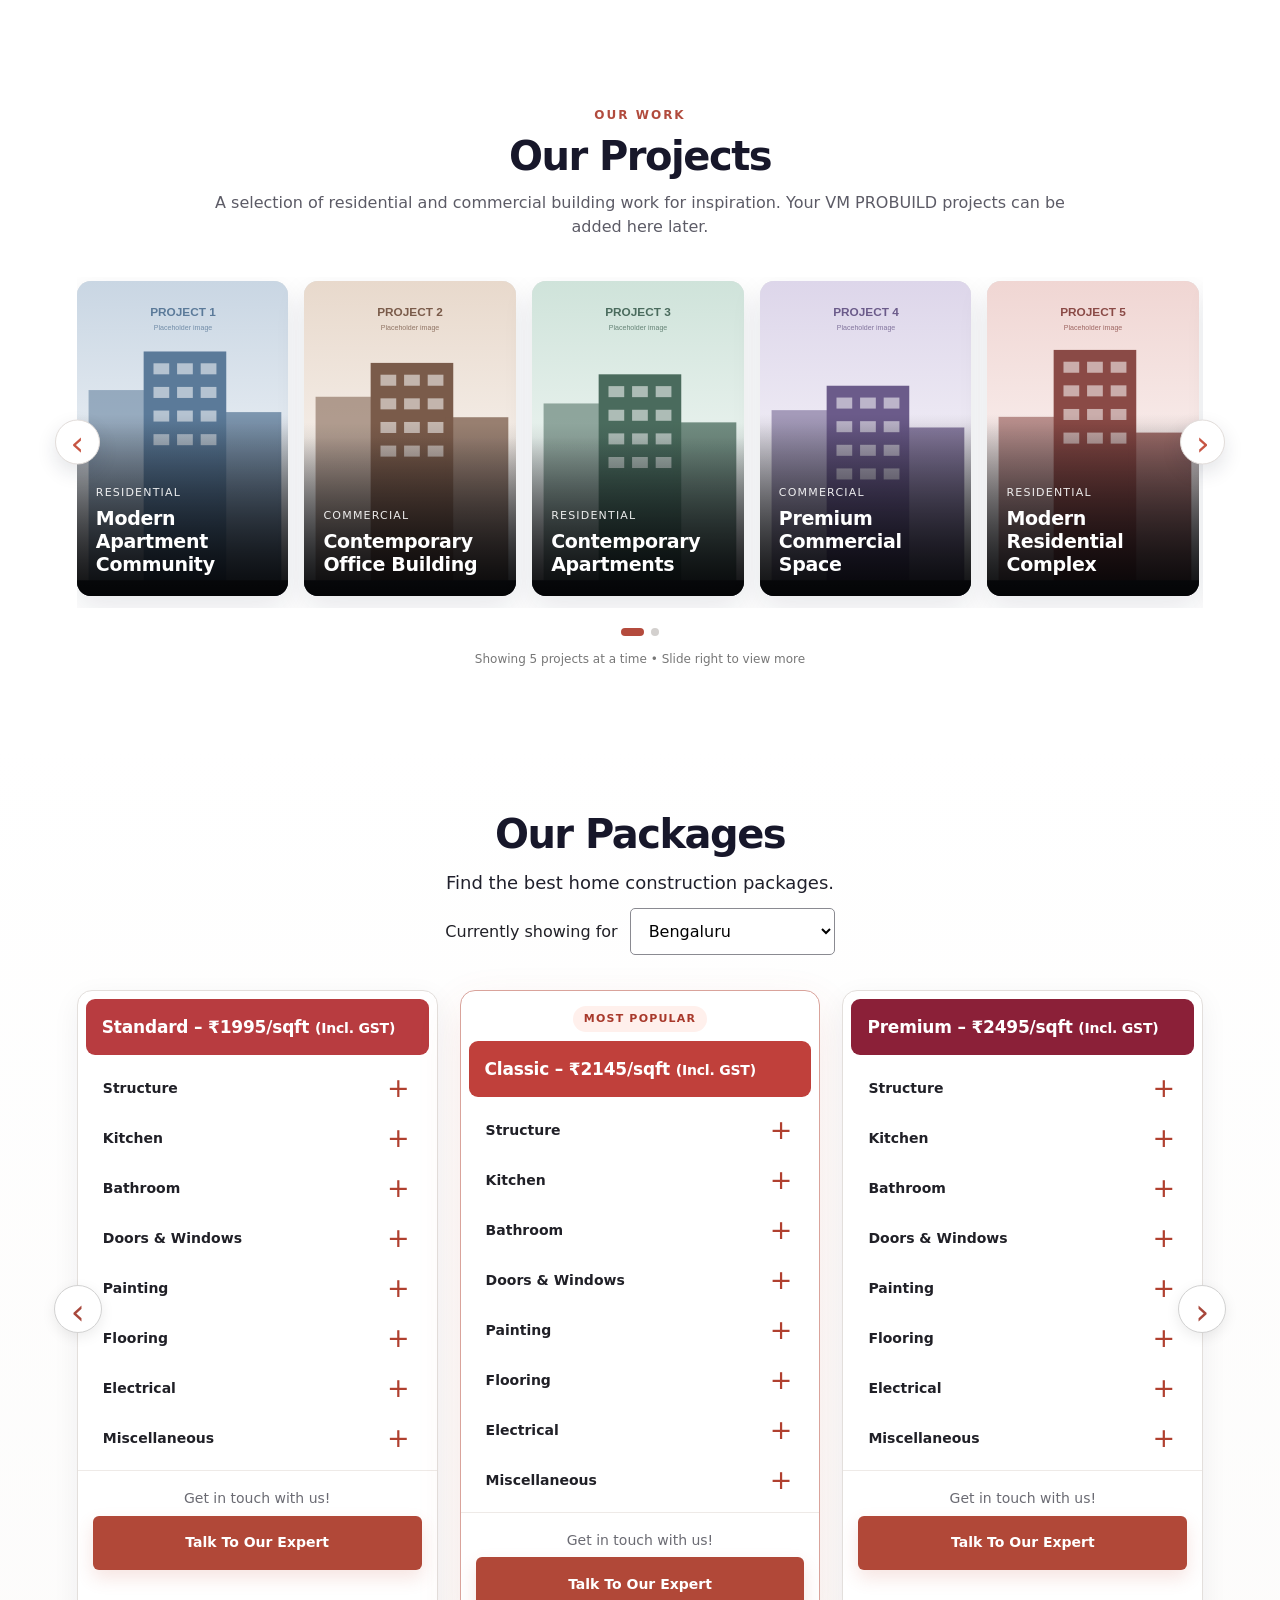
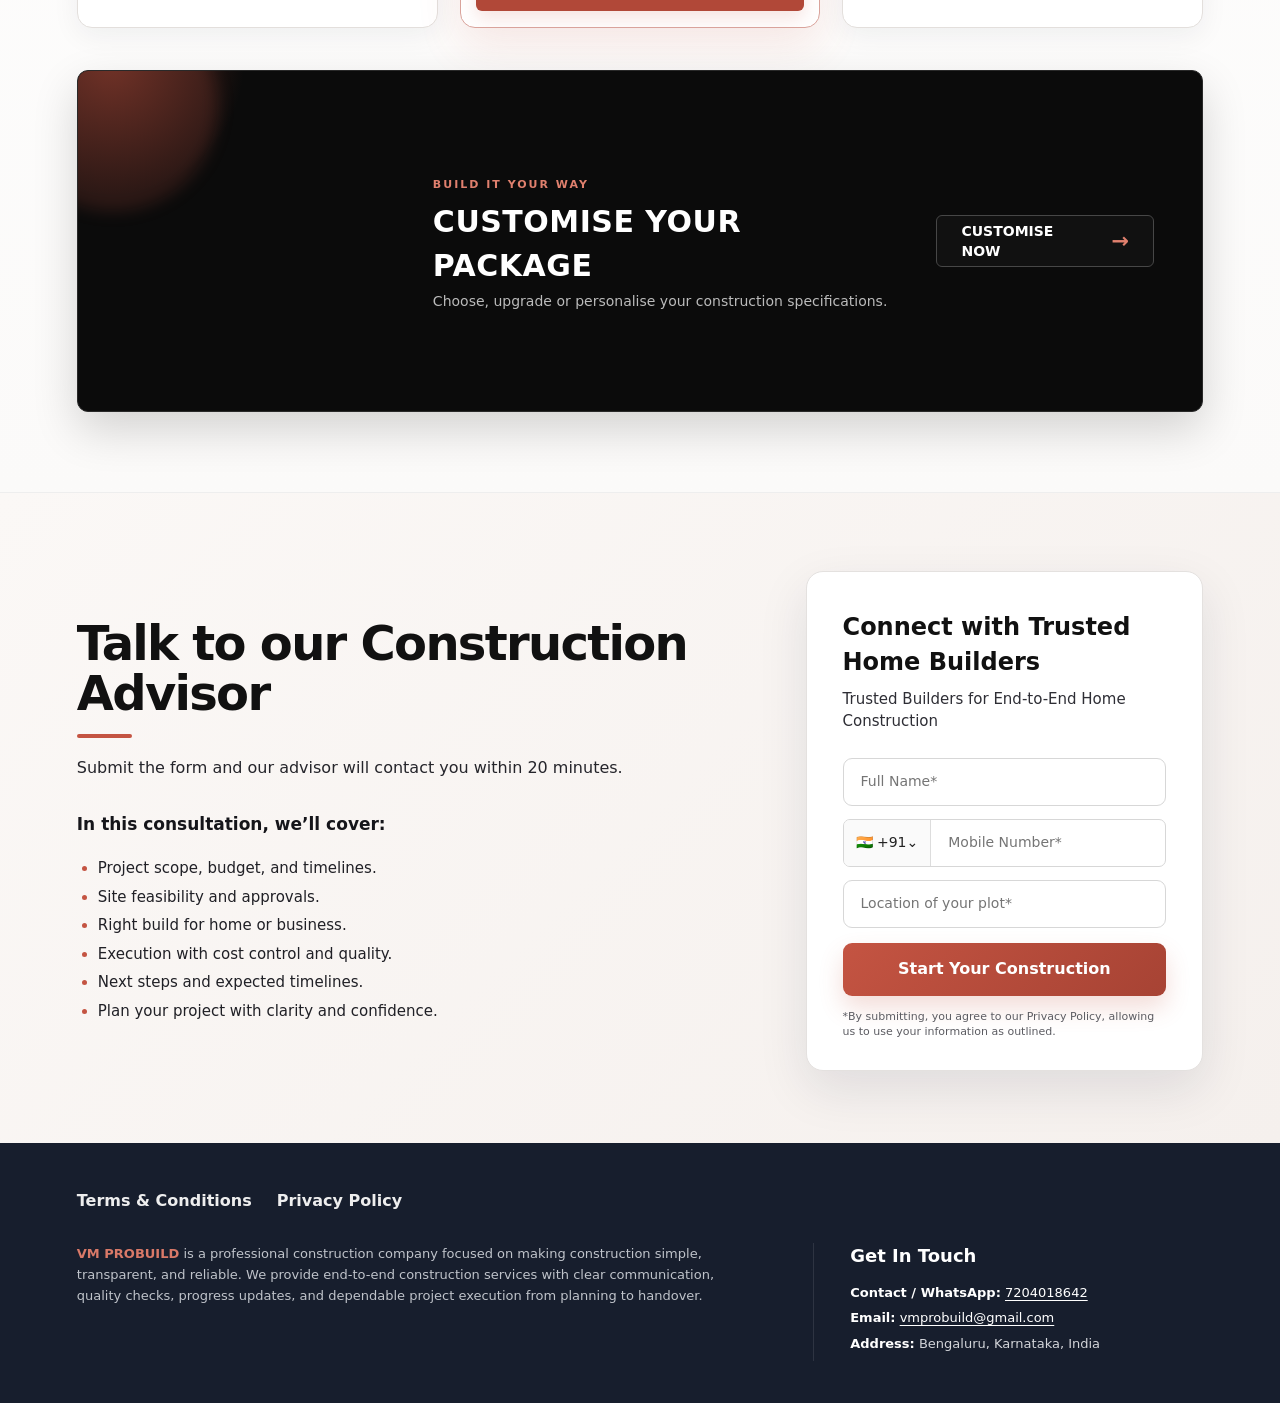
==== commit 526f39c6: "Use a report-with-tick icon for Test Reports instead of a lab flask Co-Authored-By: Claude Opus 5.5 " ====
--- a/index.html
+++ b/index.html
@@ -143,7 +143,7 @@
         <div class="stat-caption">Progress reports throughout the project</div>
       </div>
       <div class="stat">
-        <div class="stat-icon"><svg class="icon" viewBox="0 0 24 24" fill="none" stroke="currentColor" stroke-width="2" stroke-linecap="round" stroke-linejoin="round" aria-hidden="true" focusable="false"><path d="M14 2v6a2 2 0 0 0 .245.96l5.51 10.08A2 2 0 0 1 18 22H6a2 2 0 0 1-1.755-2.96l5.51-10.08A2 2 0 0 0 10 8V2"/><path d="M6.453 15h11.094"/><path d="M8.5 2h7"/></svg></div>
+        <div class="stat-icon"><svg class="icon" viewBox="0 0 24 24" fill="none" stroke="currentColor" stroke-width="2" stroke-linecap="round" stroke-linejoin="round" aria-hidden="true" focusable="false"><path d="M15 2H6a2 2 0 0 0-2 2v16a2 2 0 0 0 2 2h12a2 2 0 0 0 2-2V7Z"/><path d="M14 2v4a2 2 0 0 0 2 2h4"/><path d="m9 15 2 2 4-4"/></svg></div>
         <div class="stat-number">Test Reports</div>
         <div class="stat-title">Building Materials</div>
         <div class="stat-caption">Quality testing and documentation</div>
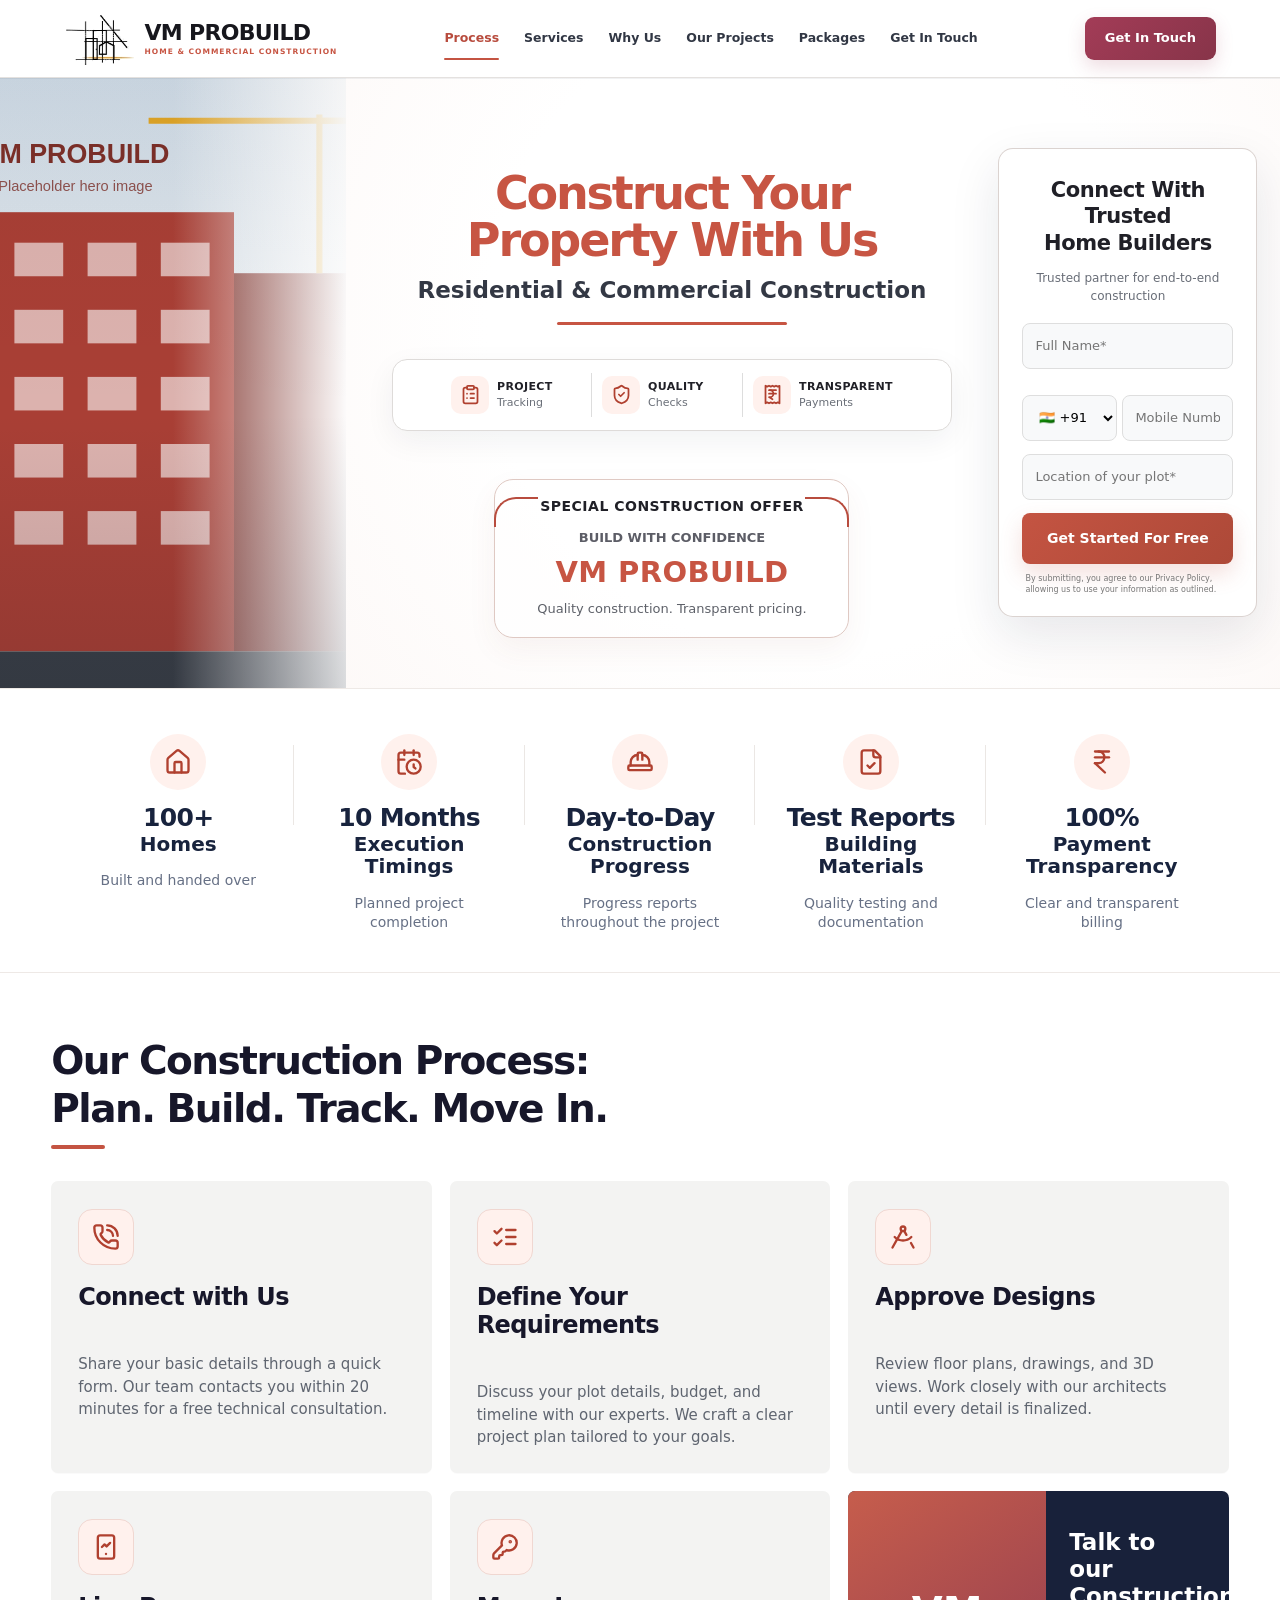
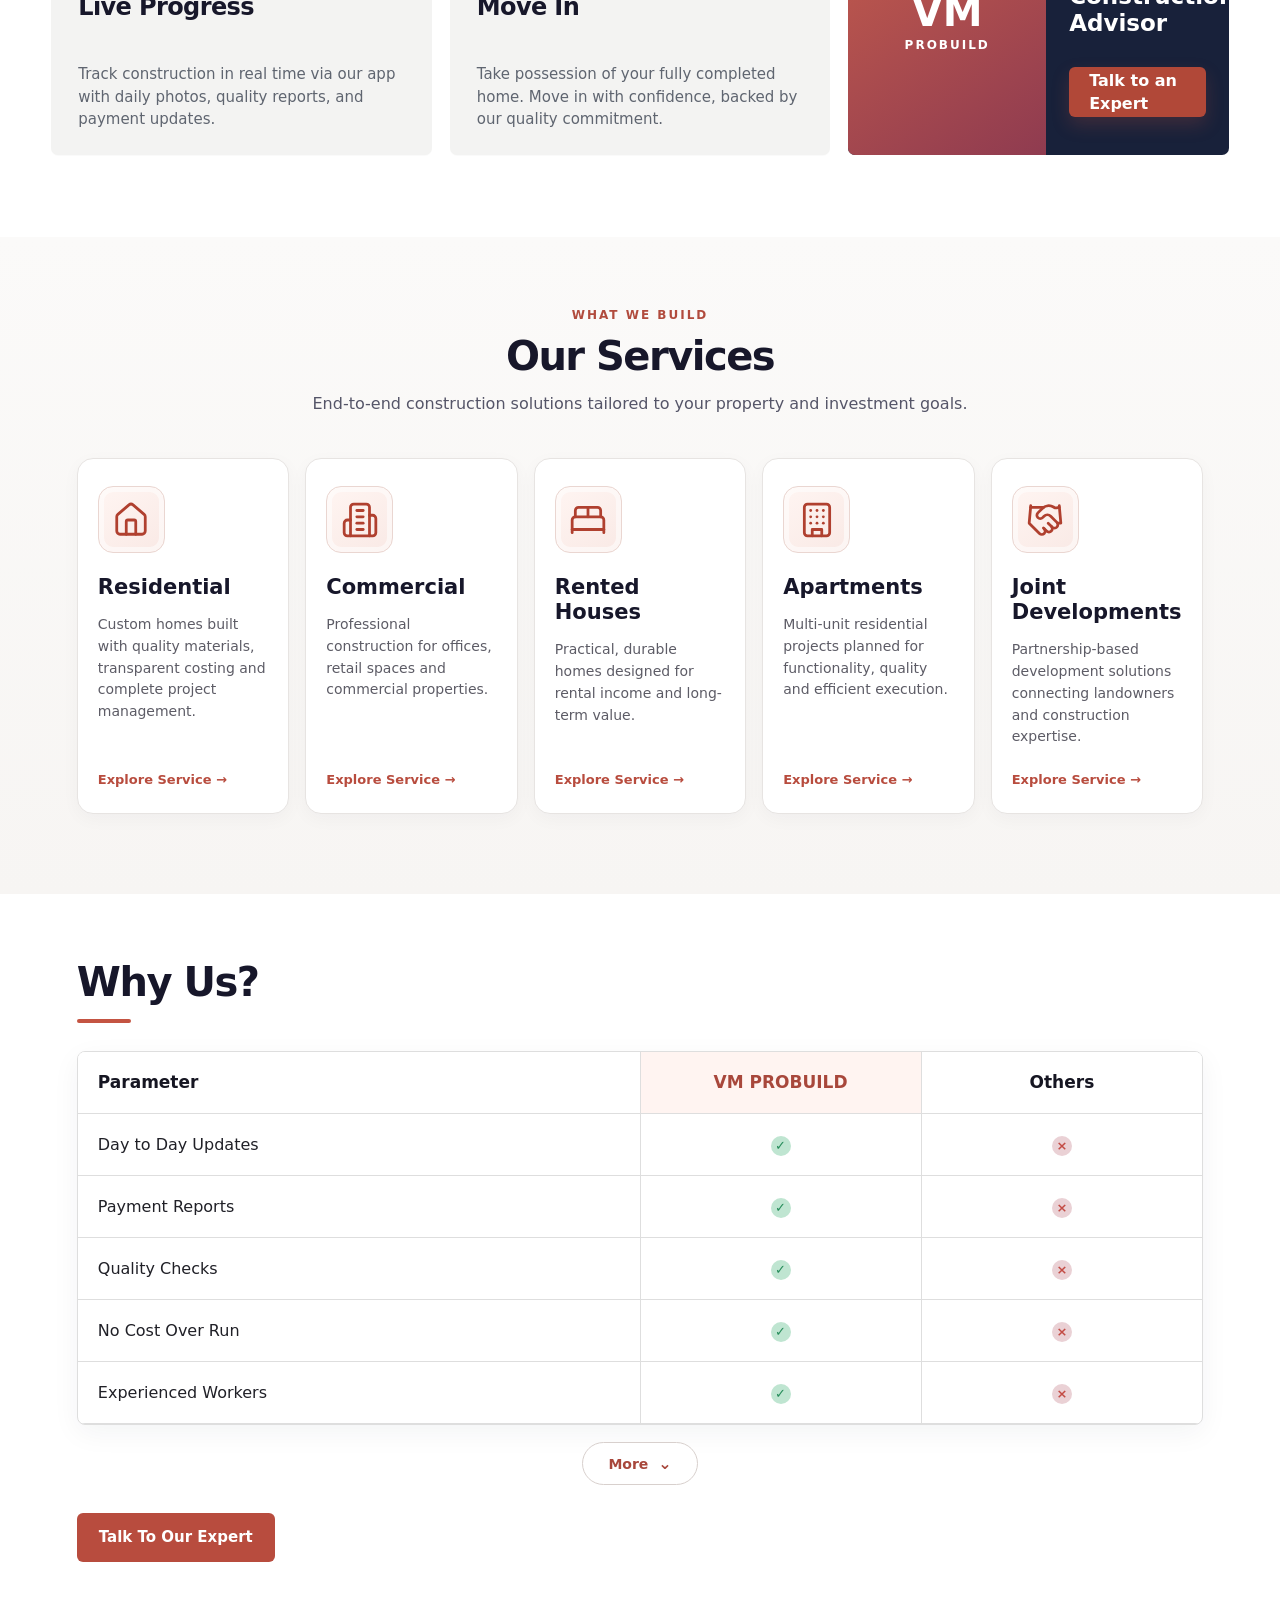
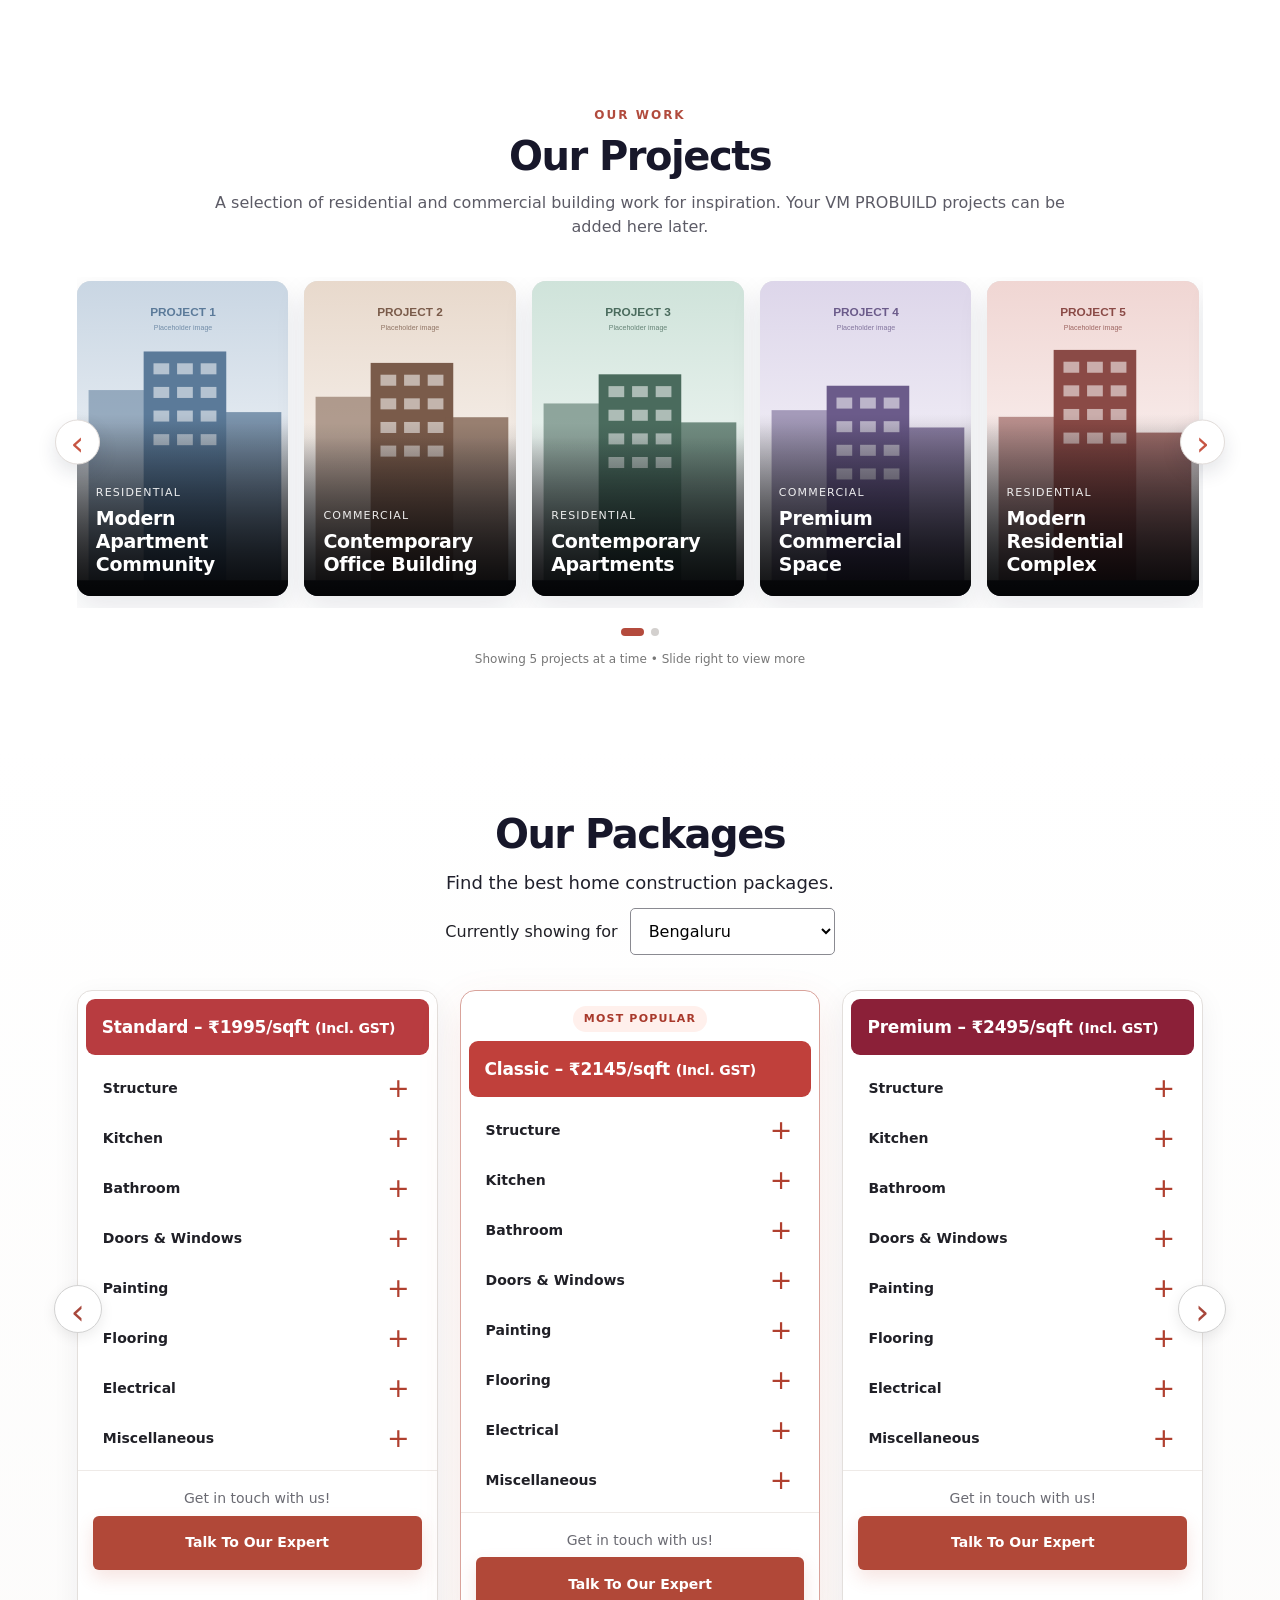
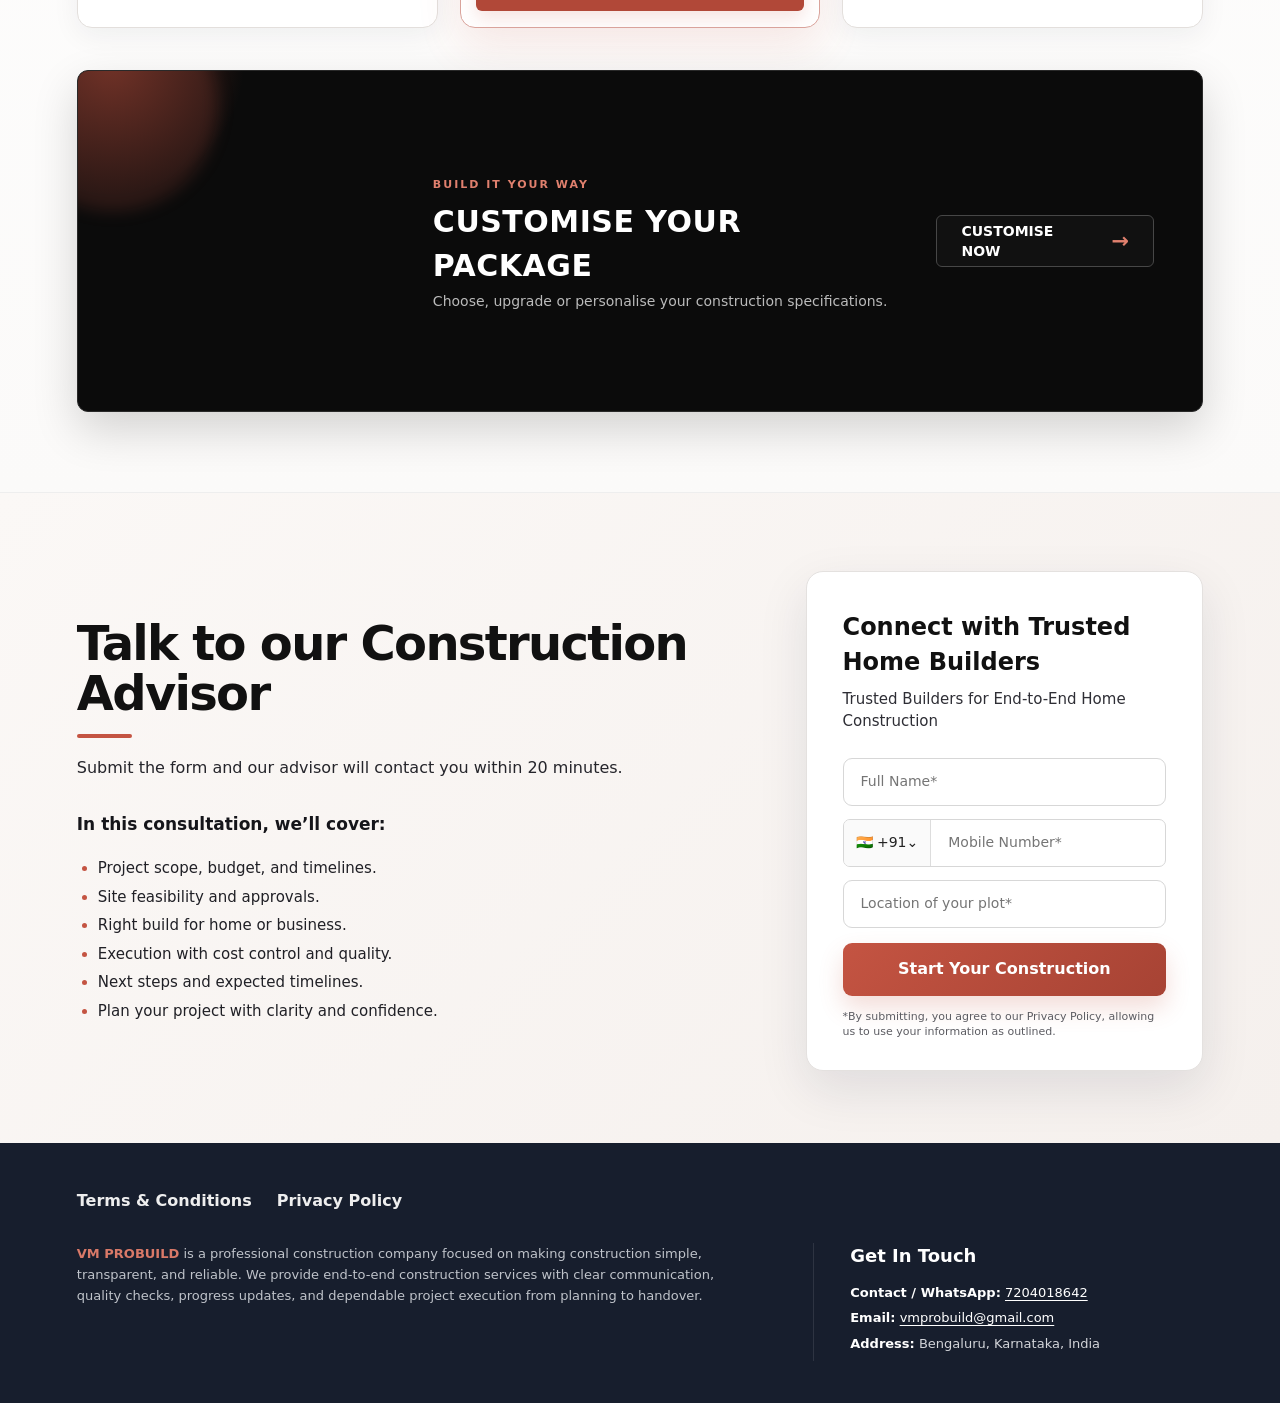
==== commit 61aa8269: "Use the VM PROBUILD logo in the header and as the favicon Crop the building mark from assets/vm-logo" ====
--- a/index.html
+++ b/index.html
@@ -5,14 +5,18 @@
   <meta name="viewport" content="width=device-width, initial-scale=1.0">
   <title>VM PROBUILD | Home & Commercial Construction</title>
   <meta name="description" content="VM PROBUILD — residential and commercial construction with transparent pricing and end-to-end project management.">
+  <link rel="icon" type="image/png" href="assets/vm-logo-mark.png">
   <link rel="stylesheet" href="styles.css">
   <script src="hero-config.js"></script>
 </head>
 <body>
   <header class="navbar">
     <a class="brand" href="#">
+      <img class="brand-logo" src="assets/vm-logo-mark.png" alt="" width="230" height="172">
+      <div class="brand-text">
       <div class="brand-name">VM PROBUILD</div>
       <div class="brand-sub">HOME &amp; COMMERCIAL CONSTRUCTION</div>
+      </div>
     </a>
     <button class="mobile-menu-toggle" type="button" aria-label="Open menu" aria-expanded="false">
       <span></span><span></span><span></span>
--- a/styles.css
+++ b/styles.css
@@ -1585,3 +1585,8 @@
 .expert-card .expert-content a{background:#b14838;color:#fff}             /* 5.5:1 */
 .expert-card .expert-content a:hover{background:#963b31;color:#fff}
 .expert-card .expert-content a:focus-visible{outline:3px solid #fff;outline-offset:2px}
+
+/* Brand logo image (assets/vm-logo-mark.png) replaces the old "VM" badge */
+.brand:before{content:none;display:none}
+.brand-logo{display:block;height:52px;width:auto;flex:none}
+@media(max-width:650px){.brand-logo{height:40px}}
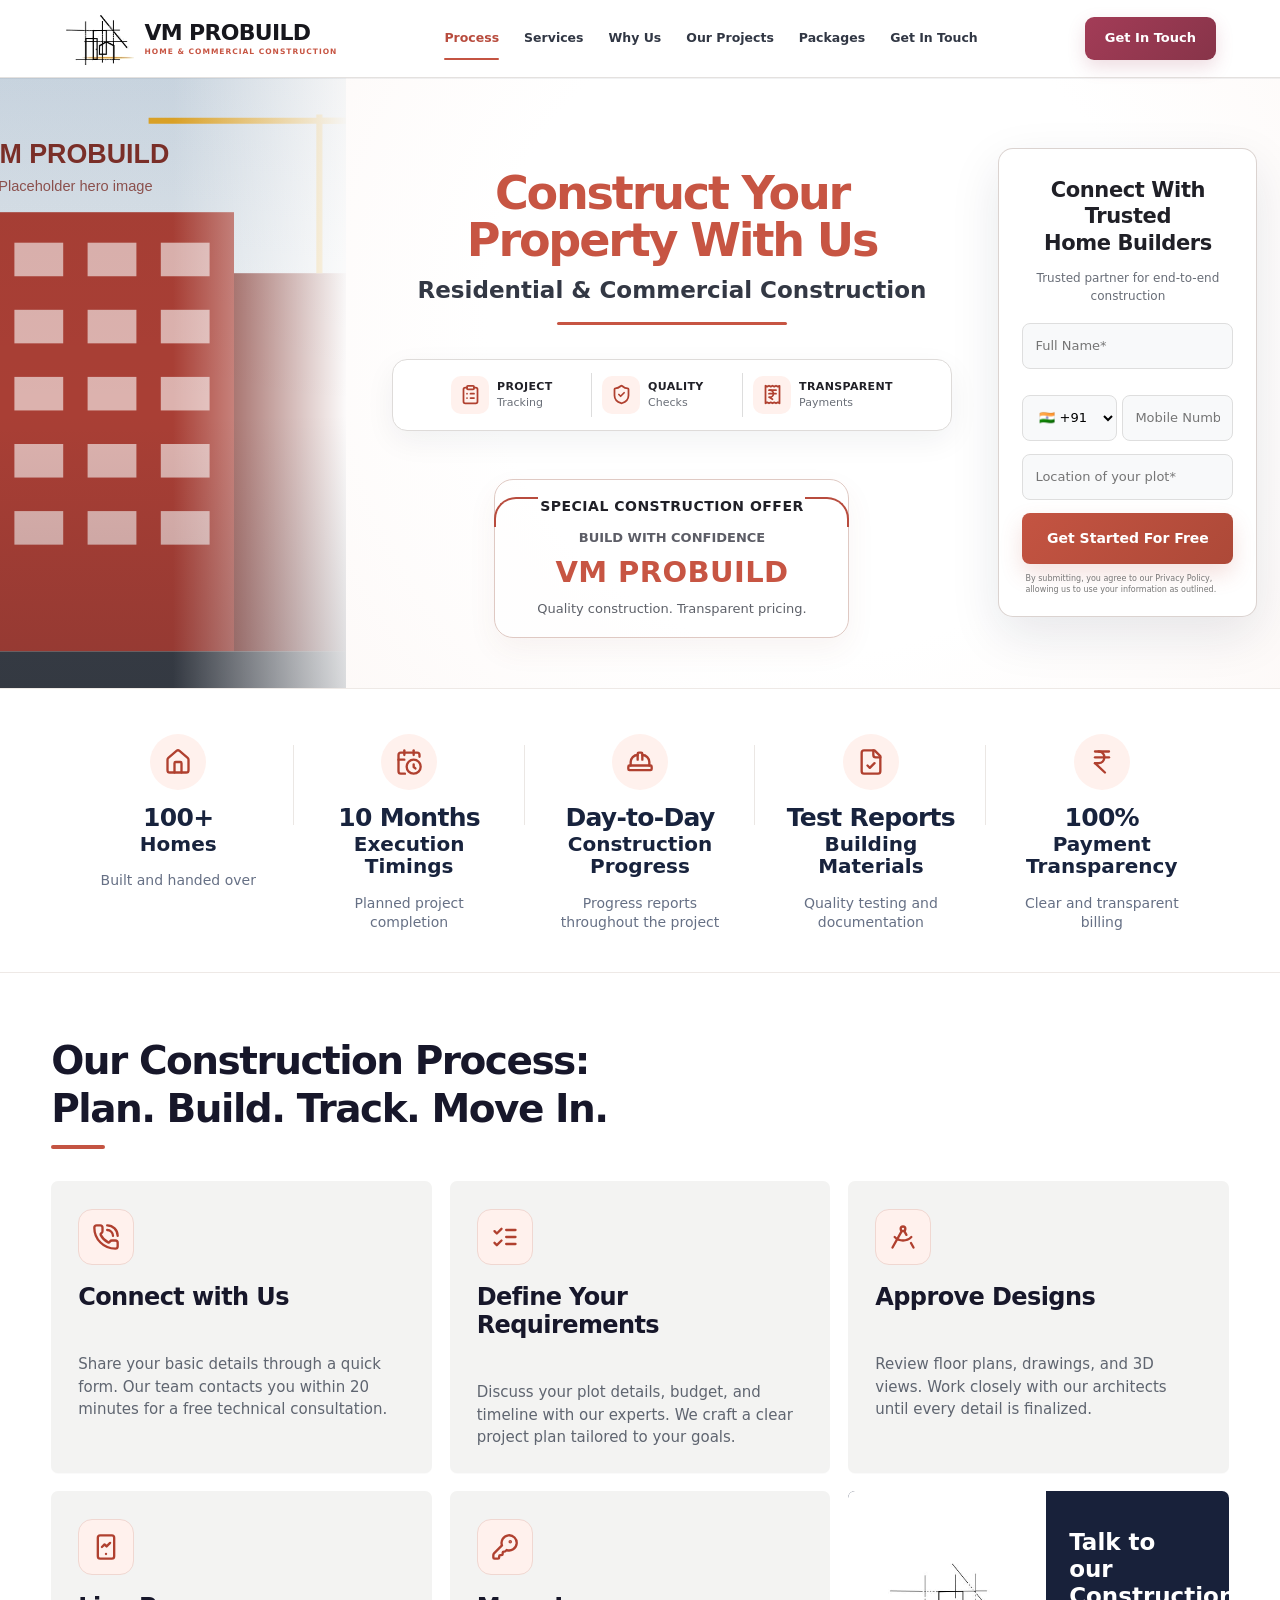
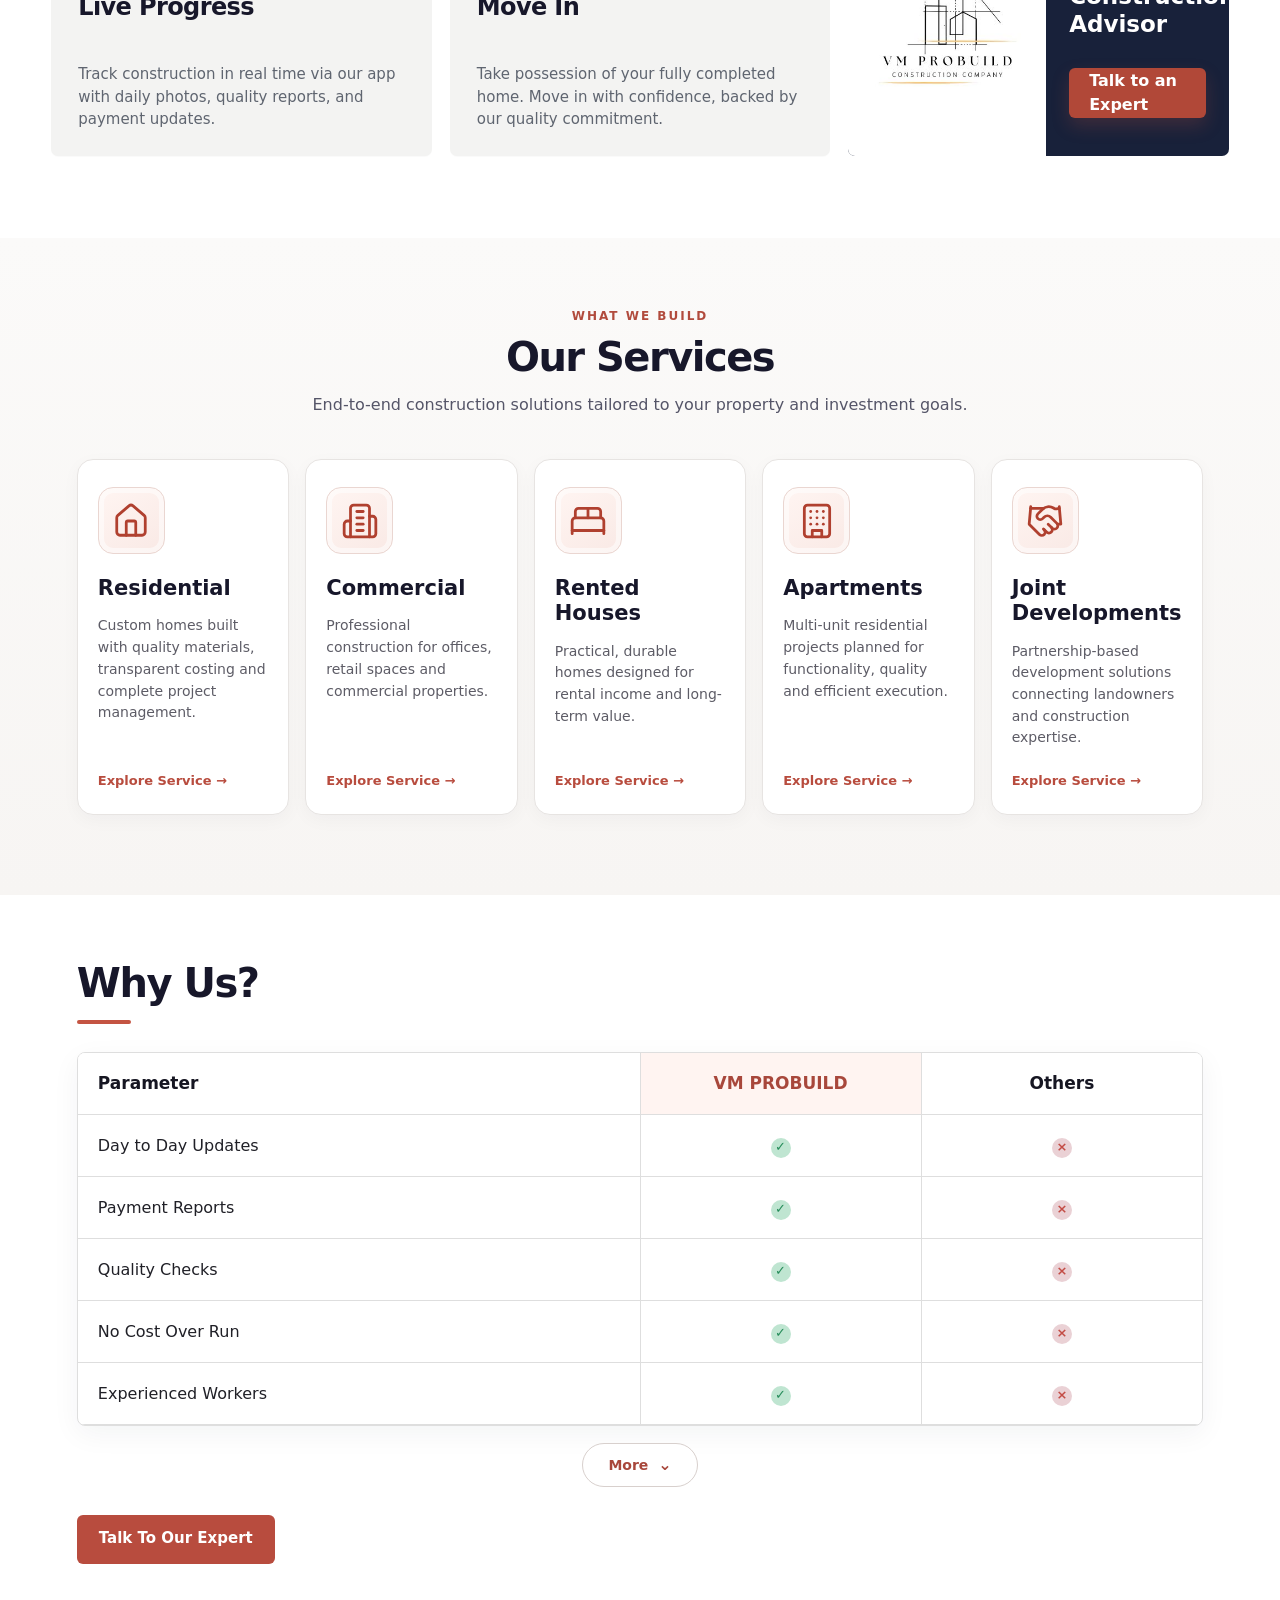
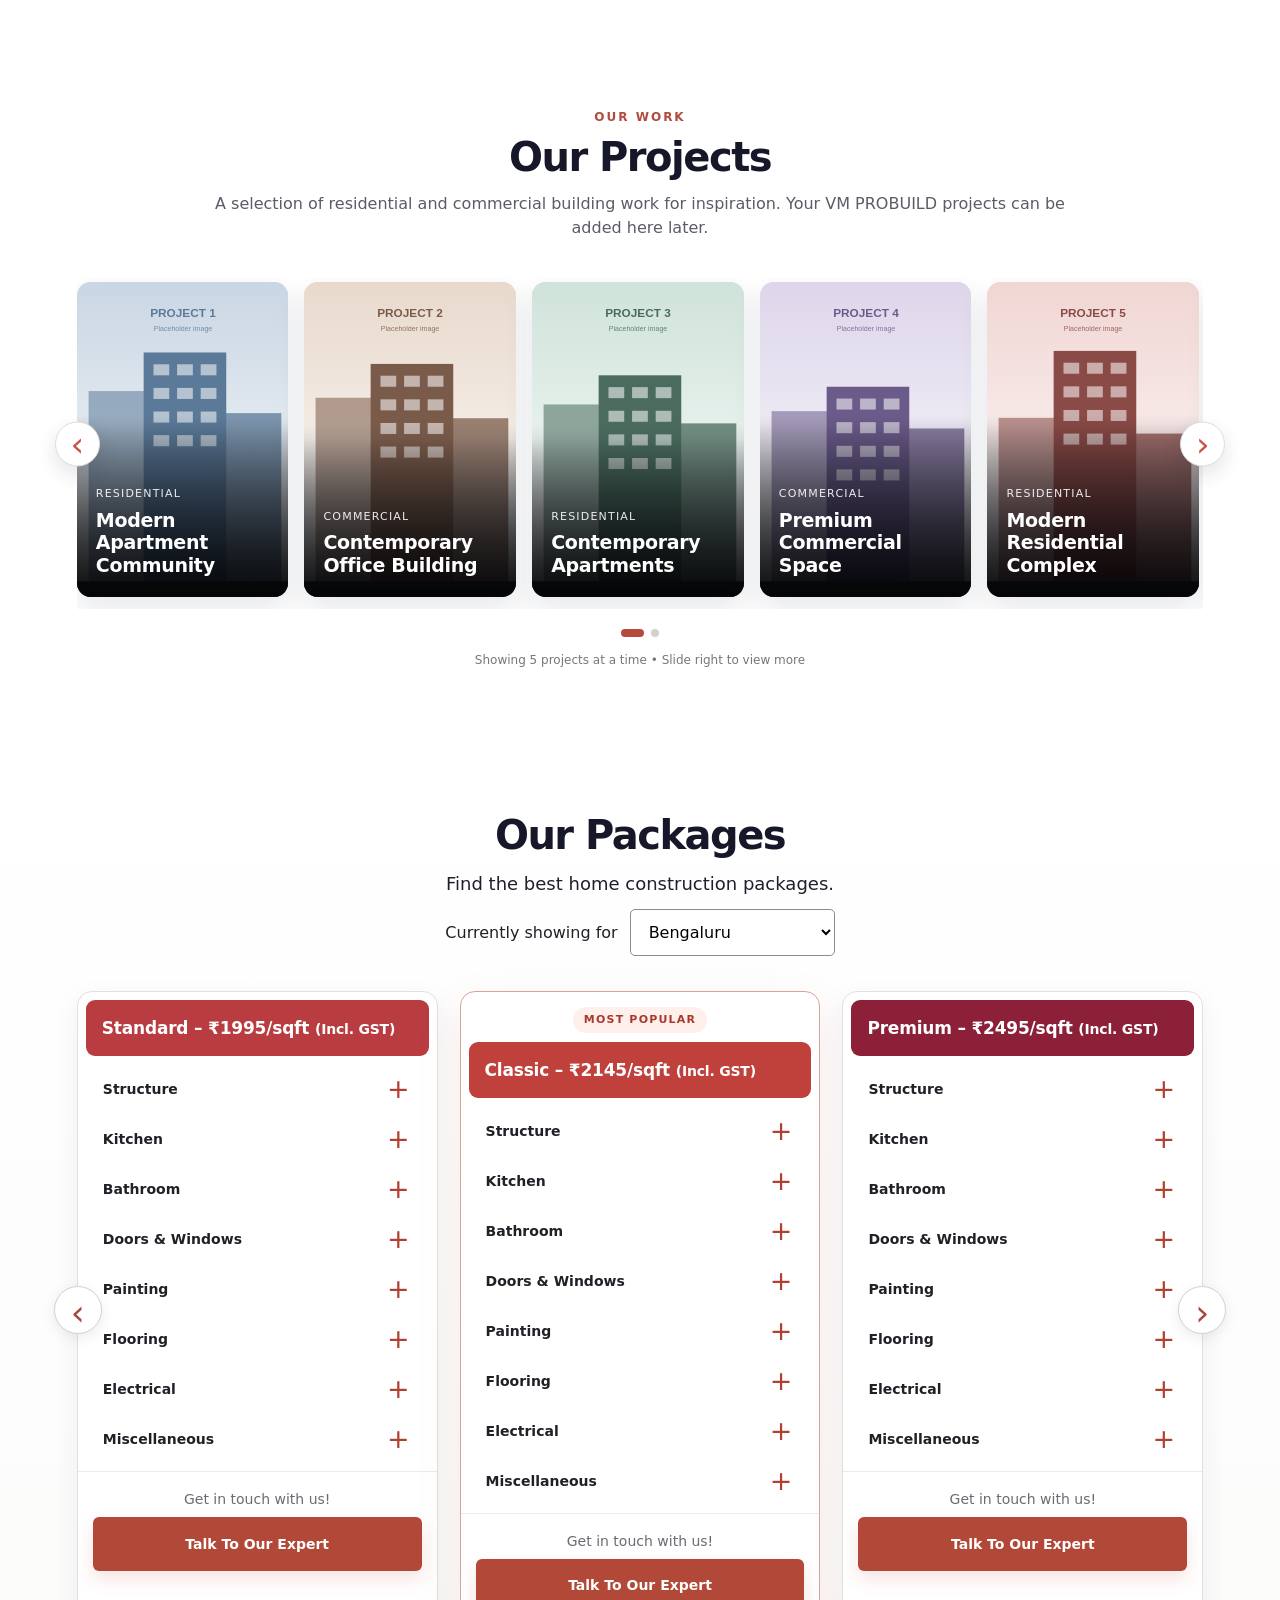
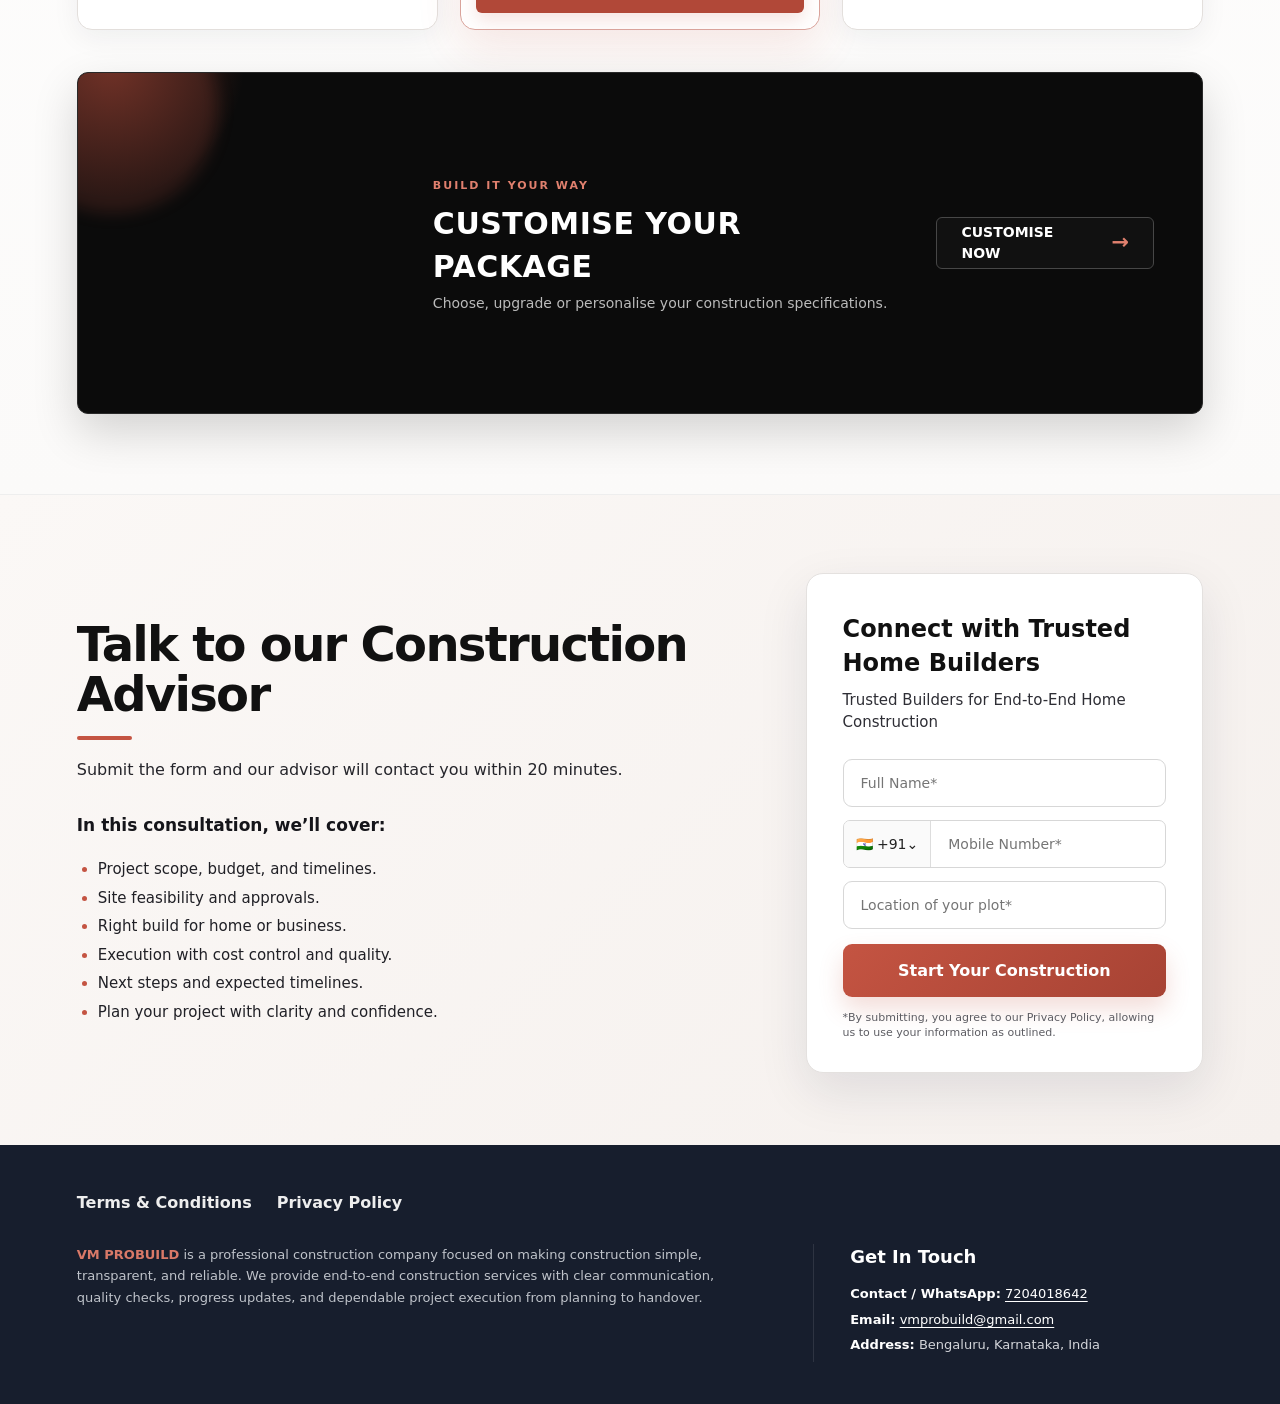
==== commit 1be4477a: "Show the full VM PROBUILD logo in the advisor card Replace the text-based expert-visual div with the" ====
--- a/index.html
+++ b/index.html
@@ -200,7 +200,7 @@
         </article>
 
         <article class="expert-card">
-          <div class="expert-visual">VM<br><span>PROBUILD</span></div>
+          <img class="expert-visual" src="assets/vm-logo-full.png" alt="VM PROBUILD - Construction Company logo" width="271" height="256">
           <div class="expert-content">
             <h4>Talk to our<br>Construction<br>Advisor</h4>
             <a href="#contact">Talk to an Expert</a>
--- a/styles.css
+++ b/styles.css
@@ -1590,3 +1590,7 @@
 .brand:before{content:none;display:none}
 .brand-logo{display:block;height:52px;width:auto;flex:none}
 @media(max-width:650px){.brand-logo{height:40px}}
+
+/* Advisor card: full VM PROBUILD logo image (assets/vm-logo-full.png), shown whole */
+img.expert-visual{display:block;width:100%;height:100%;min-height:265px;box-sizing:border-box;padding:24px;object-fit:contain;background:#fff}
+@media(max-width:650px){img.expert-visual{height:200px;min-height:0;padding:16px}}
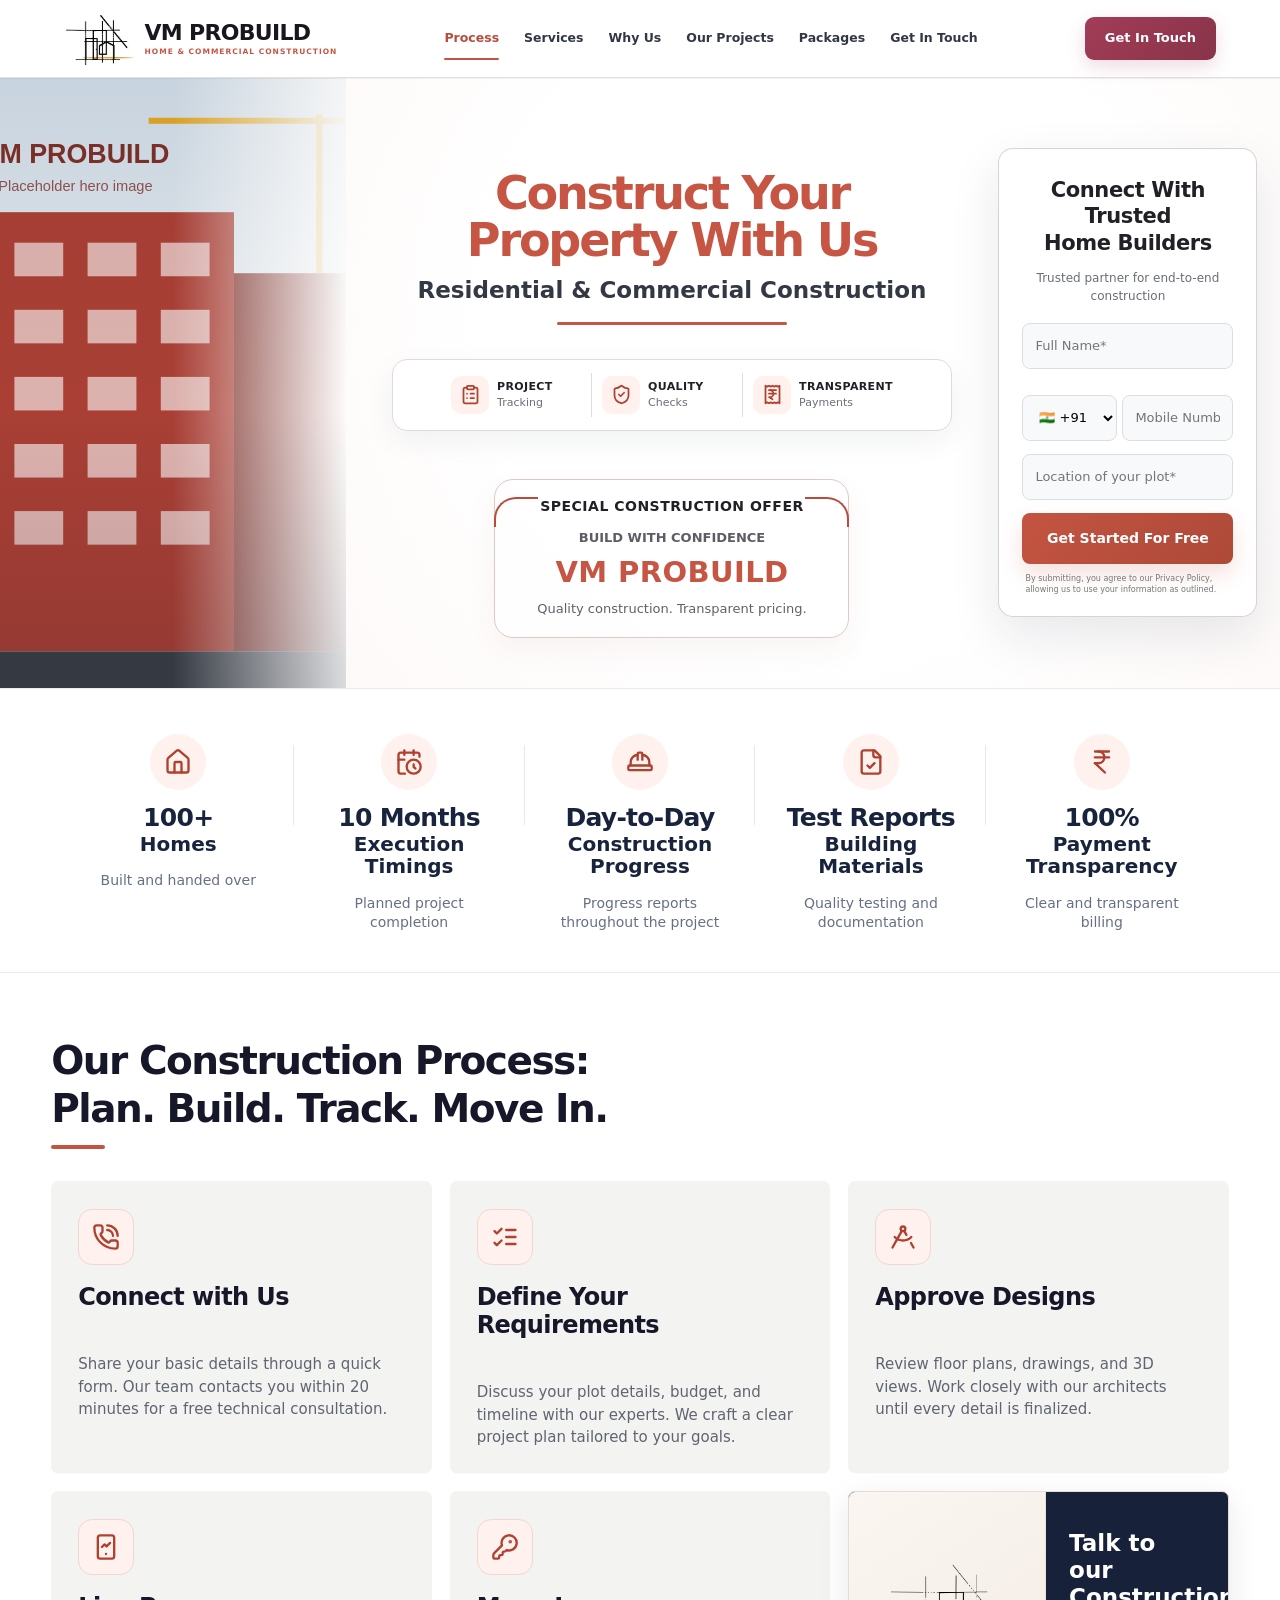
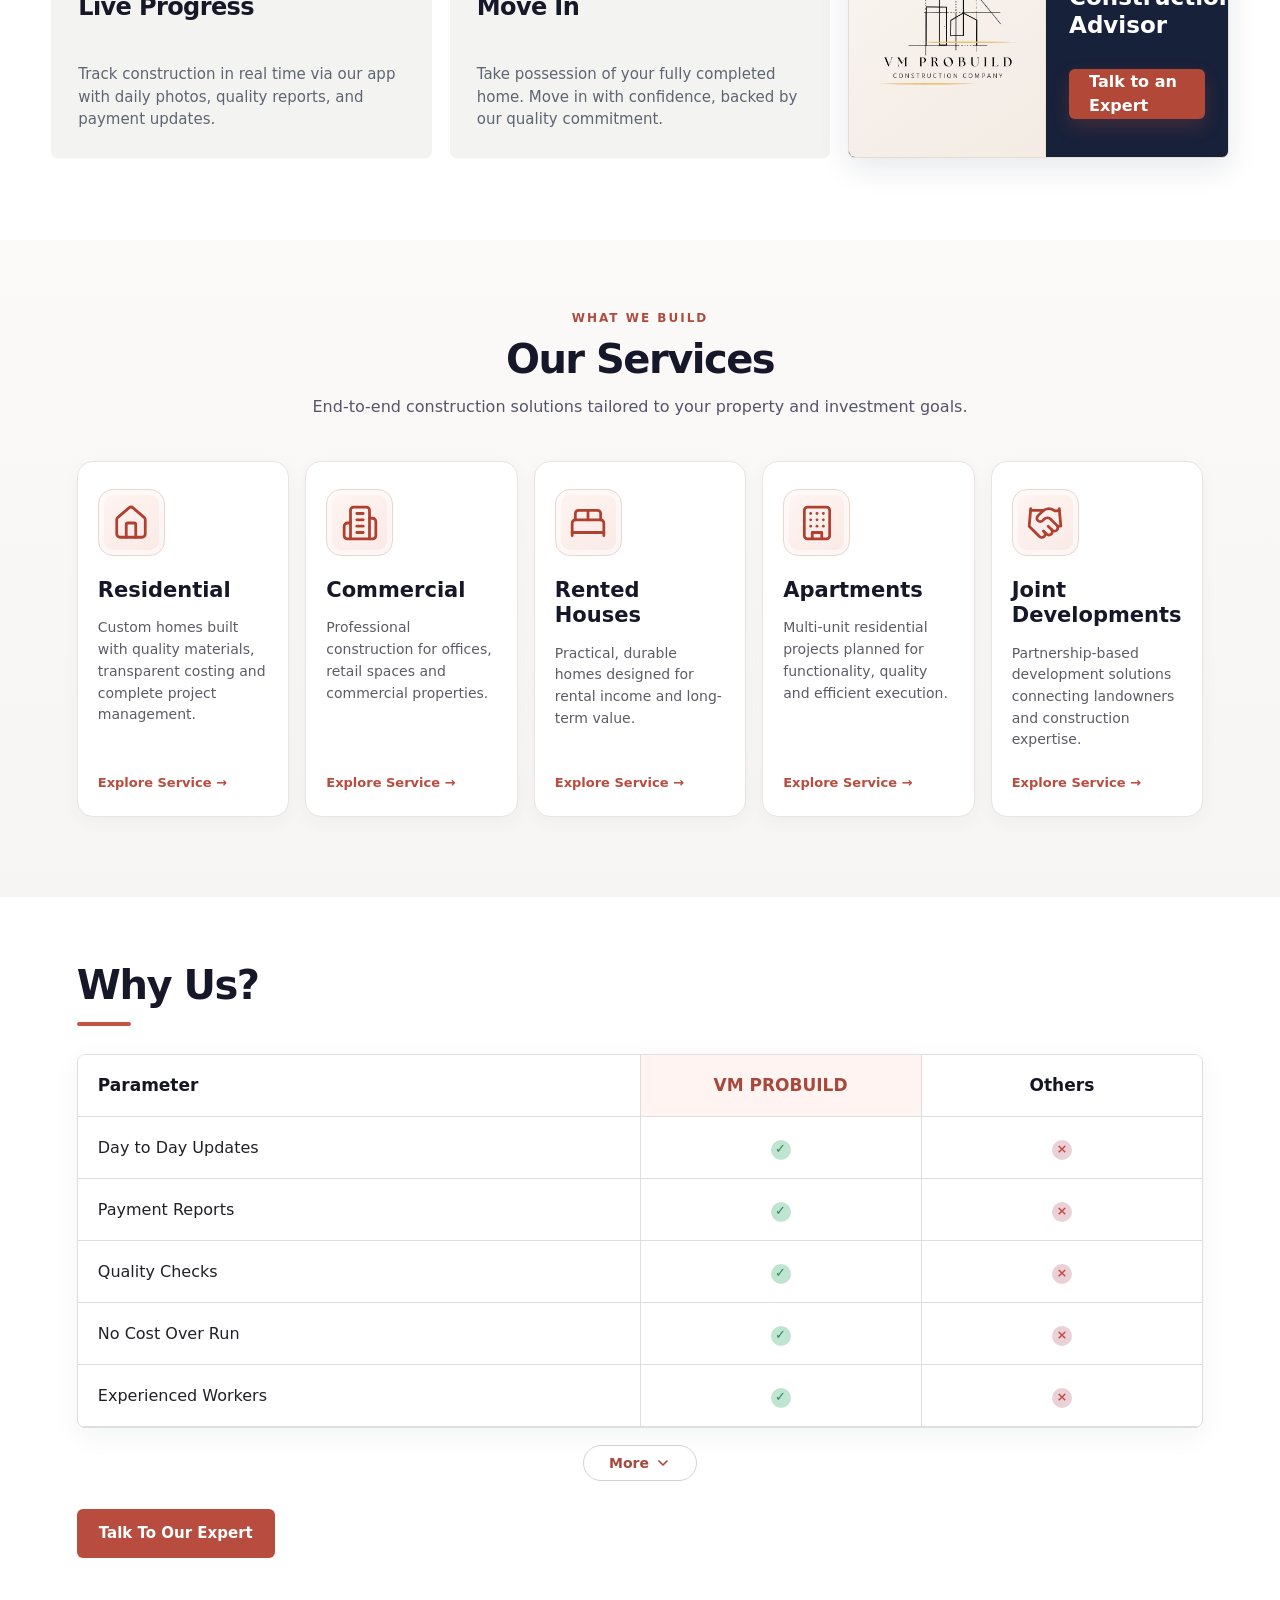
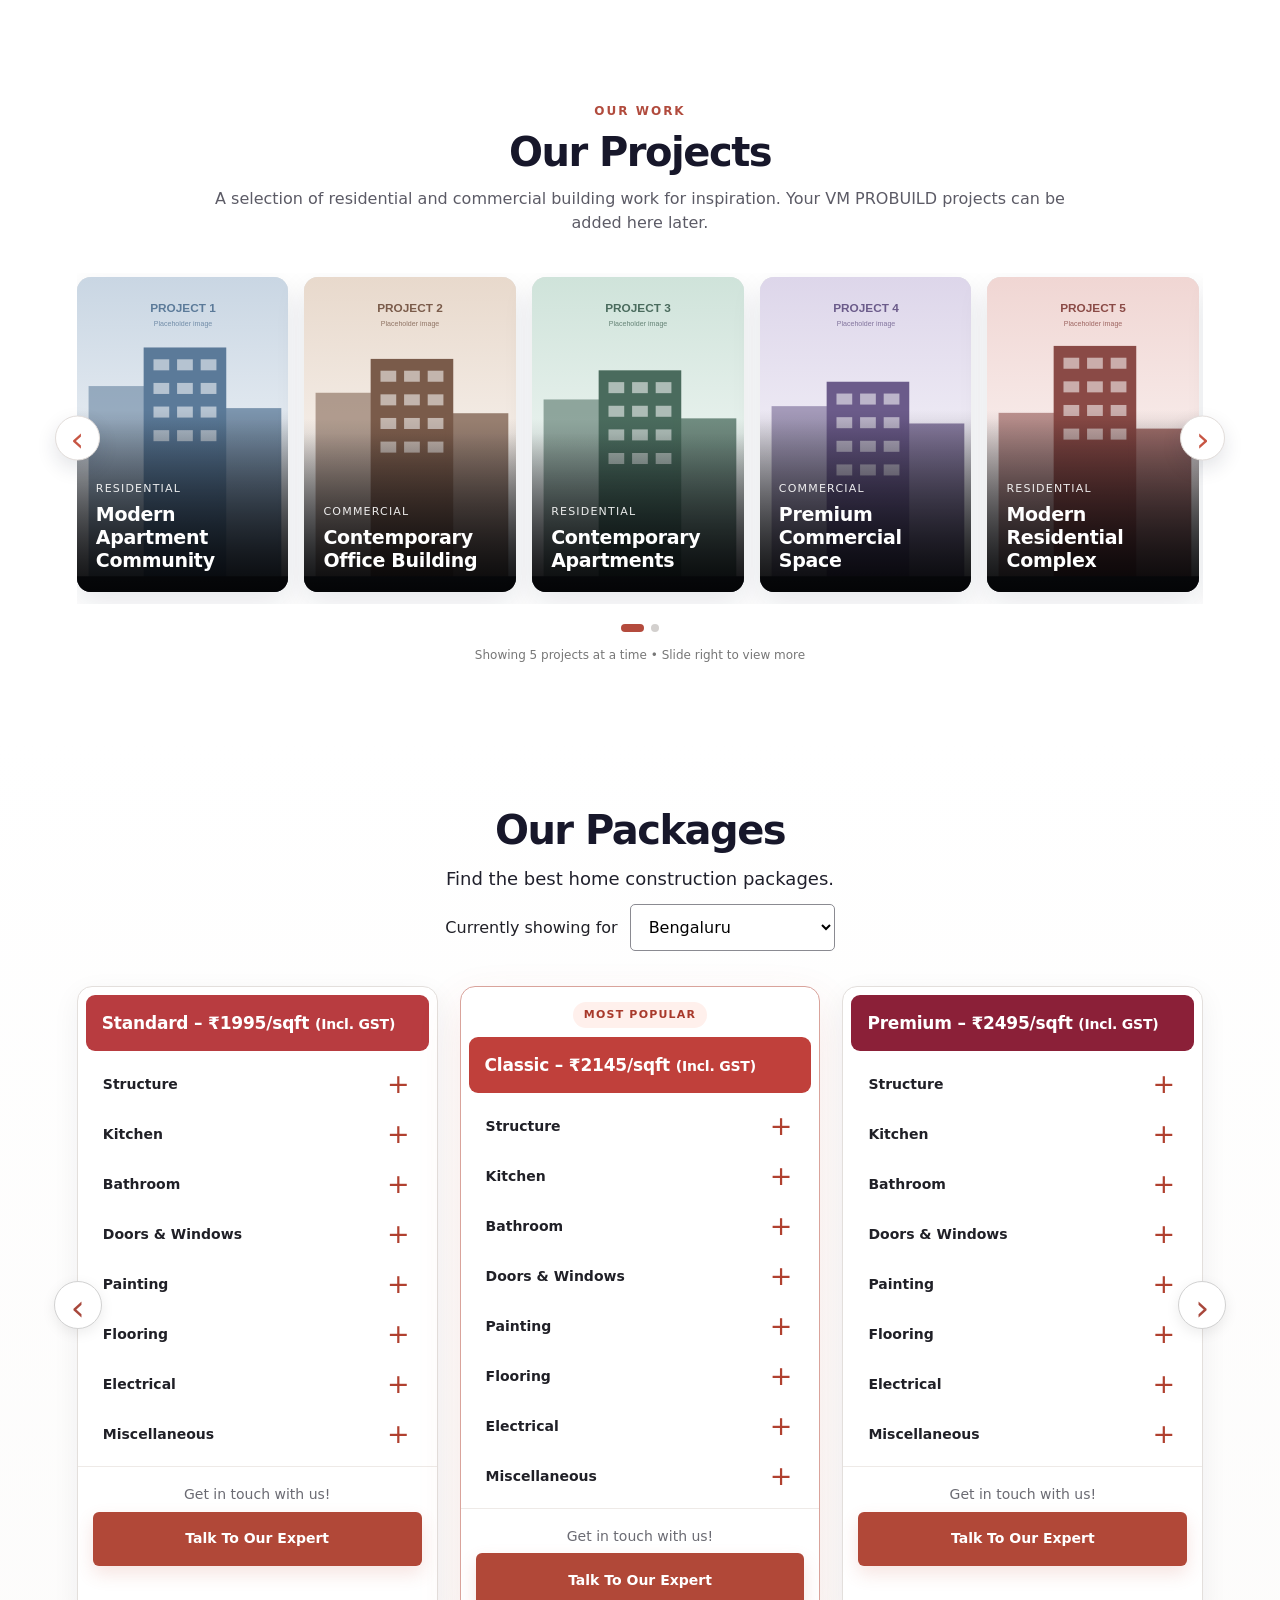
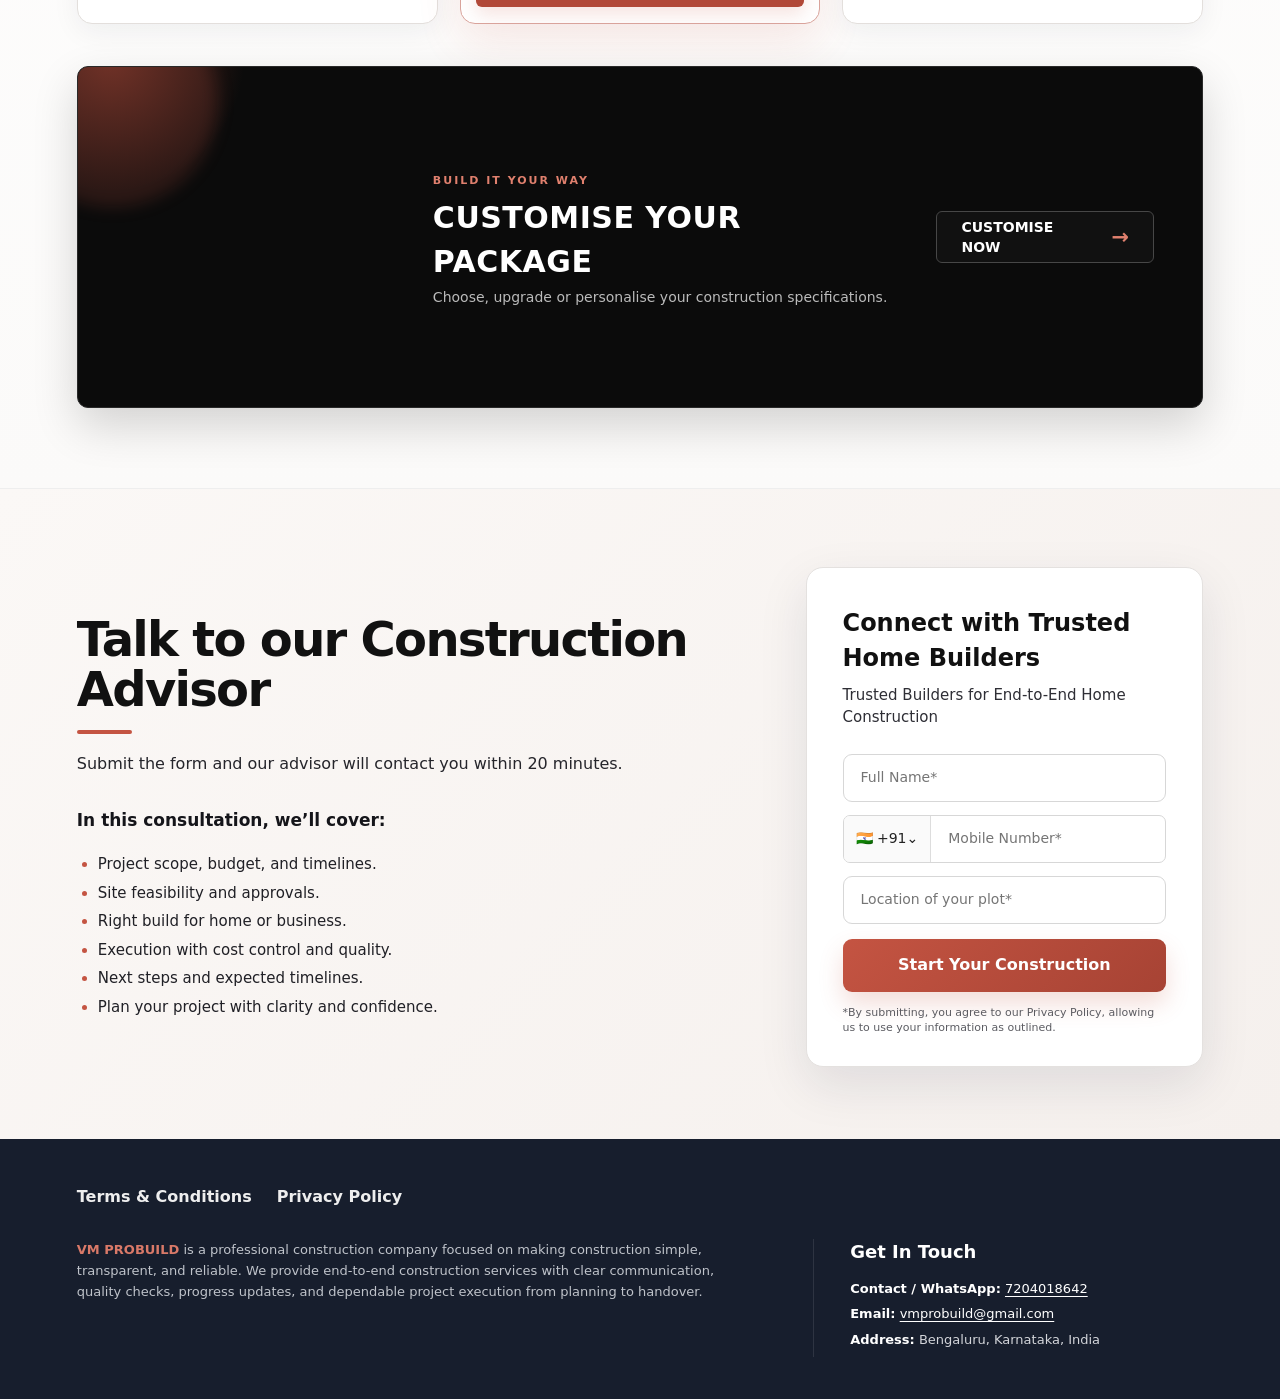
==== commit 09eb6e97: "Why Us: align More toggle chevron and switch label to Less when open Replace the baseline-offset gly" ====
--- a/index.html
+++ b/index.html
@@ -295,7 +295,7 @@
 
         <div class="comparison-more">
           <button type="button" id="moreParameters" aria-expanded="false">
-            More <span class="more-chevron">⌄</span>
+            <span class="more-label">More</span><svg class="more-chevron" viewBox="0 0 24 24" fill="none" stroke="currentColor" stroke-width="2.5" stroke-linecap="round" stroke-linejoin="round" aria-hidden="true" focusable="false"><path d="m6 9 6 6 6-6"/></svg>
           </button>
         </div>
 
@@ -578,7 +578,7 @@
         const expanded = moreParameters.getAttribute("aria-expanded") === "true";
         extraParameters.forEach(row => row.classList.toggle("show-extra", !expanded));
         moreParameters.setAttribute("aria-expanded", String(!expanded));
-        moreParameters.querySelector(".more-chevron").textContent = expanded ? "⌄" : "⌃";
+        moreParameters.querySelector(".more-label").textContent = expanded ? "More" : "Less";
       });
     }
   </script>
--- a/styles.css
+++ b/styles.css
@@ -1592,5 +1592,12 @@
 @media(max-width:650px){.brand-logo{height:40px}}
 
 /* Advisor card: full VM PROBUILD logo image (assets/vm-logo-full.png), shown whole */
-img.expert-visual{display:block;width:100%;height:100%;min-height:265px;box-sizing:border-box;padding:24px;object-fit:contain;background:#fff}
+img.expert-visual{display:block;width:100%;height:100%;min-height:265px;box-sizing:border-box;padding:24px;object-fit:contain;background:linear-gradient(145deg,#fbf6f1 0%,#f3ebe4 100%);box-shadow:inset -1px 0 0 #eadfd6}
 @media(max-width:650px){img.expert-visual{height:200px;min-height:0;padding:16px}}
+.expert-card{border:1px solid #e6dcd4;box-shadow:0 10px 30px rgba(23,33,58,.10)}
+
+/* Why Us "More / Less" toggle: label and chevron centred on one line; chevron flips when open */
+.comparison-more button{display:inline-flex;align-items:center;justify-content:center;gap:6px;line-height:1;min-width:112px}
+.comparison-more .more-chevron{display:block;width:16px;height:16px;margin:0;transition:transform .2s ease}
+.comparison-more button[aria-expanded="true"] .more-chevron{transform:rotate(180deg)}
+.comparison-more button:focus-visible{outline:3px solid #1d4ed8;outline-offset:2px}
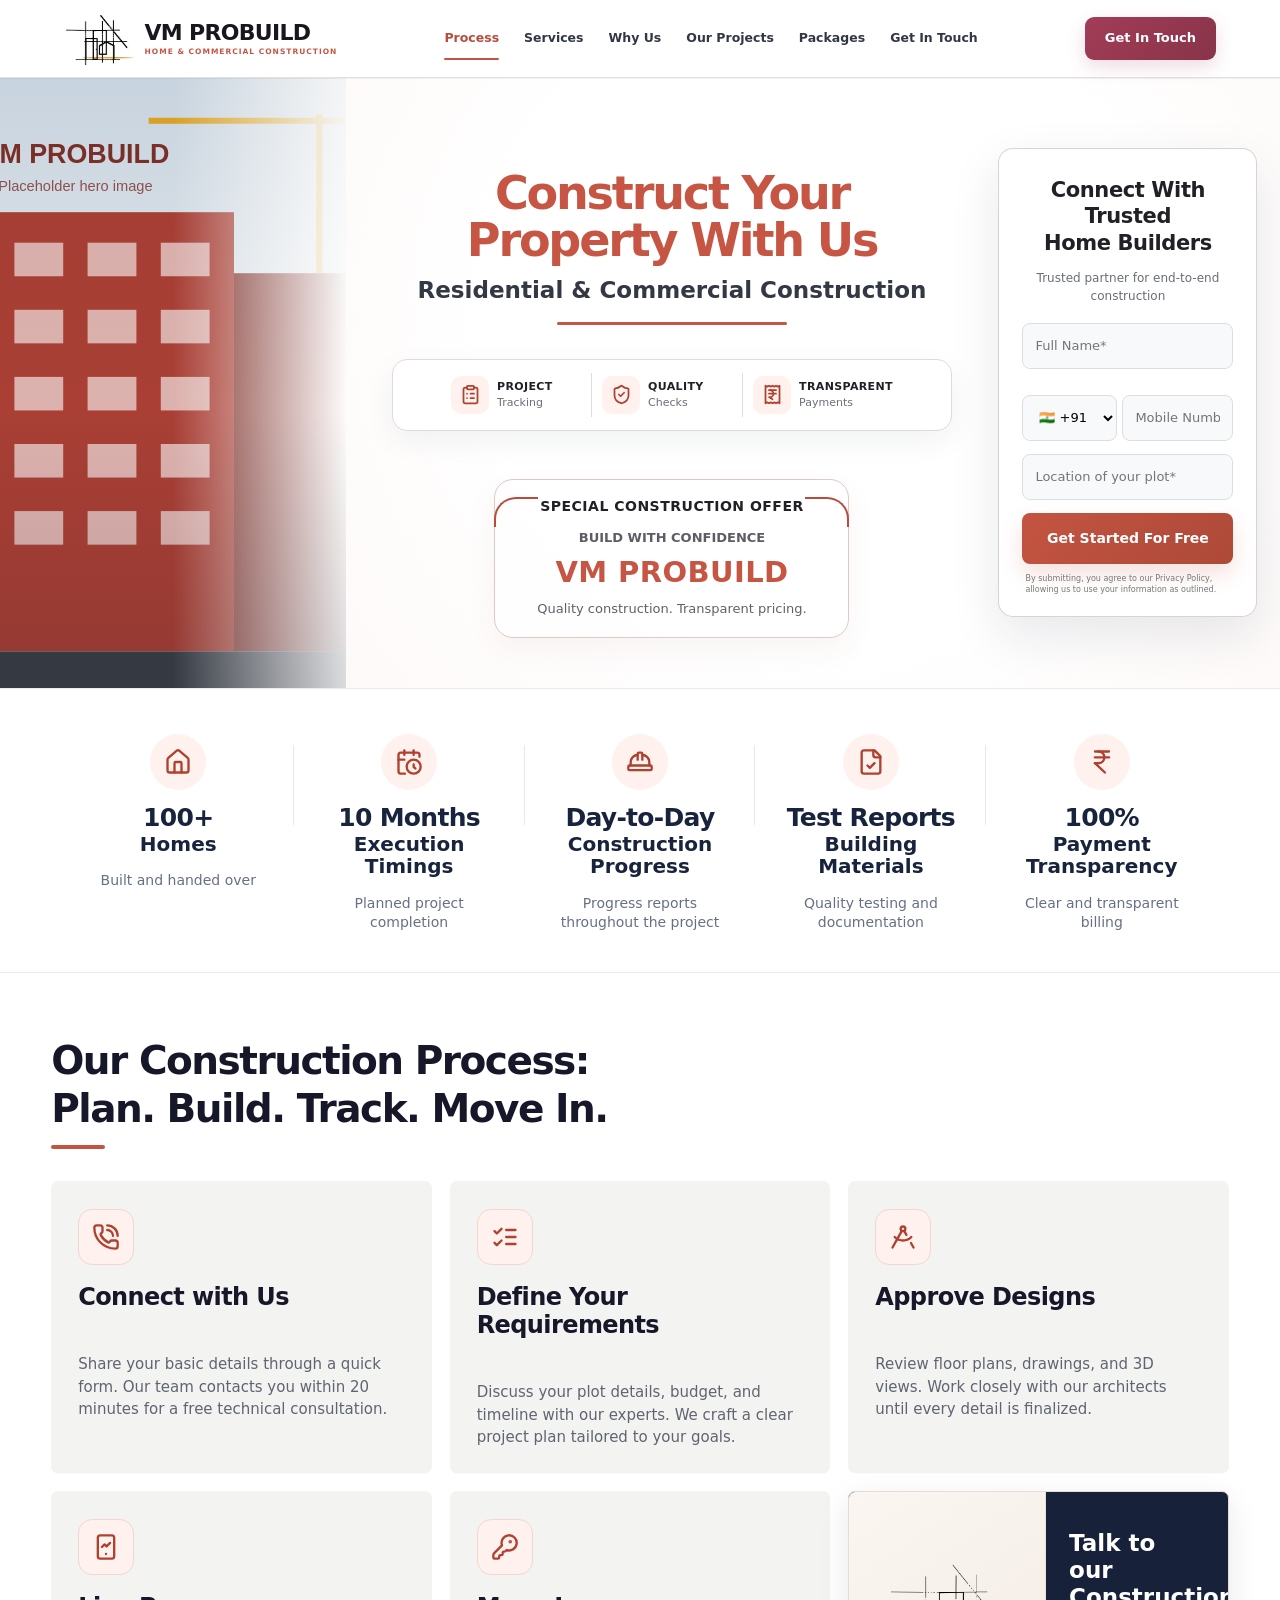
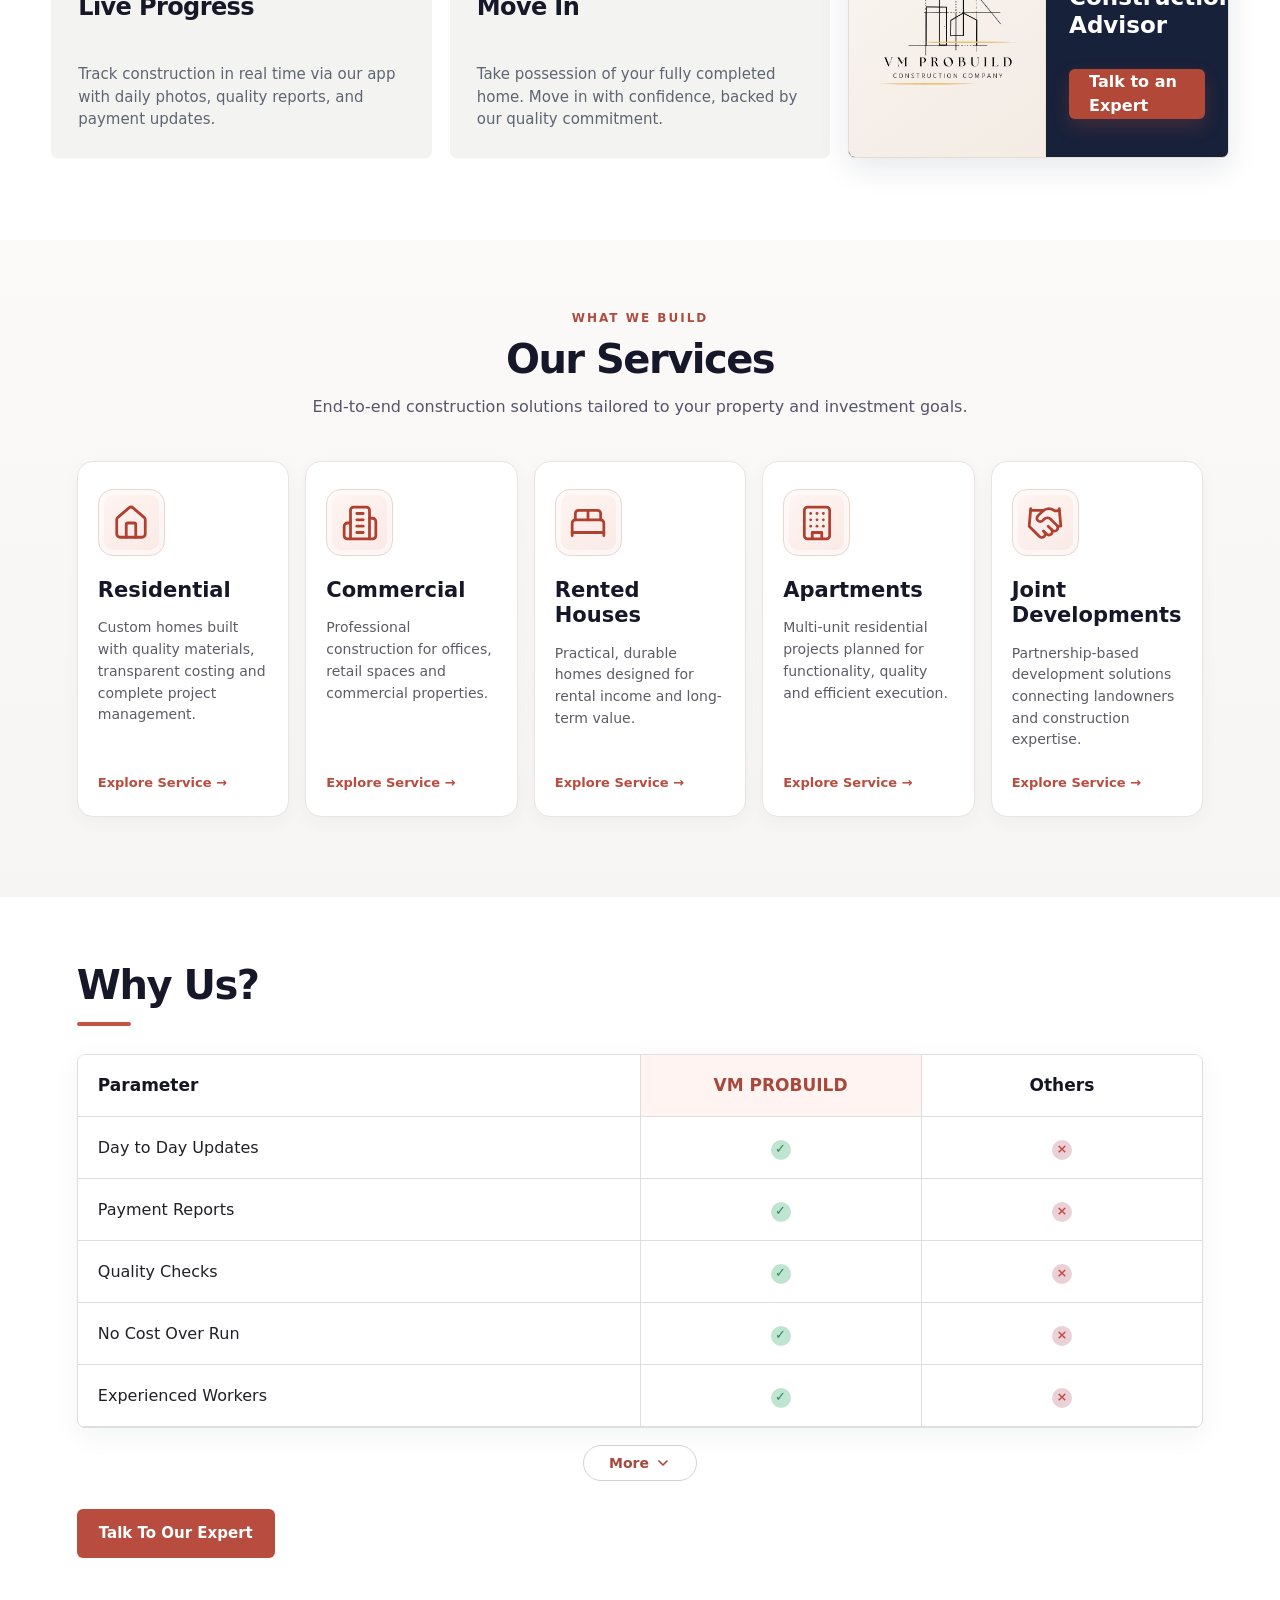
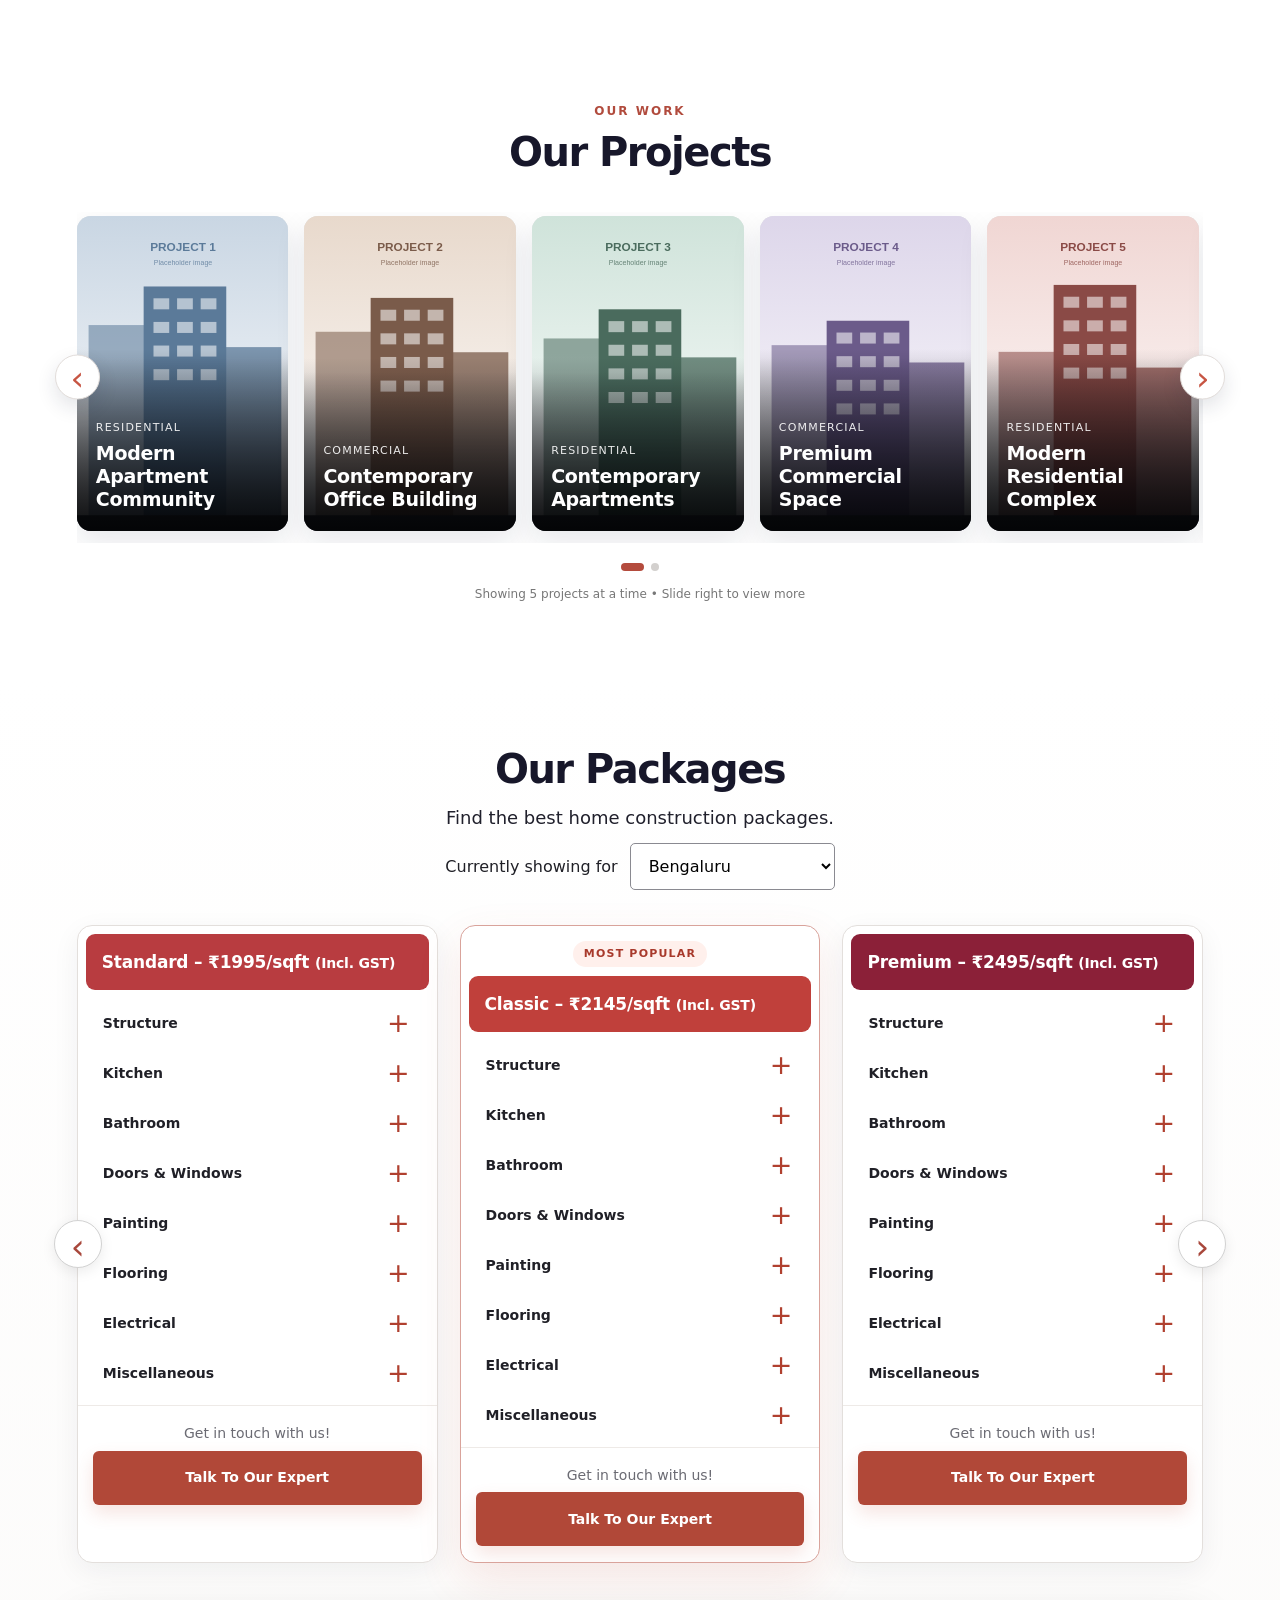
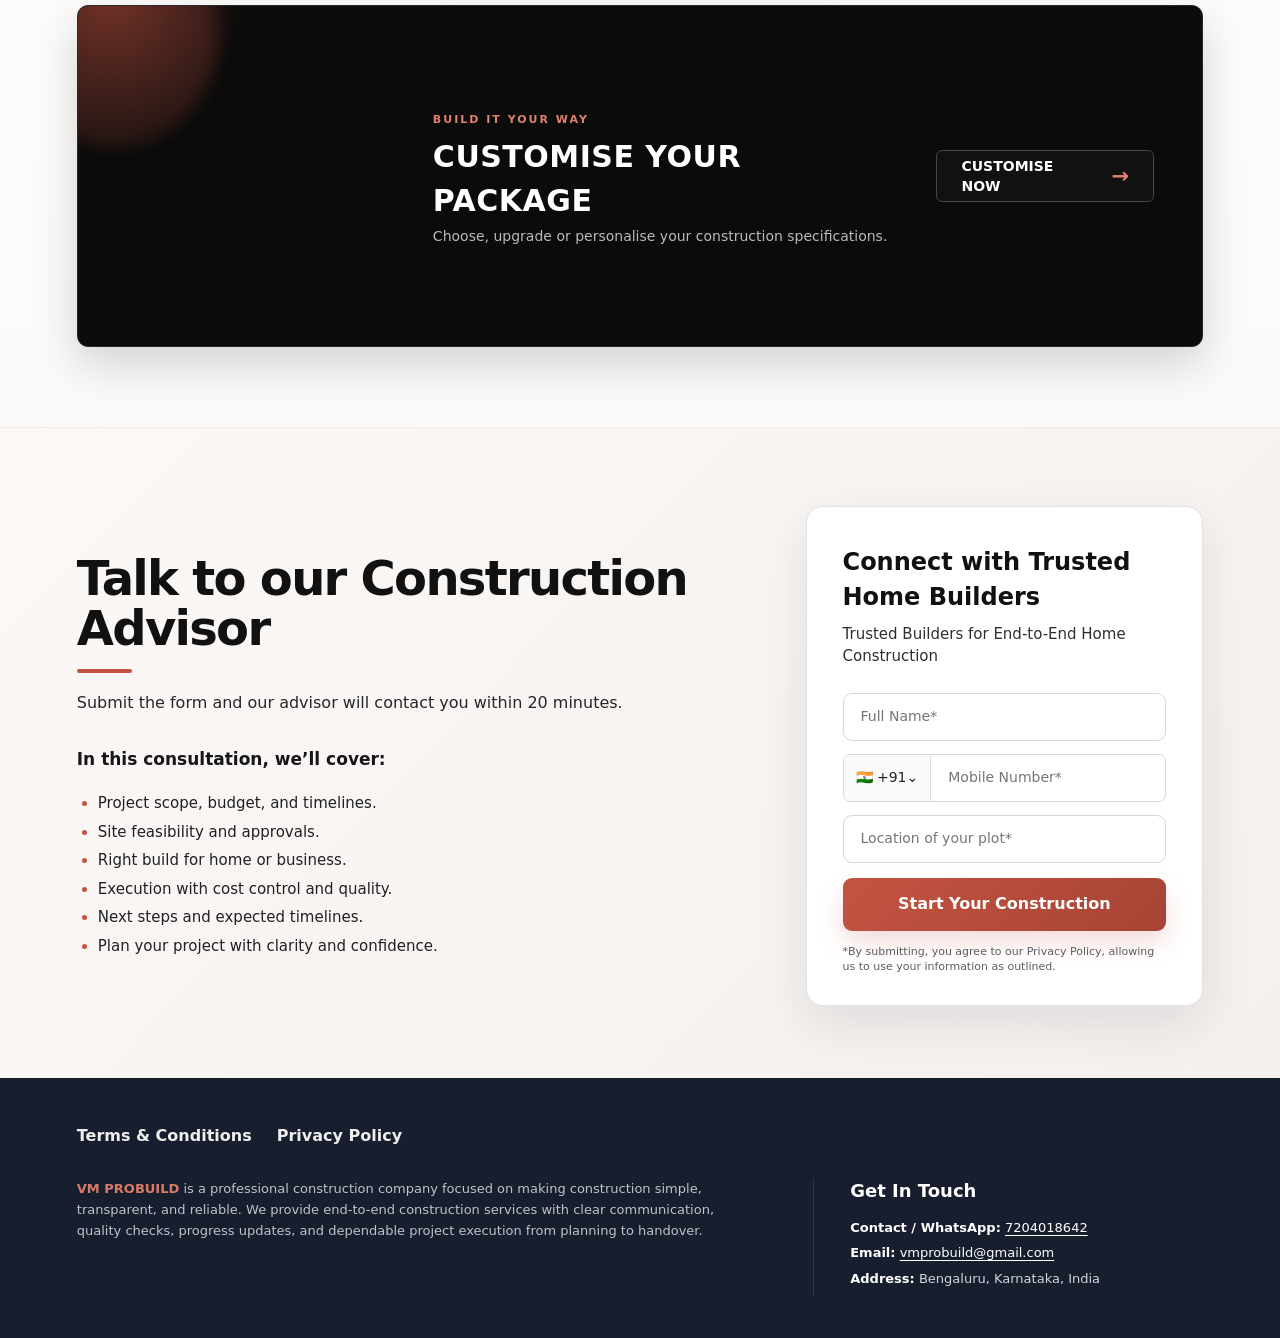
==== commit 2ccd9ba9: "Remove placeholder intro text from Our Projects Co-Authored-By: Claude Opus 5.5 <noreply@anthropic.c" ====
--- a/index.html
+++ b/index.html
@@ -308,7 +308,6 @@
       <div class="projects-heading">
         <div class="eyebrow">OUR WORK</div>
         <h2>Our Projects</h2>
-        <p>A selection of residential and commercial building work for inspiration. Your VM PROBUILD projects can be added here later.</p>
       </div>
 
       <div class="projects-carousel">
